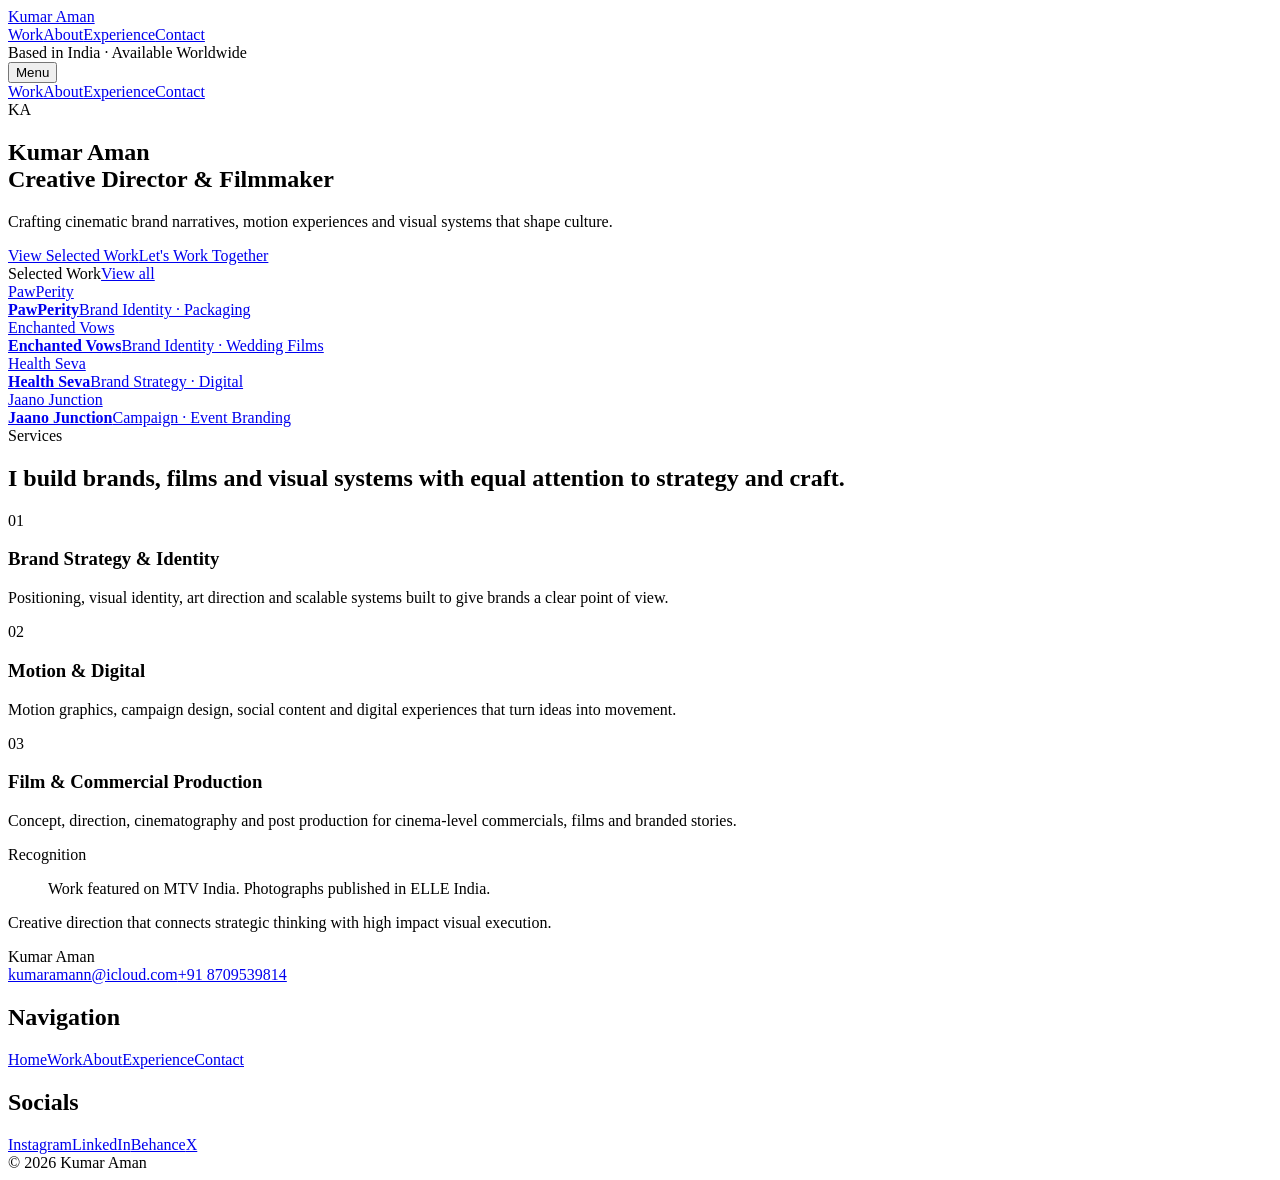
==== index.html @ 86371e8c "Add portfolio homepage" ====
<!doctype html><html lang="en"><head><meta charset="utf-8"><meta name="viewport" content="width=device-width, initial-scale=1"><meta name="description" content="Kumar Aman, Creative Director and Filmmaker. Brand strategy, visual identity, motion design and film production."><title>Kumar Aman | Creative Director & Filmmaker</title><link rel="stylesheet" href="assets/style.css"></head><body><header class="site-header"><div class="container header-inner"><a class="brand" href="index.html">Kumar Aman</a><nav class="desktop-nav" aria-label="Primary"><a class="nav-btn" href="work.html">Work</a><a class="nav-btn" href="about.html">About</a><a class="nav-btn" href="services.html">Experience</a><a class="nav-btn" href="contact.html">Contact</a></nav><div class="availability">Based in India · Available Worldwide</div><button class="menu-btn" aria-expanded="false" aria-controls="mobile-menu">Menu</button></div><div class="mobile-menu" id="mobile-menu"><a href="work.html">Work</a><a href="about.html">About</a><a href="services.html">Experience</a><a href="contact.html">Contact</a></div></header><main><section class="intro section-narrow"><div class="intro-inner"><div class="avatar reveal"><span>KA</span></div><h1 class="display reveal">Kumar Aman<br>Creative Director &amp; Filmmaker</h1><p class="intro-copy reveal">Crafting cinematic brand narratives, motion experiences and visual systems that shape culture.</p><div class="actions reveal"><a class="button" href="work.html">View Selected Work</a><a class="button button-accent" href="contact.html">Let's Work Together</a></div></div></section><section class="work-section container"><div class="section-head"><span class="overline"><i></i>Selected Work</span><a class="overline link" href="work.html">View all</a></div><div class="work-grid"><a class="project-card reveal" href="work/pawperity.html"><div class="art art-paw"><span>PawPerity</span></div><div class="project-info"><strong>PawPerity</strong><span>Brand Identity · Packaging</span></div></a><a class="project-card reveal" href="work/enchanted-vows.html"><div class="art art-vows"><span>Enchanted Vows</span></div><div class="project-info"><strong>Enchanted Vows</strong><span>Brand Identity · Wedding Films</span></div></a><a class="project-card reveal" href="work/health-seva.html"><div class="art art-health"><span>Health Seva</span></div><div class="project-info"><strong>Health Seva</strong><span>Brand Strategy · Digital</span></div></a><a class="project-card reveal" href="work/jaano-junction.html"><div class="art art-jaano"><span>Jaano Junction</span></div><div class="project-info"><strong>Jaano Junction</strong><span>Campaign · Event Branding</span></div></a></div></section><section class="content-section"><div class="container two-col"><div class="section-label"><span class="square"></span><span>Services</span></div><div><h2 class="section-title reveal">I build brands, films and visual systems with equal attention to strategy and craft.</h2><div class="practice-list"><div class="practice reveal"><span class="num">01</span><div><h3>Brand Strategy &amp; Identity</h3><p>Positioning, visual identity, art direction and scalable systems built to give brands a clear point of view.</p></div></div><div class="practice reveal"><span class="num">02</span><div><h3>Motion &amp; Digital</h3><p>Motion graphics, campaign design, social content and digital experiences that turn ideas into movement.</p></div></div><div class="practice reveal"><span class="num">03</span><div><h3>Film &amp; Commercial Production</h3><p>Concept, direction, cinematography and post production for cinema-level commercials, films and branded stories.</p></div></div></div></div></div></section><section class="testimonial"><div class="container testimonial-grid"><div class="section-label"><span class="square"></span><span>Recognition</span></div><div class="testimonial-copy reveal"><blockquote>Work featured on MTV India. Photographs published in ELLE India.</blockquote><p>Creative direction that connects strategic thinking with high impact visual execution.</p></div></div></section></main><footer class="footer"><div class="container footer-grid"><div><div class="footer-name">Kumar Aman</div><div class="footer-contact"><a href="mailto:kumaramann@icloud.com">kumaramann@icloud.com</a><a href="tel:+918709539814">+91 8709539814</a></div></div><div><h2>Navigation</h2><a href="index.html">Home</a><a href="work.html">Work</a><a href="about.html">About</a><a href="services.html">Experience</a><a href="contact.html">Contact</a></div><div><h2>Socials</h2><a href="https://www.instagram.com/" target="_blank" rel="noopener">Instagram</a><a href="https://www.linkedin.com/" target="_blank" rel="noopener">LinkedIn</a><a href="https://www.behance.net/" target="_blank" rel="noopener">Behance</a><a href="https://x.com/" target="_blank" rel="noopener">X</a></div></div><div class="container footer-bottom">© 2026 Kumar Aman</div></footer><script src="assets/app.js"></script></body></html>
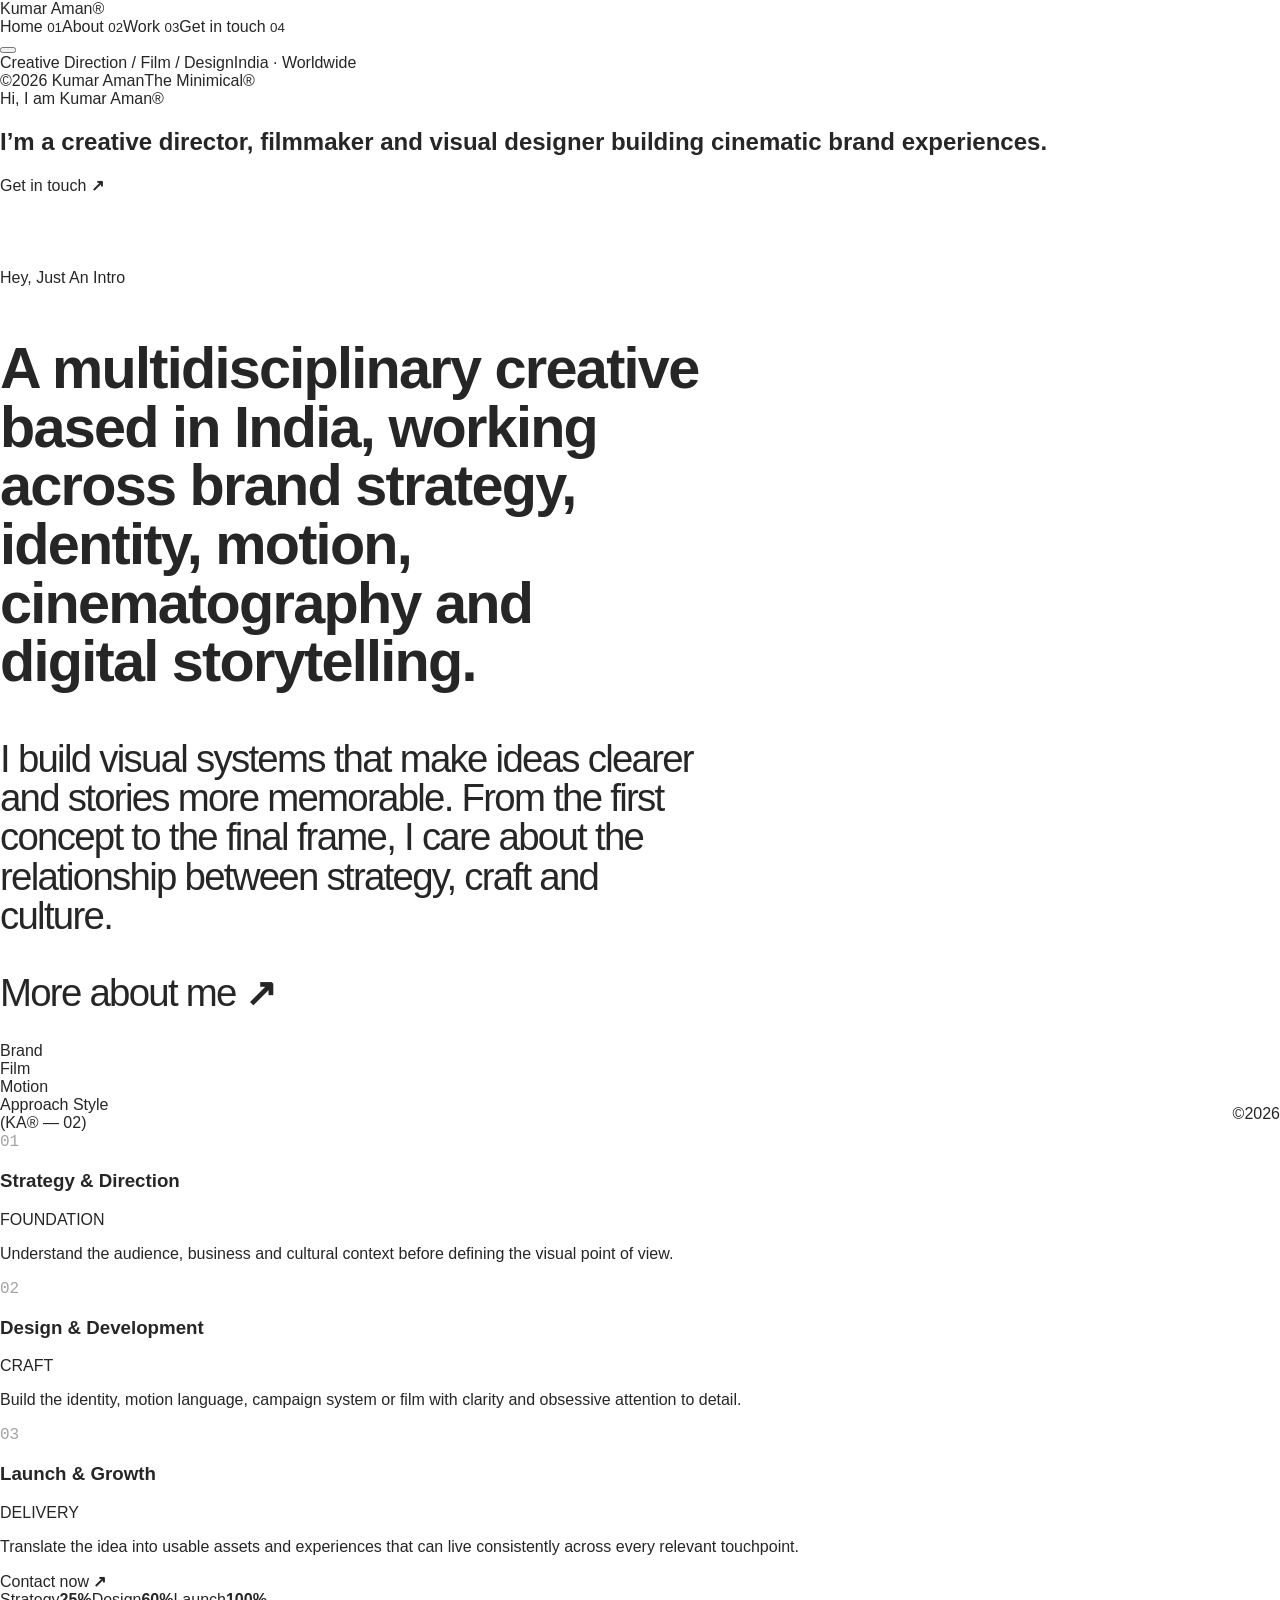
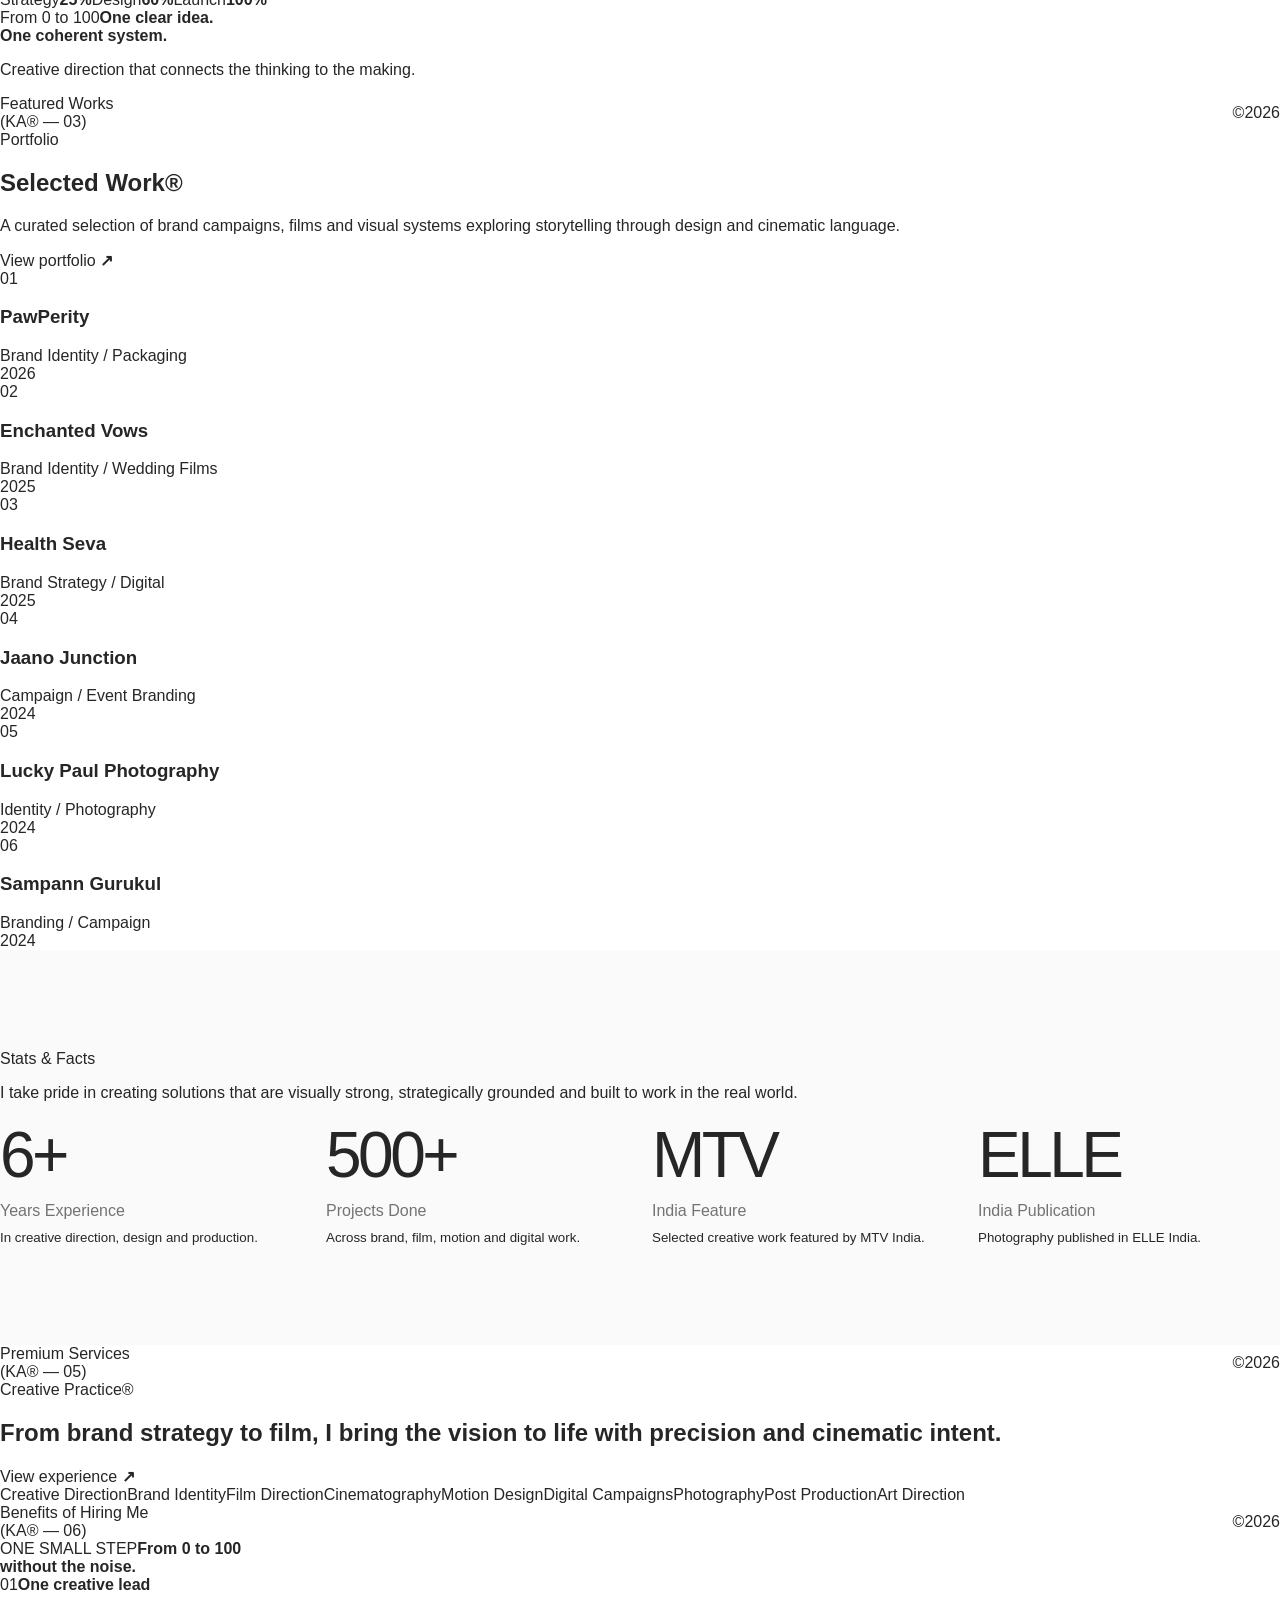
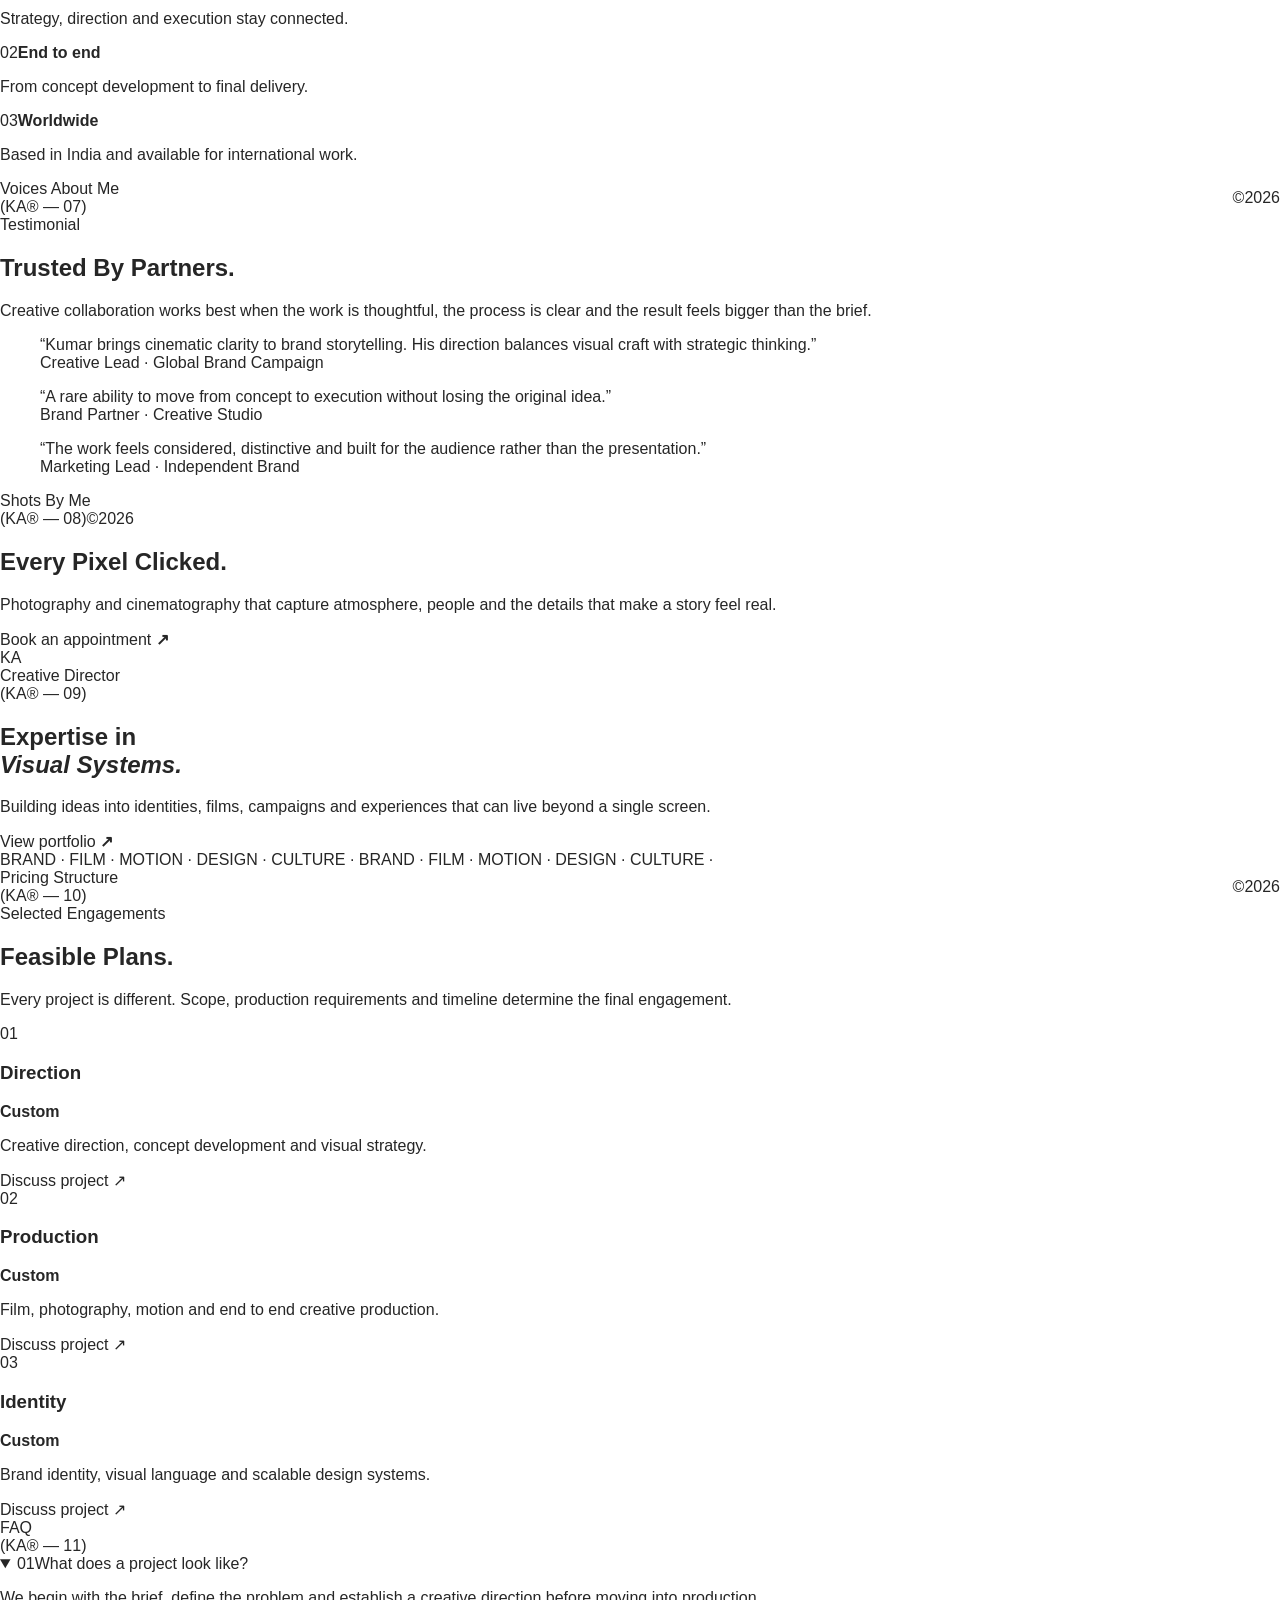
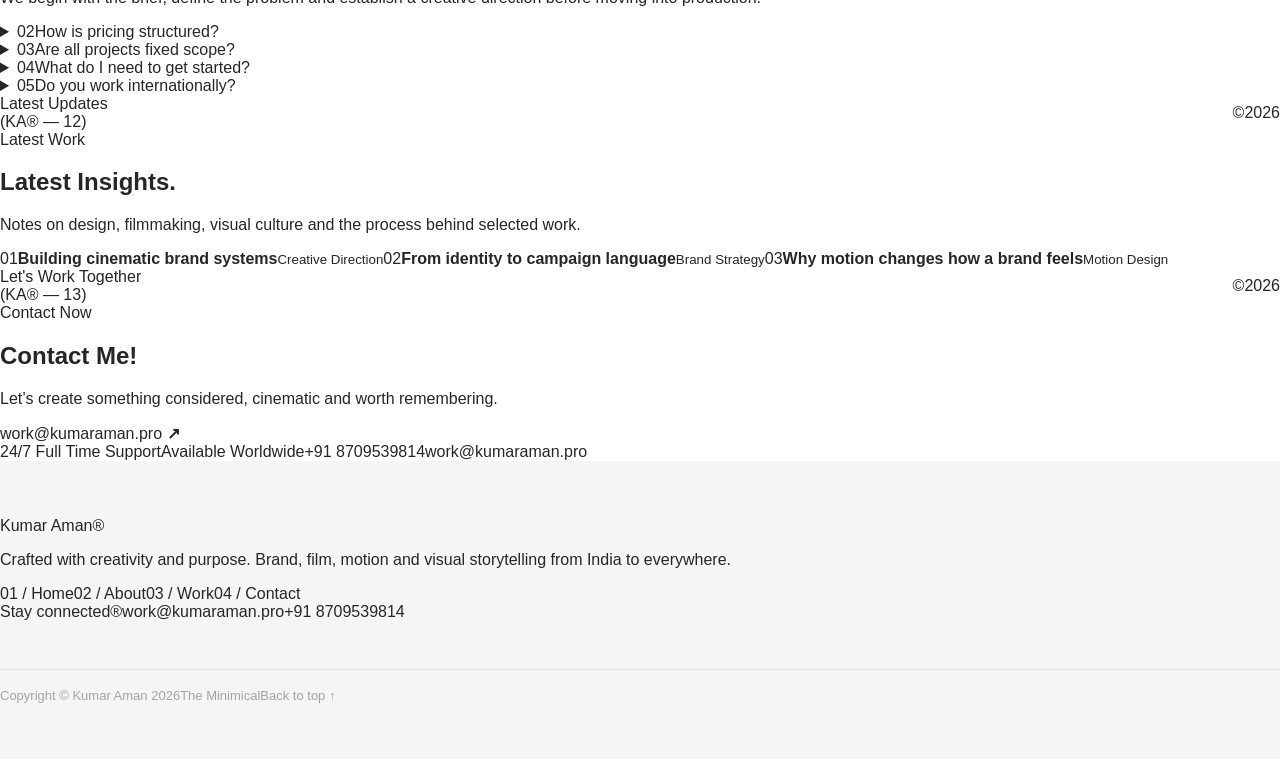
==== commit 9d93cee8: "Rebuild homepage from captured reference system" ====
--- a/index.html
+++ b/index.html
@@ -1 +1,68 @@
-<!doctype html><html lang="en"><head><meta charset="utf-8"><meta name="viewport" content="width=device-width, initial-scale=1"><meta name="description" content="Kumar Aman, Creative Director and Filmmaker. Brand strategy, visual identity, motion design and film production."><title>Kumar Aman | Creative Director & Filmmaker</title><link rel="stylesheet" href="assets/style.css"></head><body><header class="site-header"><div class="container header-inner"><a class="brand" href="index.html">Kumar Aman</a><nav class="desktop-nav" aria-label="Primary"><a class="nav-btn" href="work.html">Work</a><a class="nav-btn" href="about.html">About</a><a class="nav-btn" href="services.html">Experience</a><a class="nav-btn" href="contact.html">Contact</a></nav><div class="availability">Based in India · Available Worldwide</div><button class="menu-btn" aria-expanded="false" aria-controls="mobile-menu">Menu</button></div><div class="mobile-menu" id="mobile-menu"><a href="work.html">Work</a><a href="about.html">About</a><a href="services.html">Experience</a><a href="contact.html">Contact</a></div></header><main><section class="intro section-narrow"><div class="intro-inner"><div class="avatar reveal"><span>KA</span></div><h1 class="display reveal">Kumar Aman<br>Creative Director &amp; Filmmaker</h1><p class="intro-copy reveal">Crafting cinematic brand narratives, motion experiences and visual systems that shape culture.</p><div class="actions reveal"><a class="button" href="work.html">View Selected Work</a><a class="button button-accent" href="contact.html">Let's Work Together</a></div></div></section><section class="work-section container"><div class="section-head"><span class="overline"><i></i>Selected Work</span><a class="overline link" href="work.html">View all</a></div><div class="work-grid"><a class="project-card reveal" href="work/pawperity.html"><div class="art art-paw"><span>PawPerity</span></div><div class="project-info"><strong>PawPerity</strong><span>Brand Identity · Packaging</span></div></a><a class="project-card reveal" href="work/enchanted-vows.html"><div class="art art-vows"><span>Enchanted Vows</span></div><div class="project-info"><strong>Enchanted Vows</strong><span>Brand Identity · Wedding Films</span></div></a><a class="project-card reveal" href="work/health-seva.html"><div class="art art-health"><span>Health Seva</span></div><div class="project-info"><strong>Health Seva</strong><span>Brand Strategy · Digital</span></div></a><a class="project-card reveal" href="work/jaano-junction.html"><div class="art art-jaano"><span>Jaano Junction</span></div><div class="project-info"><strong>Jaano Junction</strong><span>Campaign · Event Branding</span></div></a></div></section><section class="content-section"><div class="container two-col"><div class="section-label"><span class="square"></span><span>Services</span></div><div><h2 class="section-title reveal">I build brands, films and visual systems with equal attention to strategy and craft.</h2><div class="practice-list"><div class="practice reveal"><span class="num">01</span><div><h3>Brand Strategy &amp; Identity</h3><p>Positioning, visual identity, art direction and scalable systems built to give brands a clear point of view.</p></div></div><div class="practice reveal"><span class="num">02</span><div><h3>Motion &amp; Digital</h3><p>Motion graphics, campaign design, social content and digital experiences that turn ideas into movement.</p></div></div><div class="practice reveal"><span class="num">03</span><div><h3>Film &amp; Commercial Production</h3><p>Concept, direction, cinematography and post production for cinema-level commercials, films and branded stories.</p></div></div></div></div></div></section><section class="testimonial"><div class="container testimonial-grid"><div class="section-label"><span class="square"></span><span>Recognition</span></div><div class="testimonial-copy reveal"><blockquote>Work featured on MTV India. Photographs published in ELLE India.</blockquote><p>Creative direction that connects strategic thinking with high impact visual execution.</p></div></div></section></main><footer class="footer"><div class="container footer-grid"><div><div class="footer-name">Kumar Aman</div><div class="footer-contact"><a href="mailto:kumaramann@icloud.com">kumaramann@icloud.com</a><a href="tel:+918709539814">+91 8709539814</a></div></div><div><h2>Navigation</h2><a href="index.html">Home</a><a href="work.html">Work</a><a href="about.html">About</a><a href="services.html">Experience</a><a href="contact.html">Contact</a></div><div><h2>Socials</h2><a href="https://www.instagram.com/" target="_blank" rel="noopener">Instagram</a><a href="https://www.linkedin.com/" target="_blank" rel="noopener">LinkedIn</a><a href="https://www.behance.net/" target="_blank" rel="noopener">Behance</a><a href="https://x.com/" target="_blank" rel="noopener">X</a></div></div><div class="container footer-bottom">© 2026 Kumar Aman</div></footer><script src="assets/app.js"></script></body></html>+<!doctype html>
+<html lang="en">
+<head>
+<meta charset="utf-8"><meta name="viewport" content="width=device-width,initial-scale=1">
+<meta name="description" content="Kumar Aman is a Creative Director and Filmmaker building cinematic brand narratives, visual identities, motion experiences and films.">
+<title>Kumar Aman | Creative Director & Filmmaker</title>
+<link rel="stylesheet" href="assets/style.css">
+</head>
+<body>
+<header class="nav-shell">
+  <div class="nav-inner">
+    <a class="wordmark" href="index.html">Kumar Aman<span>®</span></a>
+    <nav class="desktop-menu" aria-label="Primary navigation">
+      <a href="#home">Home <small>01</small></a><a href="#about">About <small>02</small></a><a href="#work">Work <small>03</small></a><a href="#contact">Get in touch <small>04</small></a>
+    </nav>
+    <button class="menu-toggle" aria-expanded="false" aria-controls="mobile-menu"><span></span><span></span></button>
+  </div>
+  <div id="mobile-menu" class="mobile-menu"><a href="#home">01 / Home</a><a href="#about">02 / About</a><a href="#work">03 / Work</a><a href="#contact">04 / Contact</a></div>
+</header>
+<main>
+<section id="home" class="hero">
+  <div class="hero-noise"></div><div class="hero-accent"></div>
+  <div class="hero-top"><span>Creative Direction / Film / Design</span><span>India · Worldwide</span></div>
+  <div class="hero-bottom">
+    <div class="hero-meta"><span>©2026 Kumar Aman</span><span>The Minimical®</span></div>
+    <div class="hero-title"><span>Hi, I am Kumar Aman®</span><h1>I’m a creative director, filmmaker and visual designer building cinematic brand experiences.</h1><a class="pill light" href="#contact">Get in touch <b>↗</b></a></div>
+  </div>
+</section>
+<section id="about" class="intro section-white">
+  <div class="section-frame"><div class="eyebrow">Hey, Just An Intro</div><div class="intro-copy"><h2>A multidisciplinary creative based in India, working across brand strategy, identity, motion, cinematography and digital storytelling.</h2><p>I build visual systems that make ideas clearer and stories more memorable. From the first concept to the final frame, I care about the relationship between strategy, craft and culture.</p><a class="pill dark" href="about.html">More about me <b>↗</b></a></div></div>
+</section>
+<section class="image-band image-band-a"><div class="image-card card-one"><span>Brand</span></div><div class="image-card card-two"><span>Film</span></div><div class="image-card card-three"><span>Motion</span></div></section>
+<section class="approach section-white">
+ <div class="section-head"><div><div class="eyebrow">Approach Style</div><span class="section-index">(KA® — 02)</span></div><span class="year">©2026</span></div>
+ <div class="approach-grid">
+  <article><span class="num">01</span><h3>Strategy &amp; Direction</h3><span class="tag">FOUNDATION</span><p>Understand the audience, business and cultural context before defining the visual point of view.</p></article>
+  <article><span class="num">02</span><h3>Design &amp; Development</h3><span class="tag">CRAFT</span><p>Build the identity, motion language, campaign system or film with clarity and obsessive attention to detail.</p></article>
+  <article><span class="num">03</span><h3>Launch &amp; Growth</h3><span class="tag">DELIVERY</span><p>Translate the idea into usable assets and experiences that can live consistently across every relevant touchpoint.</p></article>
+ </div>
+ <div class="approach-foot"><a class="pill dark" href="contact.html">Contact now <b>↗</b></a><div class="progress"><span>Strategy</span><b>25%</b><span>Design</span><b>60%</b><span>Launch</span><b>100%</b></div></div>
+</section>
+<section class="orange-panel"><div class="orange-shape"></div><div class="orange-copy"><span>From 0 to 100</span><strong>One clear idea.<br>One coherent system.</strong><p>Creative direction that connects the thinking to the making.</p></div></section>
+<section id="work" class="featured section-white">
+ <div class="section-head"><div><div class="eyebrow">Featured Works</div><span class="section-index">(KA® — 03)</span></div><span class="year">©2026</span></div>
+ <div class="featured-intro"><div><span class="kicker">Portfolio</span><h2>Selected Work®</h2></div><div><p>A curated selection of brand campaigns, films and visual systems exploring storytelling through design and cinematic language.</p><a class="pill dark" href="work.html">View portfolio <b>↗</b></a></div></div>
+ <div class="work-list">
+  <a href="work/pawperity.html" class="work-row"><div class="work-thumb thumb-paw"><span>01</span></div><div class="work-name"><h3>PawPerity</h3><span>Brand Identity / Packaging</span></div><span class="work-year">2026</span></a>
+  <a href="work/enchanted-vows.html" class="work-row"><div class="work-thumb thumb-vows"><span>02</span></div><div class="work-name"><h3>Enchanted Vows</h3><span>Brand Identity / Wedding Films</span></div><span class="work-year">2025</span></a>
+  <a href="work/health-seva.html" class="work-row"><div class="work-thumb thumb-health"><span>03</span></div><div class="work-name"><h3>Health Seva</h3><span>Brand Strategy / Digital</span></div><span class="work-year">2025</span></a>
+  <a href="work/jaano-junction.html" class="work-row"><div class="work-thumb thumb-jaano"><span>04</span></div><div class="work-name"><h3>Jaano Junction</h3><span>Campaign / Event Branding</span></div><span class="work-year">2024</span></a>
+  <a href="work/lucky-paul.html" class="work-row"><div class="work-thumb thumb-lucky"><span>05</span></div><div class="work-name"><h3>Lucky Paul Photography</h3><span>Identity / Photography</span></div><span class="work-year">2024</span></a>
+  <a href="work/sampann-gurukul.html" class="work-row"><div class="work-thumb thumb-sampann"><span>06</span></div><div class="work-name"><h3>Sampann Gurukul</h3><span>Branding / Campaign</span></div><span class="work-year">2024</span></a>
+ </div>
+</section>
+<section class="stats section-white"><div class="stats-copy"><div class="eyebrow">Stats &amp; Facts</div><p>I take pride in creating solutions that are visually strong, strategically grounded and built to work in the real world.</p></div><div class="stats-grid"><div><strong>6+</strong><span>Years Experience</span><small>In creative direction, design and production.</small></div><div><strong>500+</strong><span>Projects Done</span><small>Across brand, film, motion and digital work.</small></div><div><strong>MTV</strong><span>India Feature</span><small>Selected creative work featured by MTV India.</small></div><div><strong>ELLE</strong><span>India Publication</span><small>Photography published in ELLE India.</small></div></div></section>
+<section class="services section-white"><div class="section-head"><div><div class="eyebrow">Premium Services</div><span class="section-index">(KA® — 05)</span></div><span class="year">©2026</span></div><div class="services-main"><div><span class="kicker">Creative Practice®</span><h2>From brand strategy to film, I bring the vision to life with precision and cinematic intent.</h2><a class="pill dark" href="services.html">View experience <b>↗</b></a></div><div class="service-grid"><span>Creative Direction</span><span>Brand Identity</span><span>Film Direction</span><span>Cinematography</span><span>Motion Design</span><span>Digital Campaigns</span><span>Photography</span><span>Post Production</span><span>Art Direction</span></div></div></section>
+<section class="benefits section-dark"><div class="section-head"><div><div class="eyebrow">Benefits of Hiring Me</div><span class="section-index">(KA® — 06)</span></div><span class="year">©2026</span></div><div class="benefit-layout"><div class="benefit-big"><span>ONE SMALL STEP</span><strong>From 0 to 100<br>without the noise.</strong></div><div class="benefit-list"><div><span>01</span><strong>One creative lead</strong><p>Strategy, direction and execution stay connected.</p></div><div><span>02</span><strong>End to end</strong><p>From concept development to final delivery.</p></div><div><span>03</span><strong>Worldwide</strong><p>Based in India and available for international work.</p></div></div></div></section>
+<section class="testimonials section-white"><div class="section-head"><div><div class="eyebrow">Voices About Me</div><span class="section-index">(KA® — 07)</span></div><span class="year">©2026</span></div><div class="testimonial-intro"><div><span class="kicker">Testimonial</span><h2>Trusted By Partners.</h2></div><p>Creative collaboration works best when the work is thoughtful, the process is clear and the result feels bigger than the brief.</p></div><div class="quotes"><blockquote>“Kumar brings cinematic clarity to brand storytelling. His direction balances visual craft with strategic thinking.”<footer>Creative Lead · Global Brand Campaign</footer></blockquote><blockquote>“A rare ability to move from concept to execution without losing the original idea.”<footer>Brand Partner · Creative Studio</footer></blockquote><blockquote>“The work feels considered, distinctive and built for the audience rather than the presentation.”<footer>Marketing Lead · Independent Brand</footer></blockquote></div></section>
+<section class="photo-section section-white"><div class="photo-copy"><div class="eyebrow">Shots By Me</div><span class="section-index">(KA® — 08)</span><span class="year">©2026</span><h2>Every Pixel Clicked.</h2><p>Photography and cinematography that capture atmosphere, people and the details that make a story feel real.</p><a class="pill dark" href="contact.html">Book an appointment <b>↗</b></a></div><div class="photo-visual"><div class="lens"><span>KA</span></div></div></section>
+<section class="expertise section-white"><div class="expertise-copy"><div class="eyebrow">Creative Director</div><span class="section-index">(KA® — 09)</span><h2>Expertise in<br><em>Visual Systems.</em></h2><p>Building ideas into identities, films, campaigns and experiences that can live beyond a single screen.</p><a class="pill dark" href="work.html">View portfolio <b>↗</b></a></div><div class="expertise-marquee"><div>BRAND · FILM · MOTION · DESIGN · CULTURE · BRAND · FILM · MOTION · DESIGN · CULTURE ·</div></div></section>
+<section class="pricing section-white"><div class="section-head"><div><div class="eyebrow">Pricing Structure</div><span class="section-index">(KA® — 10)</span></div><span class="year">©2026</span></div><div class="pricing-intro"><div><span class="kicker">Selected Engagements</span><h2>Feasible Plans.</h2></div><p>Every project is different. Scope, production requirements and timeline determine the final engagement.</p></div><div class="price-grid"><article><span>01</span><h3>Direction</h3><strong>Custom</strong><p>Creative direction, concept development and visual strategy.</p><a href="contact.html">Discuss project ↗</a></article><article class="featured-price"><span>02</span><h3>Production</h3><strong>Custom</strong><p>Film, photography, motion and end to end creative production.</p><a href="contact.html">Discuss project ↗</a></article><article><span>03</span><h3>Identity</h3><strong>Custom</strong><p>Brand identity, visual language and scalable design systems.</p><a href="contact.html">Discuss project ↗</a></article></div></section>
+<section class="faq section-white"><div class="section-head"><div><div class="eyebrow">FAQ</div><span class="section-index">(KA® — 11)</span></div></div><div class="faq-list"><details open><summary><span>01</span>What does a project look like?</summary><p>We begin with the brief, define the problem and establish a creative direction before moving into production.</p></details><details><summary><span>02</span>How is pricing structured?</summary><p>Pricing is based on scope, deliverables, production requirements and timeline.</p></details><details><summary><span>03</span>Are all projects fixed scope?</summary><p>No. Engagements can be structured around a defined project, campaign or ongoing creative direction.</p></details><details><summary><span>04</span>What do I need to get started?</summary><p>A clear idea of what you are trying to achieve is enough. We can shape the rest together.</p></details><details><summary><span>05</span>Do you work internationally?</summary><p>Yes. Kumar Aman is based in India and available worldwide.</p></details></div></section>
+<section class="updates section-white"><div class="section-head"><div><div class="eyebrow">Latest Updates</div><span class="section-index">(KA® — 12)</span></div><span class="year">©2026</span></div><div class="updates-intro"><div><span class="kicker">Latest Work</span><h2>Latest Insights.</h2></div><p>Notes on design, filmmaking, visual culture and the process behind selected work.</p></div><div class="update-list"><a href="work.html"><span>01</span><strong>Building cinematic brand systems</strong><small>Creative Direction</small></a><a href="work.html"><span>02</span><strong>From identity to campaign language</strong><small>Brand Strategy</small></a><a href="work.html"><span>03</span><strong>Why motion changes how a brand feels</strong><small>Motion Design</small></a></div></section>
+<section id="contact" class="contact-cta section-orange"><div class="section-head"><div><div class="eyebrow">Let's Work Together</div><span class="section-index">(KA® — 13)</span></div><span class="year">©2026</span></div><div class="contact-main"><div><span class="kicker">Contact Now</span><h2>Contact Me!</h2><p>Let’s create something considered, cinematic and worth remembering.</p><a class="pill light" href="mailto:work@kumaraman.pro">work@kumaraman.pro <b>↗</b></a></div><div class="contact-details"><span>24/7 Full Time Support</span><span>Available Worldwide</span><a href="tel:+918709539814">+91 8709539814</a><a href="mailto:work@kumaraman.pro">work@kumaraman.pro</a></div></div></section>
+</main>
+<footer class="footer"><div class="footer-top"><div><a class="wordmark dark-wordmark" href="index.html">Kumar Aman<span>®</span></a><p>Crafted with creativity and purpose. Brand, film, motion and visual storytelling from India to everywhere.</p></div><div class="footer-links"><a href="#home">01 / Home</a><a href="#about">02 / About</a><a href="#work">03 / Work</a><a href="#contact">04 / Contact</a></div><div><span>Stay connected®</span><a href="mailto:work@kumaraman.pro">work@kumaraman.pro</a><a href="tel:+918709539814">+91 8709539814</a></div></div><div class="footer-bottom"><span>Copyright © Kumar Aman 2026</span><span>The Minimical</span><a href="#home">Back to top ↑</a></div></footer>
+<script src="assets/app.js"></script>
+</body></html>
--- a/assets/style.css
+++ b/assets/style.css
@@ -0,0 +1 @@
+*{box-sizing:border-box}html{scroll-behavior:smooth}body{margin:0;background:#fff;color:#262626;font-family:Inter,Arial,Helvetica,sans-serif;-webkit-font-smoothing:antialiased}a{color:inherit;text-decoration:none}button,input,select,textarea{font:inherit}.container{width:min(1200px,calc(100vw - 48px));margin:0 auto}.site-header{position:relative;z-index:20;background:rgba(255,255,255,.94);backdrop-filter:blur(20px)}.header-inner{height:92px;display:grid;grid-template-columns:1fr auto 1fr;align-items:center;gap:24px}.brand{font-size:18px;letter-spacing:-.03em;font-weight:500}.desktop-nav{display:flex;gap:8px;justify-content:center}.nav-btn{background:#f5f5f5;border-radius:4px;padding:10px 16px;font-size:16px;line-height:1;font-weight:500;transition:background .2s,transform .2s}.nav-btn:hover,.nav-btn.active{background:#e9e9e9;transform:translateY(-1px)}.availability{text-align:right;font-size:16px;letter-spacing:-.03em;color:#525252}.menu-btn,.mobile-menu{display:none}.intro{padding-top:74px}.intro-inner{max-width:900px;margin:auto;text-align:center;display:flex;flex-direction:column;align-items:center}.avatar{width:64px;height:64px;border-radius:50%;overflow:hidden;background:#eee;display:grid;place-items:center;color:#666;font-weight:600;margin-bottom:24px}.display{font-size:clamp(42px,5.7vw,72px);line-height:.98;letter-spacing:-.055em;font-weight:500;margin:0}.intro-copy{max-width:700px;font-size:clamp(24px,3vw,42px);line-height:1.02;letter-spacing:-.045em;margin:52px 0 30px}.actions{display:flex;gap:8px}.button{display:inline-flex;align-items:center;justify-content:center;background:#f5f5f5;border:0;border-radius:4px;padding:15px 20px;font-size:16px;line-height:1;cursor:pointer}.button-accent{background:#595fd7;color:#fff}.section-head{display:flex;justify-content:space-between;align-items:center}.work-section{padding-top:150px}.overline,.section-label{font-family:ui-monospace,SFMono-Regular,Menlo,monospace;text-transform:uppercase;letter-spacing:-.03em;font-size:13px;color:#737373;display:flex;align-items:center;gap:8px}.overline i,.square{display:inline-block;width:6px;height:6px;background:#595fd7;border-radius:2px}.work-grid{display:grid;grid-template-columns:repeat(2,minmax(0,1fr));gap:24px;margin-top:24px}.project-card{display:block}.art{aspect-ratio:1.498/1;border-radius:8px;overflow:hidden;display:flex;align-items:flex-end;padding:24px;position:relative;transition:transform .35s ease}.art:after{content:"";position:absolute;inset:0;background:linear-gradient(180deg,transparent 45%,rgba(0,0,0,.28));opacity:.8}.art span{position:relative;z-index:1;font-size:clamp(24px,3vw,44px);font-weight:500;letter-spacing:-.05em;color:#fff}.project-card:hover .art{transform:scale(.99)}.project-info{display:flex;justify-content:space-between;gap:16px;padding:12px 0 0;font-size:16px}.project-info span{color:#a3a3a3}.content-section{padding:150px 0}.content-section.muted{background:#f5f5f5}.two-col{display:grid;grid-template-columns:1fr 2fr;gap:24px}.section-title{font-size:clamp(36px,4vw,64px);line-height:1;letter-spacing:-.055em;font-weight:500;margin:0 0 72px}.practice-list,.process-list{display:flex;flex-direction:column}.practice,.process{display:grid;grid-template-columns:70px 1fr;gap:24px;padding:24px 0;border-top:1px solid #e5e5e5}.practice:last-child,.process:last-child{border-bottom:1px solid #e5e5e5}.num,.process>span{font-family:ui-monospace,monospace;color:#a3a3a3}.practice h3,.process h3{margin:0 0 10px;font-size:24px;letter-spacing:-.035em;font-weight:500}.practice p,.process p,.rich p{margin:0;color:#737373;font-size:18px;line-height:1.35;max-width:700px}.testimonial{padding:110px 0;background:#fafafa}.testimonial-grid{display:grid;grid-template-columns:1fr 2fr;gap:24px}.testimonial-copy blockquote{margin:0;font-size:clamp(34px,4vw,58px);line-height:1;letter-spacing:-.05em;font-weight:500}.testimonial-copy p{margin-top:28px;color:#737373;font-size:18px}.footer{background:#f5f5f5;padding:56px 0}.footer-grid{display:grid;grid-template-columns:repeat(3,1fr);gap:24px}.footer-grid h2{font-size:13px;text-transform:uppercase;color:#a3a3a3;font-family:ui-monospace,monospace;font-weight:500;margin:0 0 16px}.footer-grid>div>a{display:block;font-size:16px;margin:8px 0}.footer-name{font-size:18px;margin-bottom:20px}.footer-contact{display:flex;flex-direction:column;gap:8px;color:#737373}.footer-bottom{border-top:1px solid #e5e5e5;margin-top:48px;padding-top:18px;color:#a3a3a3;font-size:13px}.page-intro{padding-top:100px;padding-bottom:100px}.page-title{max-width:1000px;margin:28px 0 0;font-size:clamp(52px,7vw,92px);line-height:.96;letter-spacing:-.065em;font-weight:500}.rich{display:flex;flex-direction:column;gap:24px}.rich p{font-size:22px;line-height:1.3;color:#525252}.rich h2{font-size:clamp(36px,4.2vw,64px);line-height:1;letter-spacing:-.05em;font-weight:500;margin:0}.stats{padding:100px 0;background:#fafafa}.stats-grid{display:grid;grid-template-columns:repeat(4,1fr);gap:24px}.stats-grid div{display:flex;flex-direction:column;gap:10px}.stats-grid strong{font-size:clamp(44px,5vw,72px);letter-spacing:-.055em;font-weight:500}.stats-grid span{color:#737373;font-size:16px}.impact-grid,.recognition{display:grid;grid-template-columns:repeat(3,1fr);gap:24px}.impact,.recognition>div{padding:24px;background:rgba(255,255,255,.5);border-radius:8px;display:flex;flex-direction:column;gap:12px}.impact strong,.recognition strong{font-size:34px;letter-spacing:-.04em;font-weight:500}.impact span,.recognition span{color:#737373}.contact-section{padding:0 0 150px}.contact-grid{display:grid;grid-template-columns:1fr 1fr;gap:24px}.contact-copy{padding:24px 0;display:flex;flex-direction:column;gap:20px}.contact-copy p{font-size:28px;line-height:1.08;letter-spacing:-.04em;max-width:520px}.email-link,.phone-link{font-size:20px}.contact-form{background:#f5f5f5;border-radius:8px;padding:32px;display:flex;flex-direction:column;gap:20px}.contact-form label{display:flex;flex-direction:column;gap:8px;font-size:13px;color:#737373;text-transform:uppercase;font-family:ui-monospace,monospace}.contact-form input,.contact-form select,.contact-form textarea{border:0;border-bottom:1px solid #d4d4d4;background:transparent;padding:12px 0;outline:none;color:#262626;font-family:Inter,Arial,sans-serif;font-size:17px}.contact-form textarea{resize:vertical}.project-hero{padding-top:60px}.project-art-large{aspect-ratio:1.5;border-radius:8px;display:flex;align-items:flex-end;padding:48px;overflow:hidden}.project-art-large span{font-size:clamp(42px,7vw,96px);color:#fff;letter-spacing:-.06em;position:relative;z-index:1}.project-heading{display:grid;grid-template-columns:2fr 1fr;gap:24px;padding:64px 0 100px}.project-heading h1{font-size:clamp(52px,7vw,100px);line-height:.95;letter-spacing:-.065em;font-weight:500;margin:20px 0 0}.project-heading p{font-size:22px;line-height:1.25;color:#737373;align-self:end}.case-grid{display:grid;grid-template-columns:2fr 1fr;gap:24px;padding-bottom:150px}.case-panel{aspect-ratio:1.3;border-radius:8px;display:flex;align-items:flex-end;padding:24px;color:#fff;font-size:28px;letter-spacing:-.04em}.case-panel.dark{background:#262626}.case-panel.light{background:#f5f5f5;color:#262626}.case-grid .case-panel:last-child{grid-column:1/-1}.art-paw,.project-art-large.art-paw{background:linear-gradient(135deg,#e9ff52 0%,#76b900 100%)}.art-vows,.project-art-large.art-vows{background:linear-gradient(135deg,#f0dfd2,#6b4b43)}.art-health,.project-art-large.art-health{background:linear-gradient(135deg,#cceeff,#1267a8)}.art-jaano,.project-art-large.art-jaano{background:linear-gradient(135deg,#f5b51b,#e6512e)}.art-lucky,.project-art-large.art-lucky{background:linear-gradient(135deg,#222,#777)}.art-sampann,.project-art-large.art-sampann{background:linear-gradient(135deg,#d7f2dd,#23834a)}.work-page{padding-bottom:150px}.view-switch{display:flex;gap:8px;margin-bottom:24px}.view-btn{border:0;background:#f5f5f5;border-radius:4px;padding:10px 14px;cursor:pointer}.view-btn.active{background:#595fd7;color:#fff}.work-grid.list-view{grid-template-columns:1fr}.work-grid.list-view .project-card{display:grid;grid-template-columns:240px 1fr;gap:20px;align-items:center;border-top:1px solid #e5e5e5;padding:16px 0}.work-grid.list-view .art{aspect-ratio:1.5}.work-grid.list-view .project-info{padding:0;display:flex;flex-direction:column}.not-found{min-height:100vh;display:flex;flex-direction:column;align-items:center;justify-content:center;gap:24px}.not-found h1{font-size:clamp(64px,9vw,130px);letter-spacing:-.07em;font-weight:500;margin:0}.reveal{opacity:0;transform:translateY(40px);transition:opacity .8s cubic-bezier(.22,1,.36,1),transform .8s cubic-bezier(.22,1,.36,1)}.reveal.is-visible{opacity:1;transform:none}@media(max-width:1199px){.availability{font-size:14px}.display{font-size:clamp(44px,7vw,64px)}}@media(max-width:809px){.container{width:min(100% - 32px,1440px)}.header-inner{height:72px;grid-template-columns:1fr auto}.desktop-nav,.availability{display:none}.menu-btn{display:block;border:0;background:#f5f5f5;border-radius:4px;padding:10px 14px}.mobile-menu{display:none;flex-direction:column;padding:0 16px 16px;gap:2px}.mobile-menu.open{display:flex}.mobile-menu a{background:#f5f5f5;padding:14px;border-radius:4px}.intro{padding-top:50px}.avatar{width:56px;height:56px}.display{font-size:42px}.intro-copy{font-size:28px;margin-top:42px}.actions{flex-direction:column;width:100%}.button{width:100%}.work-section{padding-top:100px}.work-grid{grid-template-columns:1fr;gap:16px}.art{aspect-ratio:1}.project-info{font-size:15px}.content-section{padding:90px 0}.two-col,.testimonial-grid,.contact-grid,.project-heading{grid-template-columns:1fr;gap:40px}.section-title{font-size:42px;margin-bottom:48px}.practice,.process{grid-template-columns:40px 1fr;gap:16px}.practice h3,.process h3{font-size:22px}.practice p,.process p,.rich p{font-size:17px}.testimonial{padding:80px 0}.testimonial-copy blockquote{font-size:40px}.footer{padding:40px 0}.footer-grid{grid-template-columns:1fr;gap:36px}.footer-bottom{margin-top:36px}.page-intro{padding-top:70px;padding-bottom:70px}.page-title{font-size:56px}.stats-grid{grid-template-columns:1fr 1fr}.impact-grid,.recognition{grid-template-columns:1fr}.contact-section{padding-bottom:90px}.contact-form{padding:24px}.project-art-large{aspect-ratio:1;padding:24px}.project-heading{padding:40px 0 80px}.project-heading h1{font-size:58px}.case-grid{grid-template-columns:1fr;gap:16px;padding-bottom:90px}.case-grid .case-panel:last-child{grid-column:auto}.work-page{padding-bottom:90px}.work-grid.list-view .project-card{grid-template-columns:1fr}.work-grid.list-view .art{aspect-ratio:1}.work-grid.list-view .project-info{padding:0 0 8px}.overline{font-size:12px}}
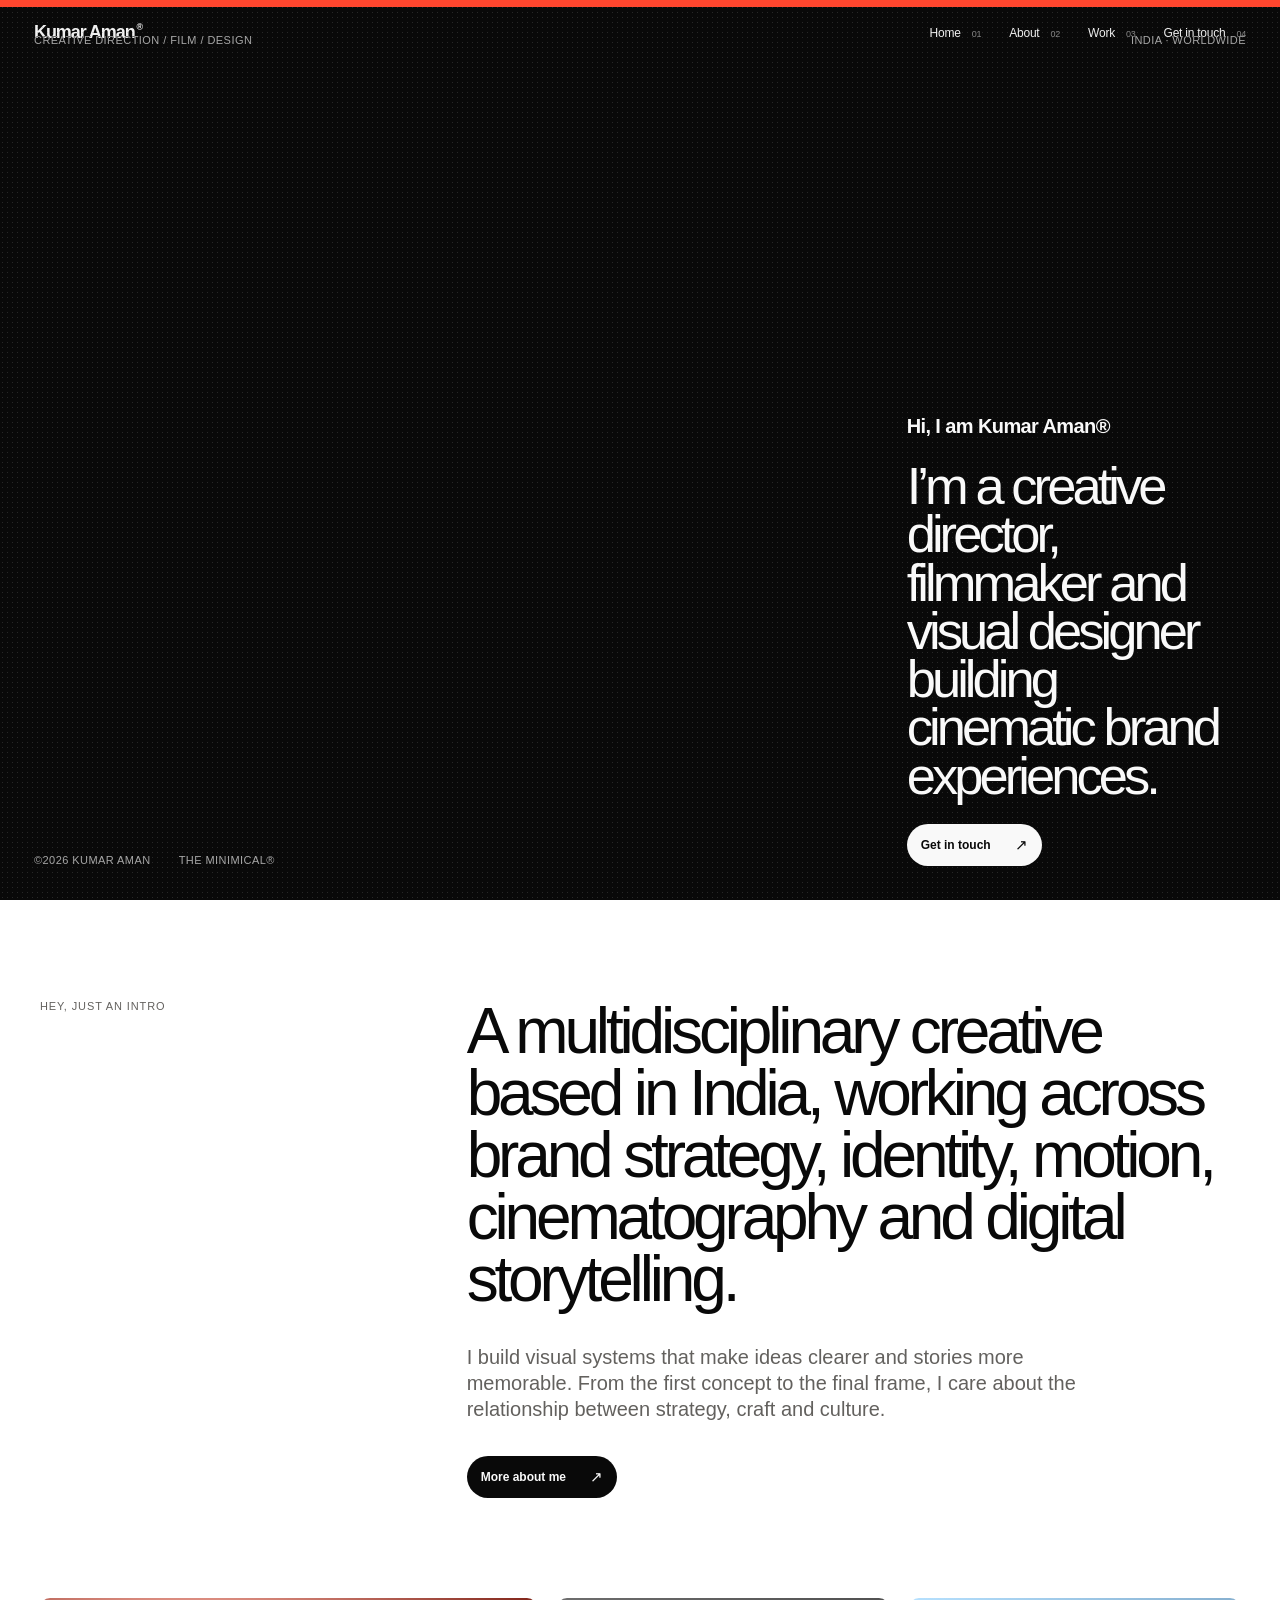
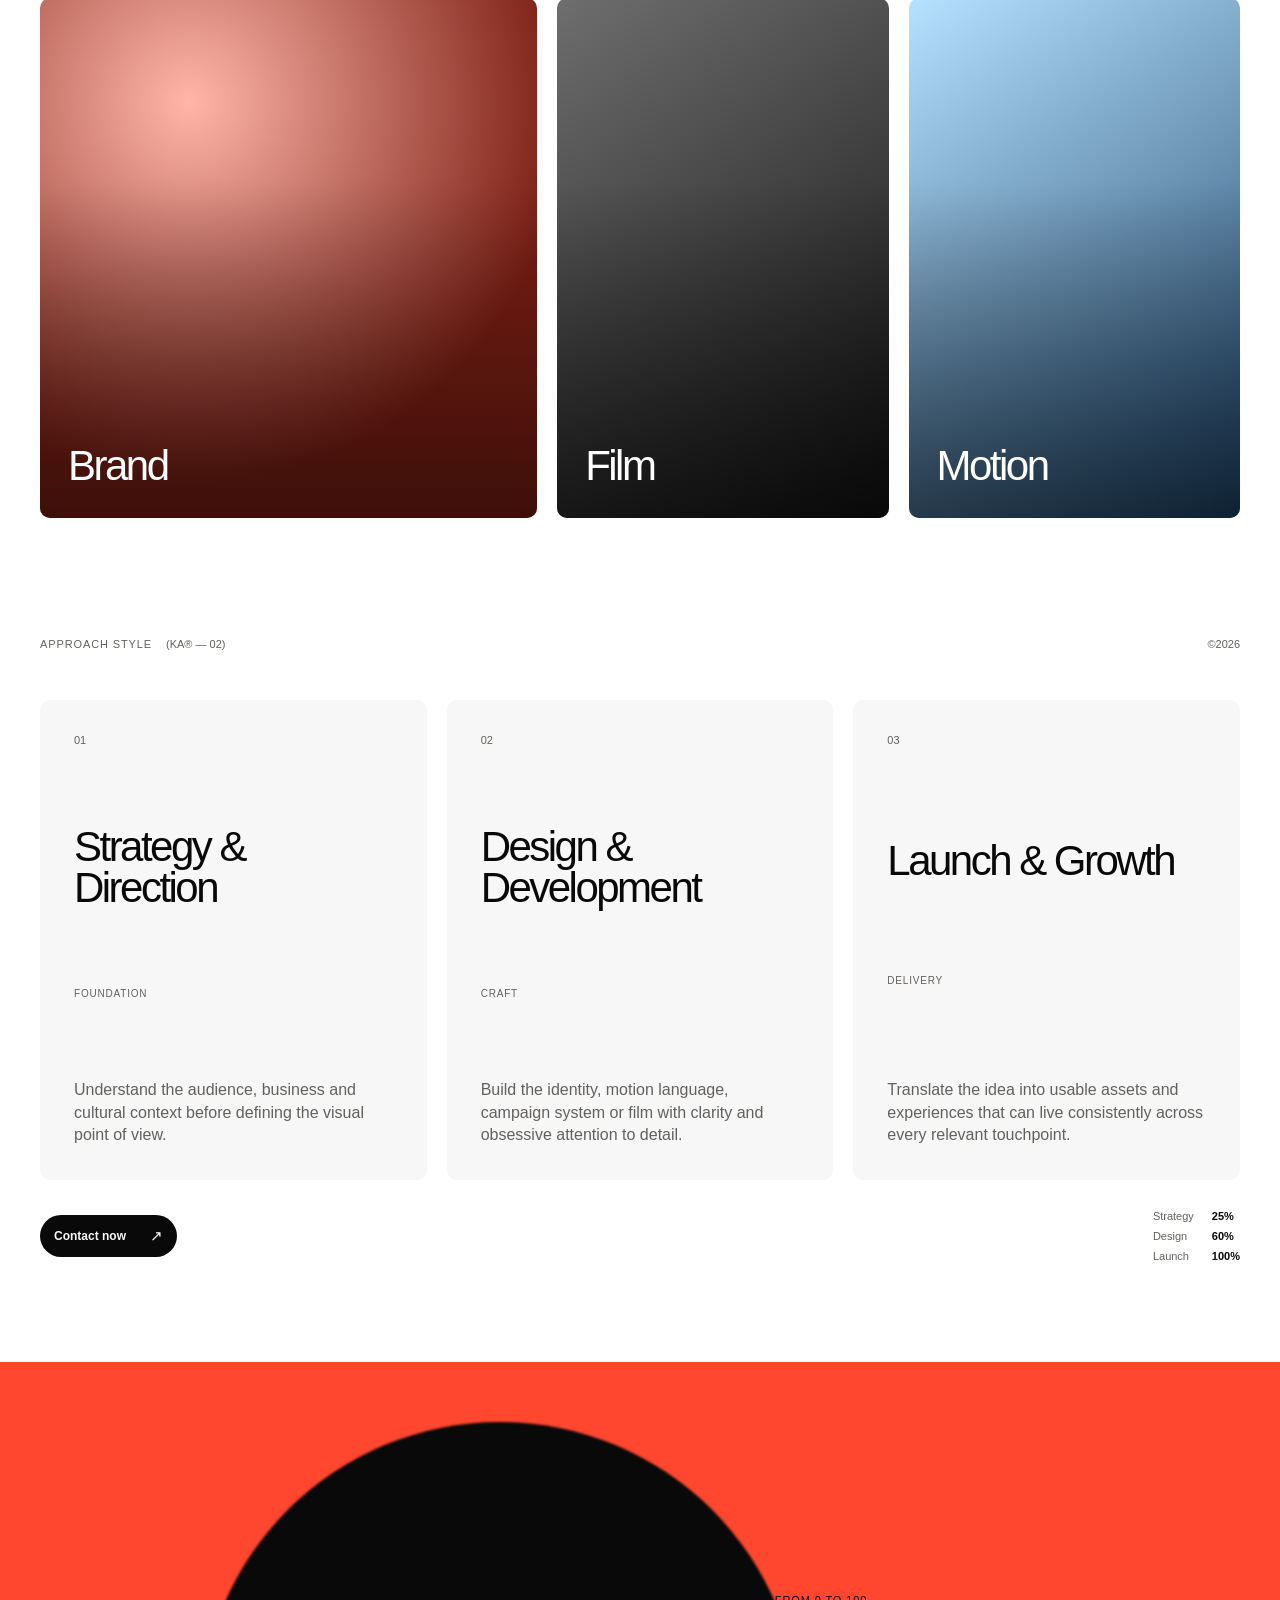
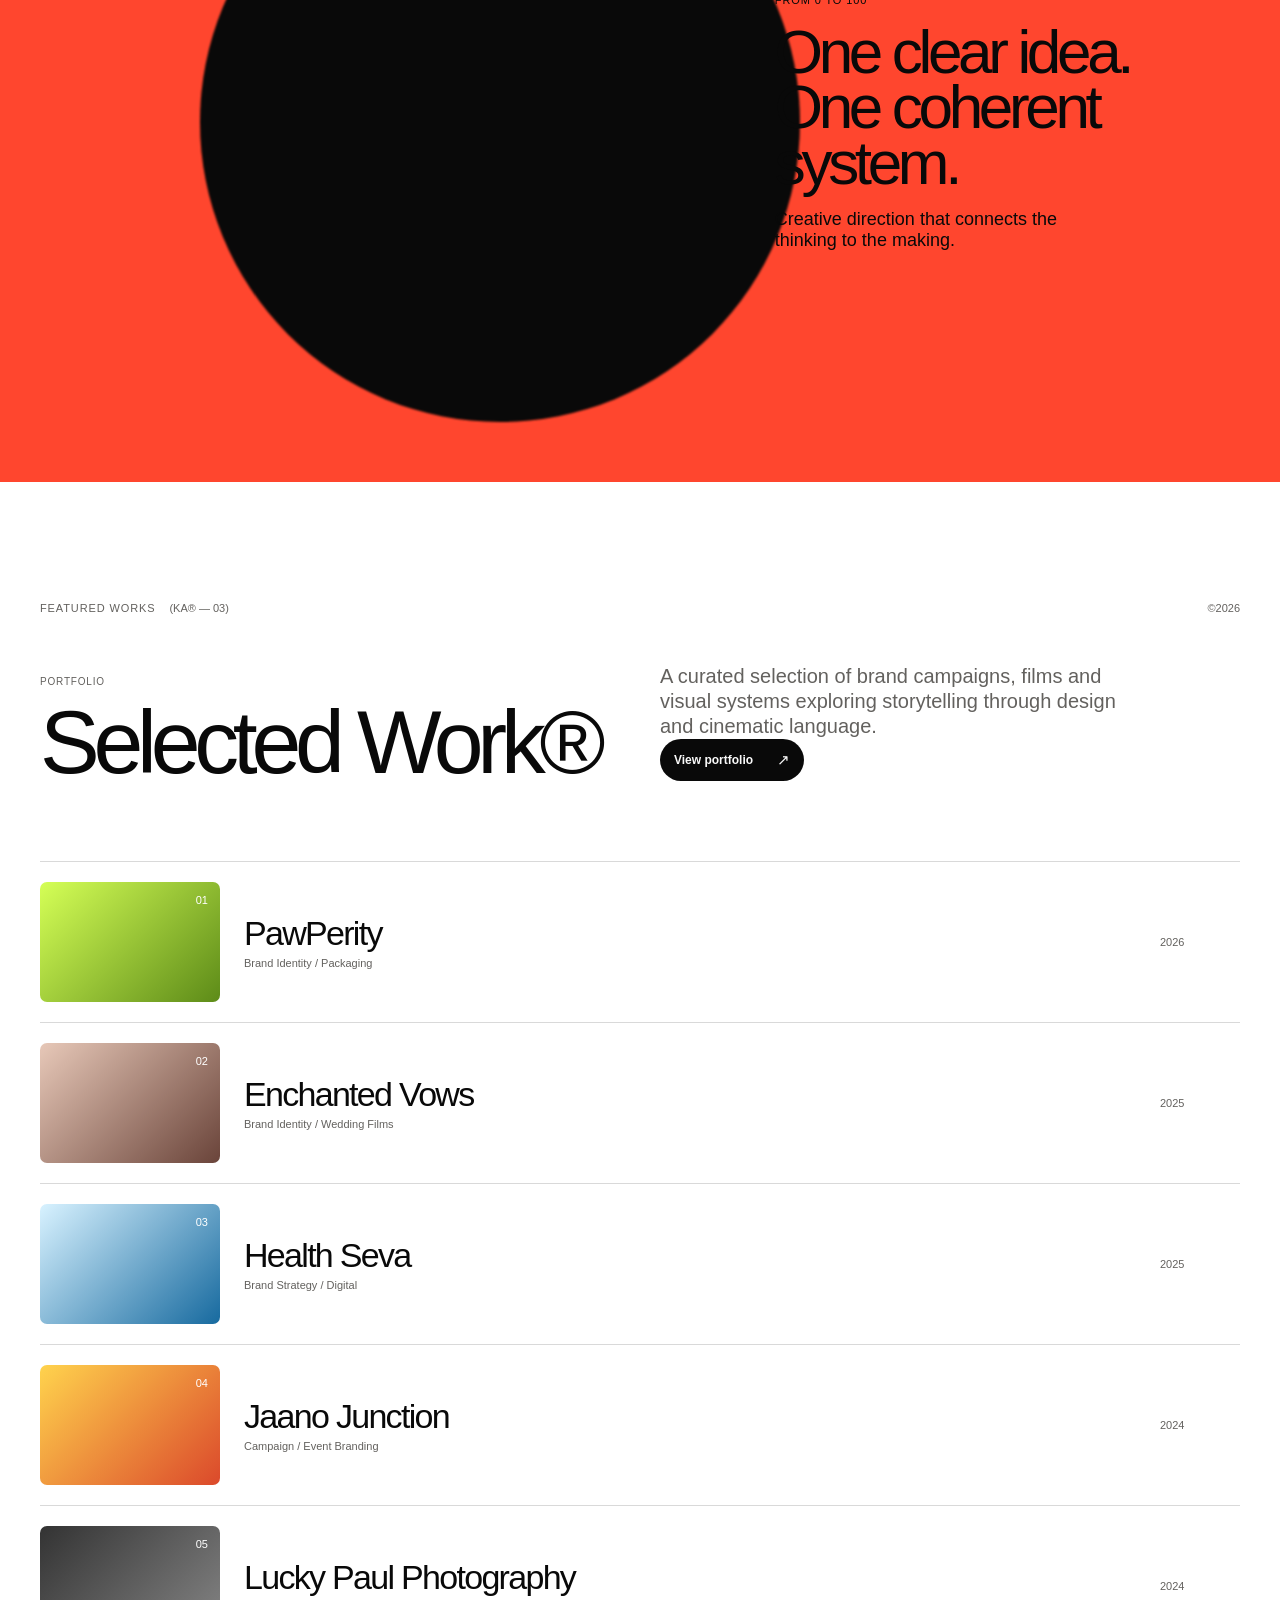
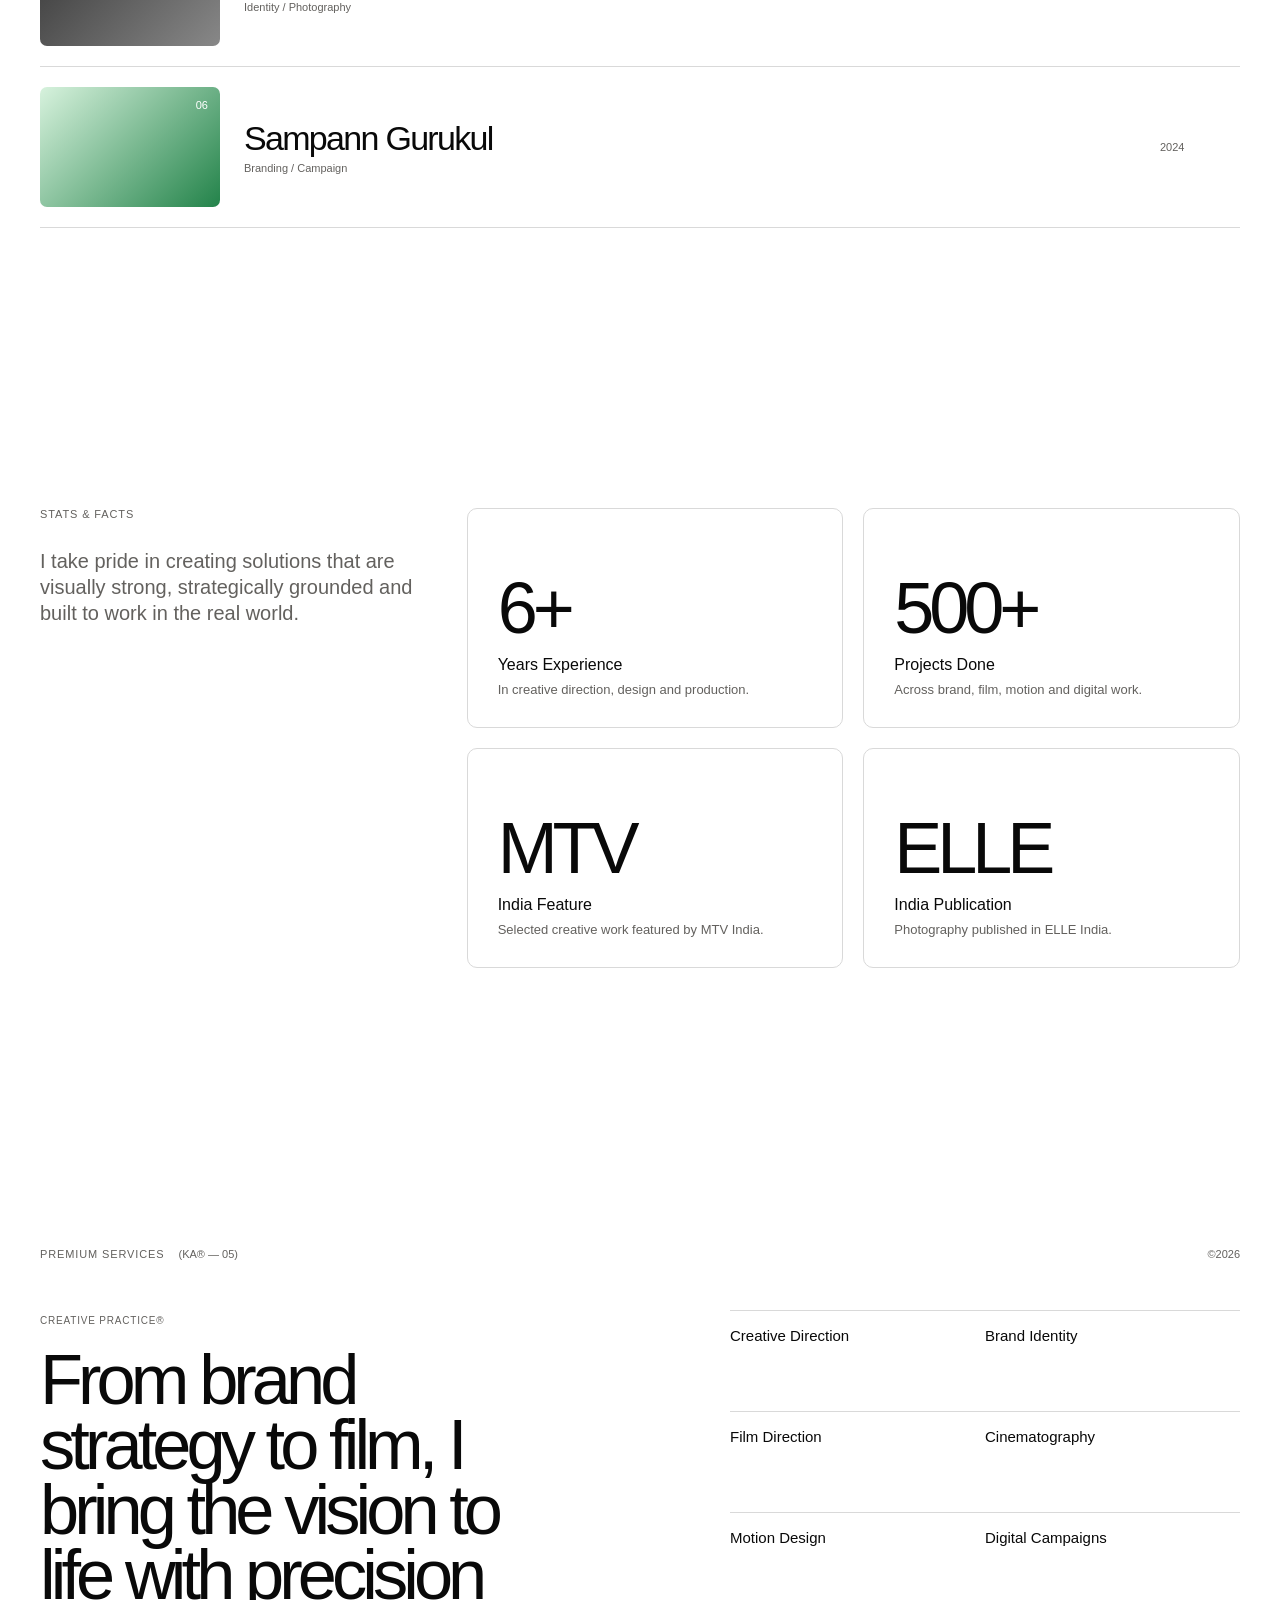
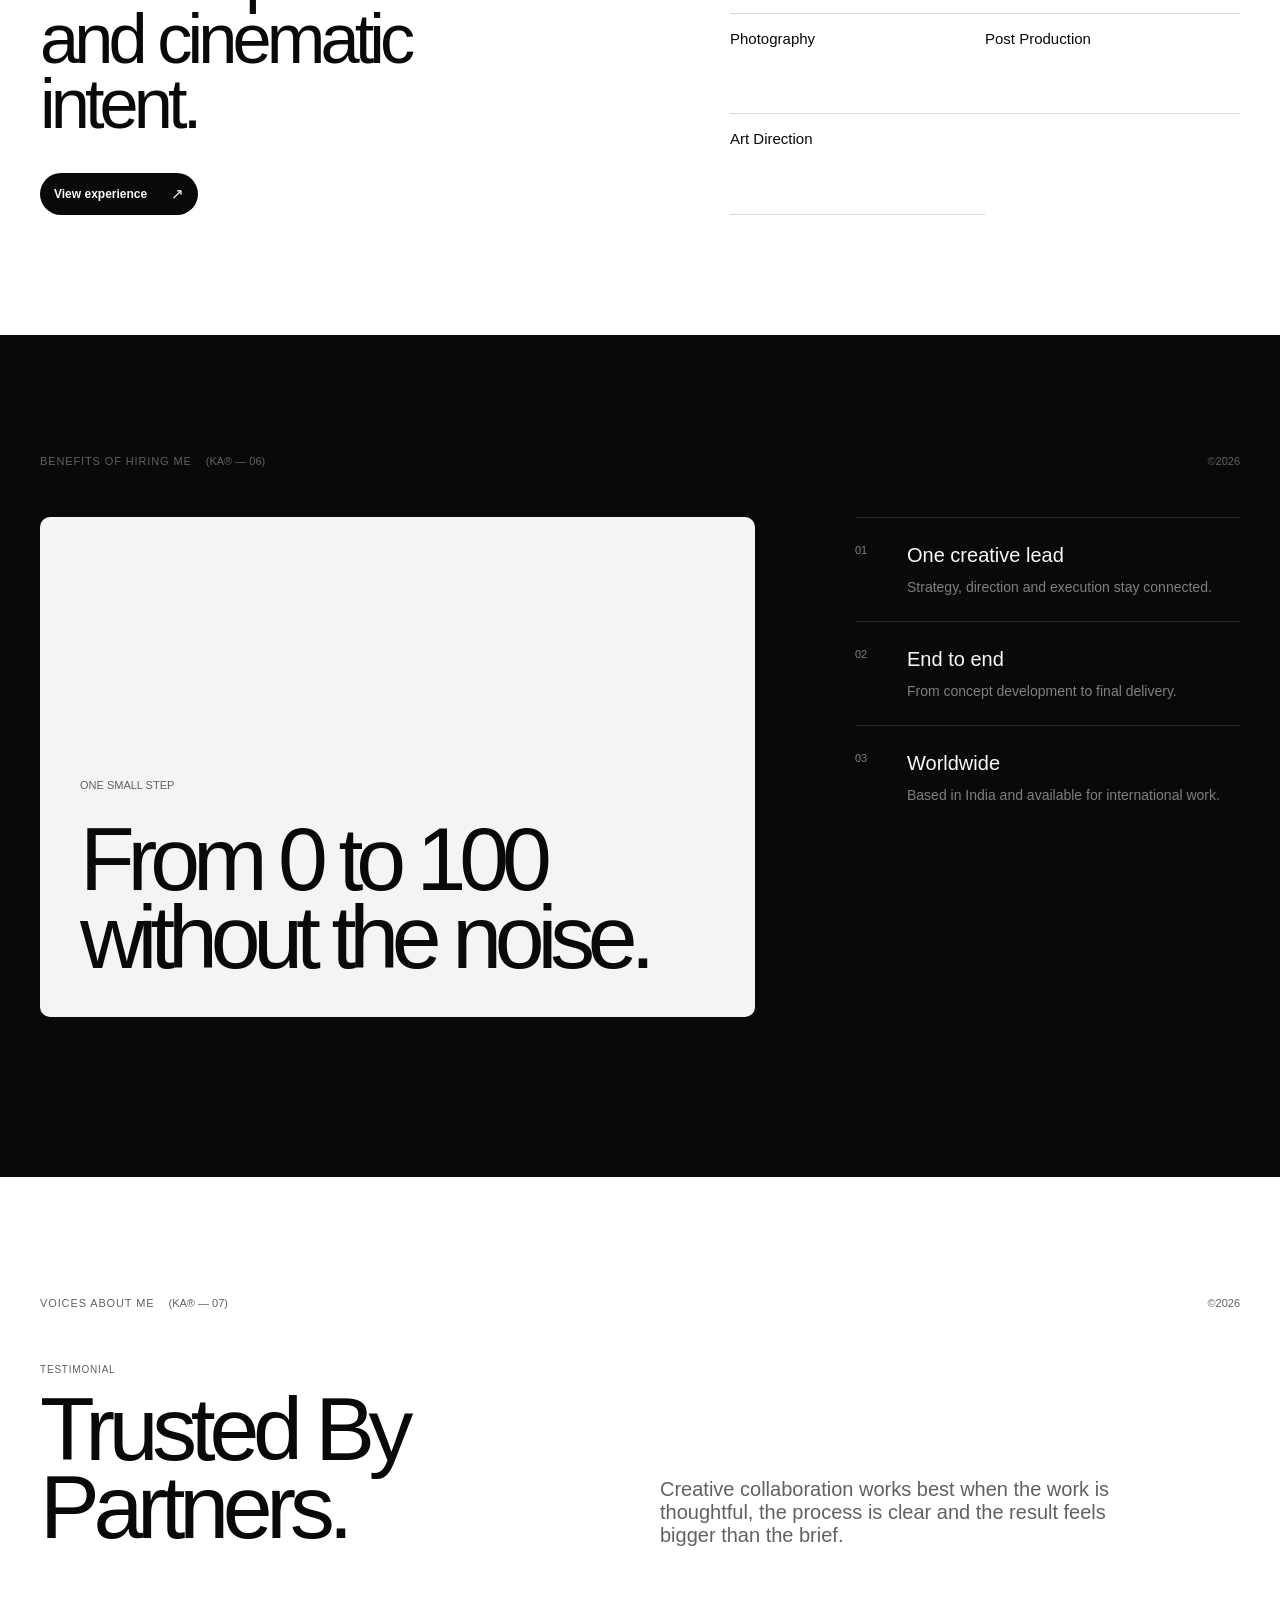
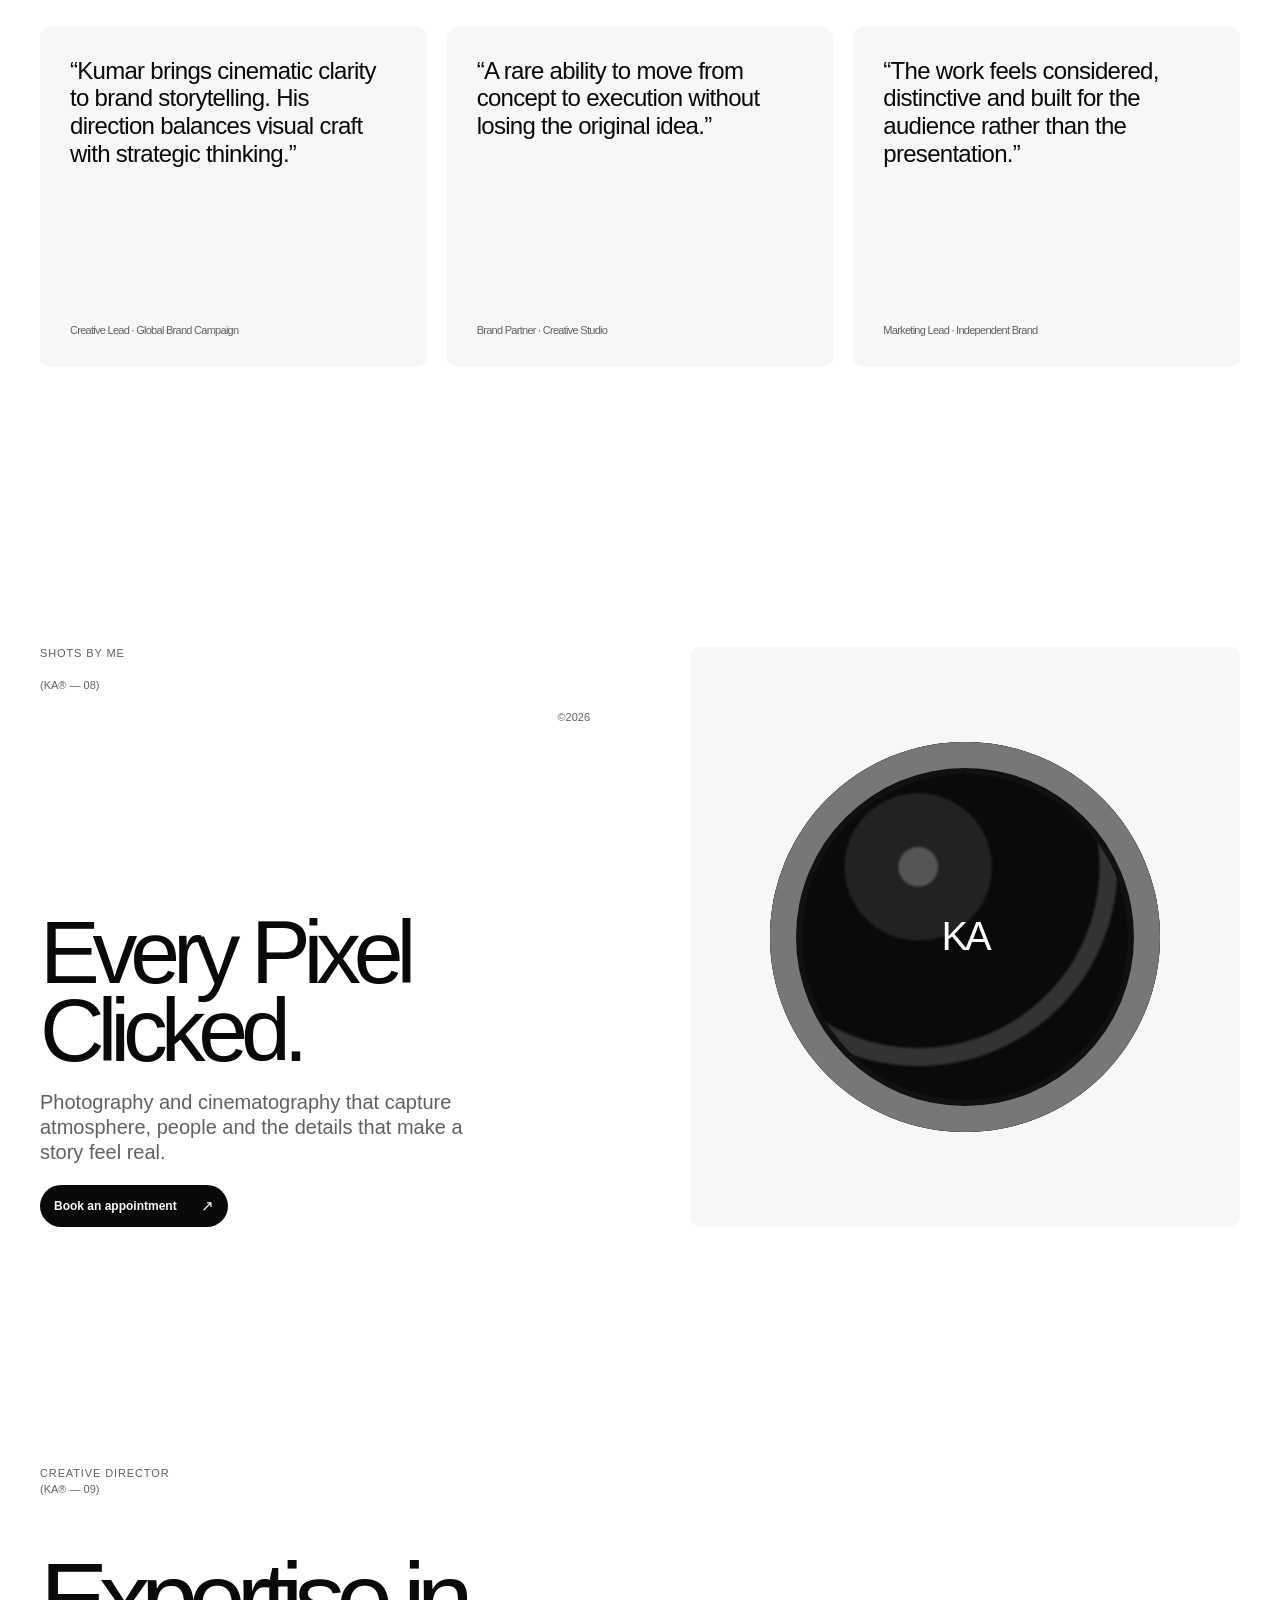
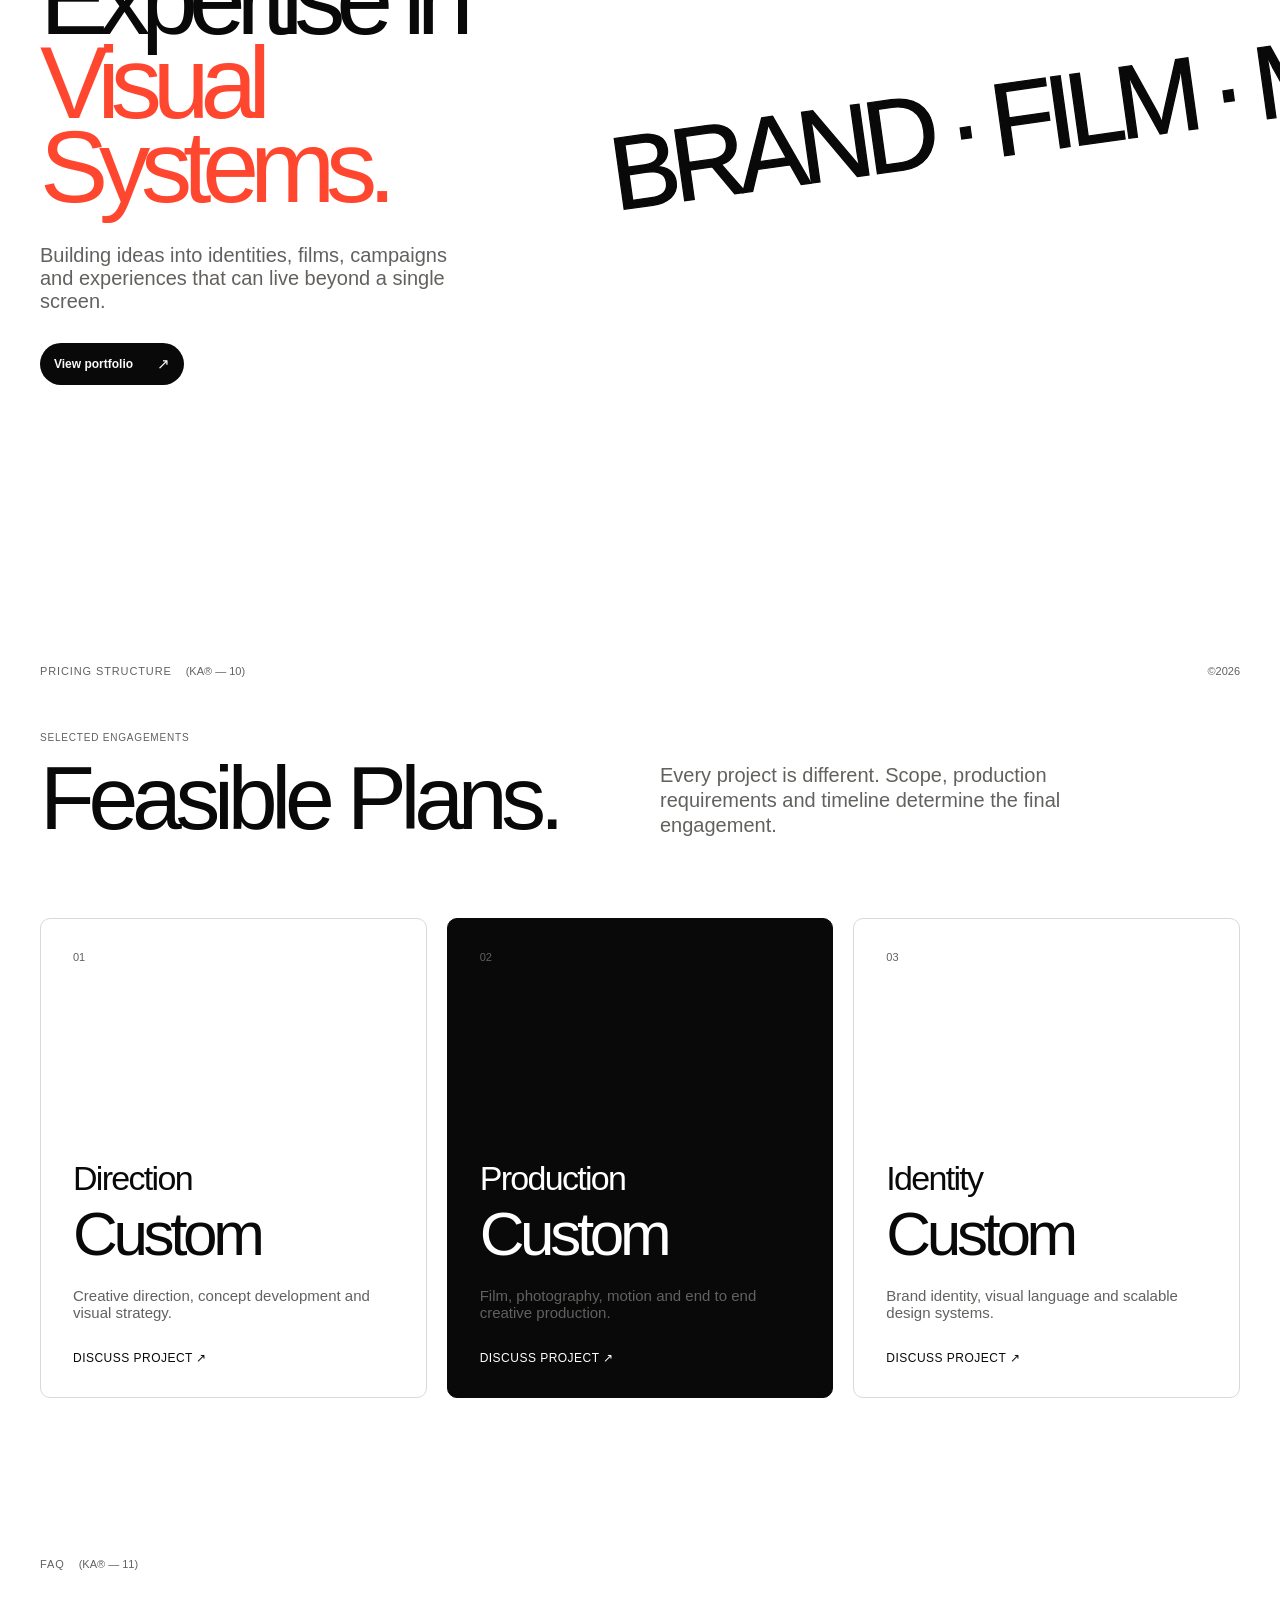
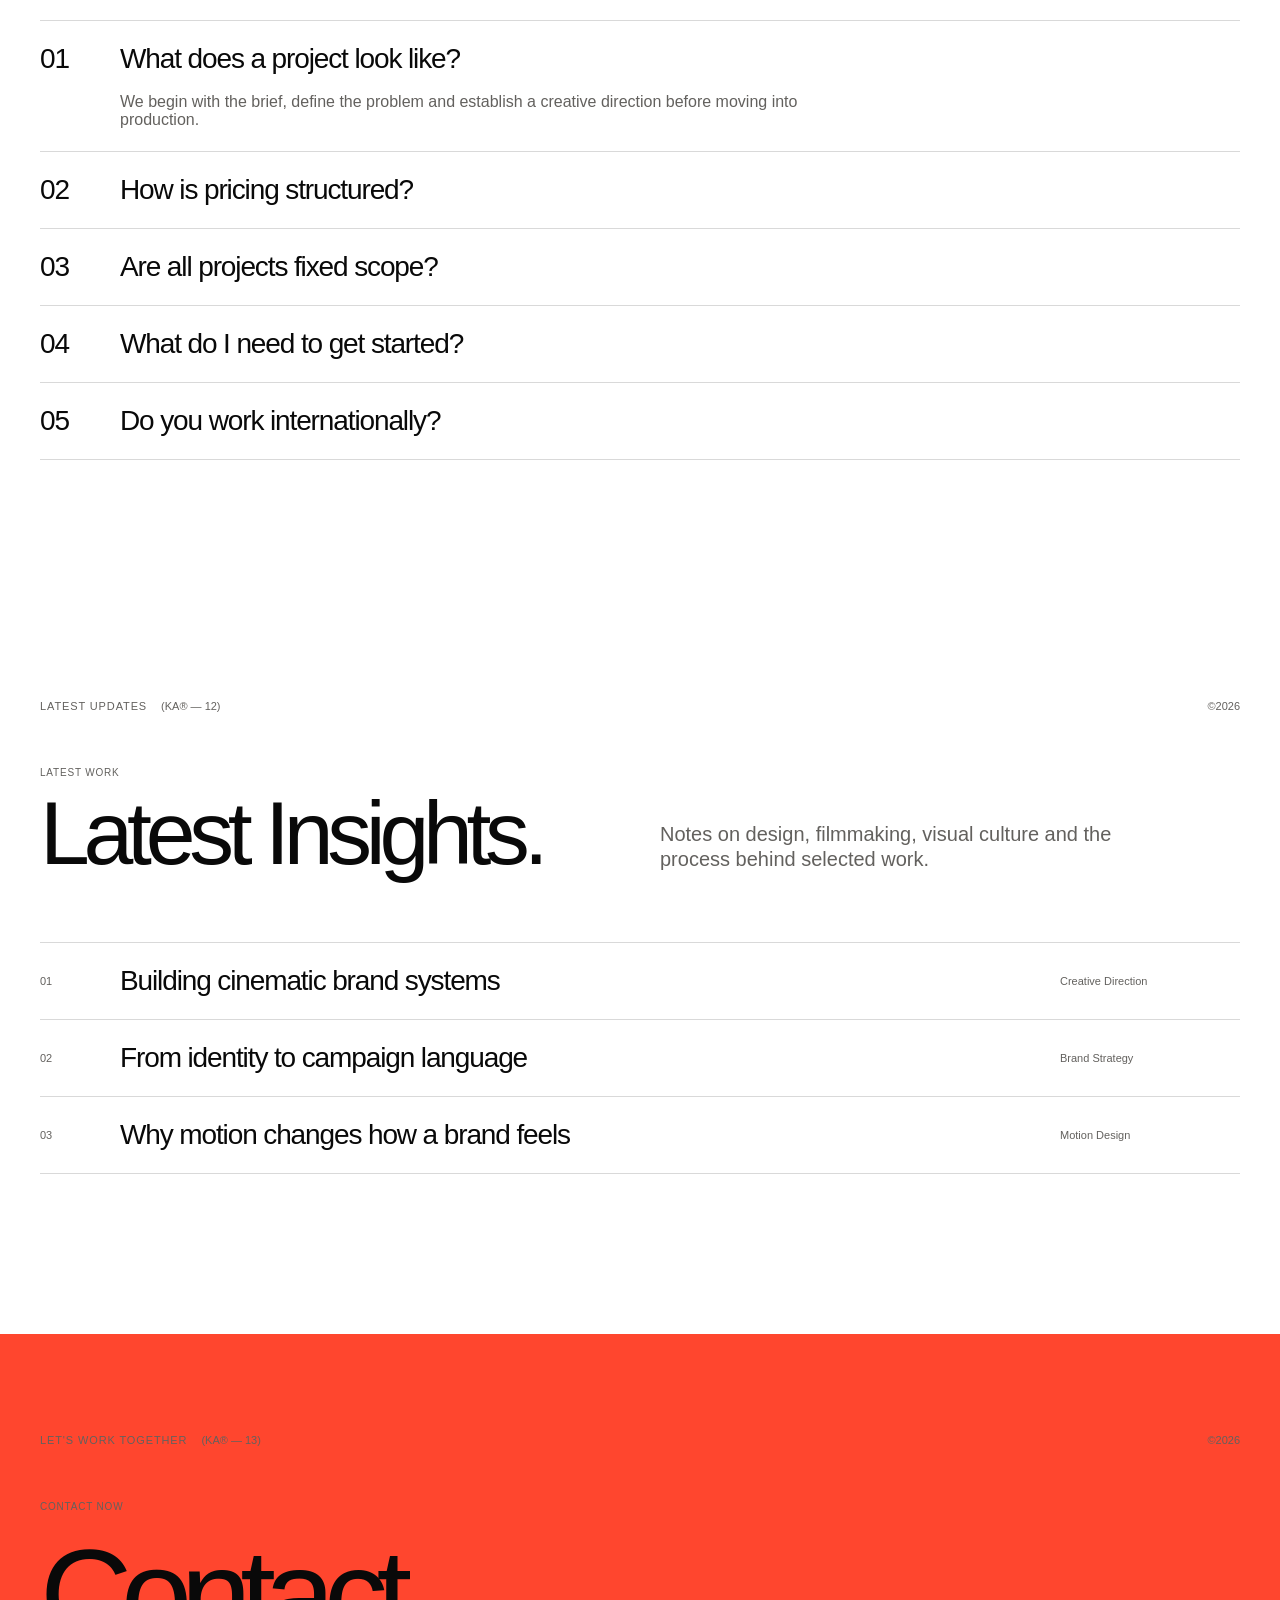
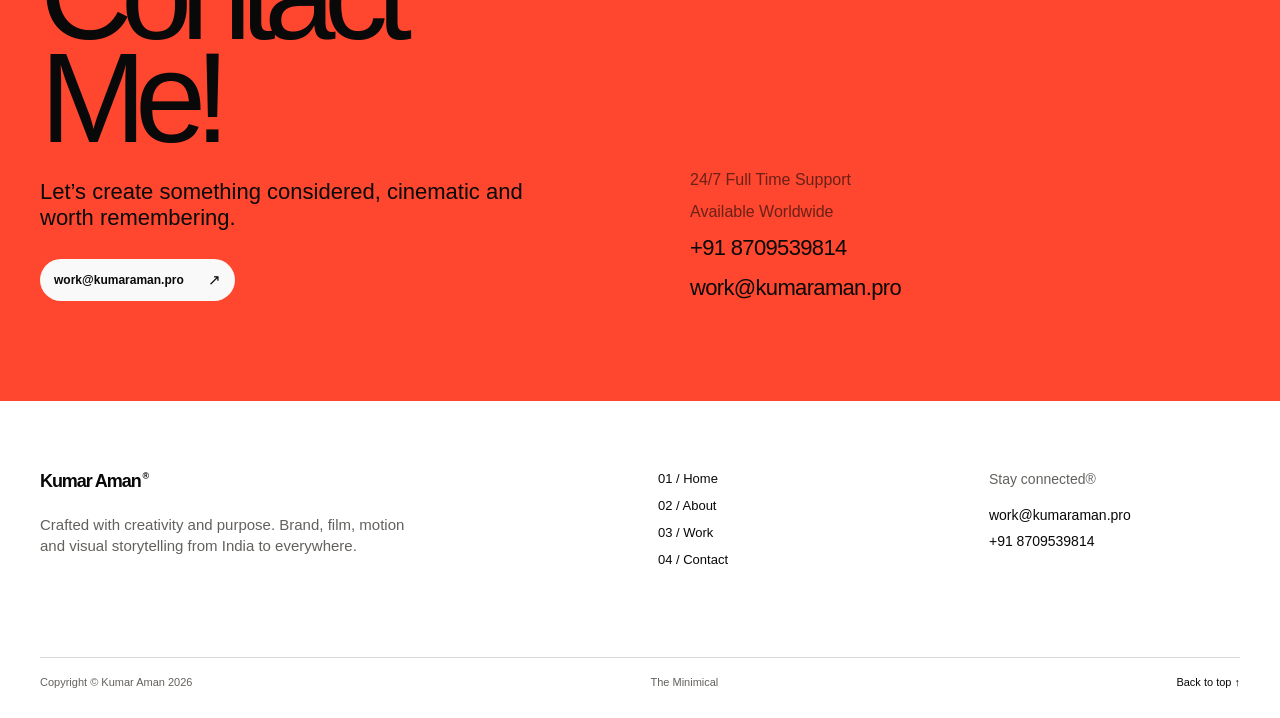
==== commit 0800beb9: "Trigger Vercel deployment with final homepage state" ====
--- a/index.html
+++ b/index.html
@@ -7,51 +7,14 @@
 <link rel="stylesheet" href="assets/style.css">
 </head>
 <body>
-<header class="nav-shell">
-  <div class="nav-inner">
-    <a class="wordmark" href="index.html">Kumar Aman<span>®</span></a>
-    <nav class="desktop-menu" aria-label="Primary navigation">
-      <a href="#home">Home <small>01</small></a><a href="#about">About <small>02</small></a><a href="#work">Work <small>03</small></a><a href="#contact">Get in touch <small>04</small></a>
-    </nav>
-    <button class="menu-toggle" aria-expanded="false" aria-controls="mobile-menu"><span></span><span></span></button>
-  </div>
-  <div id="mobile-menu" class="mobile-menu"><a href="#home">01 / Home</a><a href="#about">02 / About</a><a href="#work">03 / Work</a><a href="#contact">04 / Contact</a></div>
-</header>
+<header class="nav-shell"><div class="nav-inner"><a class="wordmark" href="index.html">Kumar Aman<span>®</span></a><nav class="desktop-menu" aria-label="Primary navigation"><a href="#home">Home <small>01</small></a><a href="#about">About <small>02</small></a><a href="#work">Work <small>03</small></a><a href="#contact">Get in touch <small>04</small></a></nav><button class="menu-toggle" aria-expanded="false" aria-controls="mobile-menu"><span></span><span></span></button></div><div id="mobile-menu" class="mobile-menu"><a href="#home">01 / Home</a><a href="#about">02 / About</a><a href="#work">03 / Work</a><a href="#contact">04 / Contact</a></div></header>
 <main>
-<section id="home" class="hero">
-  <div class="hero-noise"></div><div class="hero-accent"></div>
-  <div class="hero-top"><span>Creative Direction / Film / Design</span><span>India · Worldwide</span></div>
-  <div class="hero-bottom">
-    <div class="hero-meta"><span>©2026 Kumar Aman</span><span>The Minimical®</span></div>
-    <div class="hero-title"><span>Hi, I am Kumar Aman®</span><h1>I’m a creative director, filmmaker and visual designer building cinematic brand experiences.</h1><a class="pill light" href="#contact">Get in touch <b>↗</b></a></div>
-  </div>
-</section>
-<section id="about" class="intro section-white">
-  <div class="section-frame"><div class="eyebrow">Hey, Just An Intro</div><div class="intro-copy"><h2>A multidisciplinary creative based in India, working across brand strategy, identity, motion, cinematography and digital storytelling.</h2><p>I build visual systems that make ideas clearer and stories more memorable. From the first concept to the final frame, I care about the relationship between strategy, craft and culture.</p><a class="pill dark" href="about.html">More about me <b>↗</b></a></div></div>
-</section>
+<section id="home" class="hero"><div class="hero-noise"></div><div class="hero-accent"></div><div class="hero-top"><span>Creative Direction / Film / Design</span><span>India · Worldwide</span></div><div class="hero-bottom"><div class="hero-meta"><span>©2026 Kumar Aman</span><span>The Minimical®</span></div><div class="hero-title"><span>Hi, I am Kumar Aman®</span><h1>I’m a creative director, filmmaker and visual designer building cinematic brand experiences.</h1><a class="pill light" href="#contact">Get in touch <b>↗</b></a></div></div></section>
+<section id="about" class="intro section-white"><div class="section-frame"><div class="eyebrow">Hey, Just An Intro</div><div class="intro-copy"><h2>A multidisciplinary creative based in India, working across brand strategy, identity, motion, cinematography and digital storytelling.</h2><p>I build visual systems that make ideas clearer and stories more memorable. From the first concept to the final frame, I care about the relationship between strategy, craft and culture.</p><a class="pill dark" href="about.html">More about me <b>↗</b></a></div></div></section>
 <section class="image-band image-band-a"><div class="image-card card-one"><span>Brand</span></div><div class="image-card card-two"><span>Film</span></div><div class="image-card card-three"><span>Motion</span></div></section>
-<section class="approach section-white">
- <div class="section-head"><div><div class="eyebrow">Approach Style</div><span class="section-index">(KA® — 02)</span></div><span class="year">©2026</span></div>
- <div class="approach-grid">
-  <article><span class="num">01</span><h3>Strategy &amp; Direction</h3><span class="tag">FOUNDATION</span><p>Understand the audience, business and cultural context before defining the visual point of view.</p></article>
-  <article><span class="num">02</span><h3>Design &amp; Development</h3><span class="tag">CRAFT</span><p>Build the identity, motion language, campaign system or film with clarity and obsessive attention to detail.</p></article>
-  <article><span class="num">03</span><h3>Launch &amp; Growth</h3><span class="tag">DELIVERY</span><p>Translate the idea into usable assets and experiences that can live consistently across every relevant touchpoint.</p></article>
- </div>
- <div class="approach-foot"><a class="pill dark" href="contact.html">Contact now <b>↗</b></a><div class="progress"><span>Strategy</span><b>25%</b><span>Design</span><b>60%</b><span>Launch</span><b>100%</b></div></div>
-</section>
+<section class="approach section-white"><div class="section-head"><div><div class="eyebrow">Approach Style</div><span class="section-index">(KA® — 02)</span></div><span class="year">©2026</span></div><div class="approach-grid"><article><span class="num">01</span><h3>Strategy &amp; Direction</h3><span class="tag">FOUNDATION</span><p>Understand the audience, business and cultural context before defining the visual point of view.</p></article><article><span class="num">02</span><h3>Design &amp; Development</h3><span class="tag">CRAFT</span><p>Build the identity, motion language, campaign system or film with clarity and obsessive attention to detail.</p></article><article><span class="num">03</span><h3>Launch &amp; Growth</h3><span class="tag">DELIVERY</span><p>Translate the idea into usable assets and experiences that can live consistently across every relevant touchpoint.</p></article></div><div class="approach-foot"><a class="pill dark" href="contact.html">Contact now <b>↗</b></a><div class="progress"><span>Strategy</span><b>25%</b><span>Design</span><b>60%</b><span>Launch</span><b>100%</b></div></div></section>
 <section class="orange-panel"><div class="orange-shape"></div><div class="orange-copy"><span>From 0 to 100</span><strong>One clear idea.<br>One coherent system.</strong><p>Creative direction that connects the thinking to the making.</p></div></section>
-<section id="work" class="featured section-white">
- <div class="section-head"><div><div class="eyebrow">Featured Works</div><span class="section-index">(KA® — 03)</span></div><span class="year">©2026</span></div>
- <div class="featured-intro"><div><span class="kicker">Portfolio</span><h2>Selected Work®</h2></div><div><p>A curated selection of brand campaigns, films and visual systems exploring storytelling through design and cinematic language.</p><a class="pill dark" href="work.html">View portfolio <b>↗</b></a></div></div>
- <div class="work-list">
-  <a href="work/pawperity.html" class="work-row"><div class="work-thumb thumb-paw"><span>01</span></div><div class="work-name"><h3>PawPerity</h3><span>Brand Identity / Packaging</span></div><span class="work-year">2026</span></a>
-  <a href="work/enchanted-vows.html" class="work-row"><div class="work-thumb thumb-vows"><span>02</span></div><div class="work-name"><h3>Enchanted Vows</h3><span>Brand Identity / Wedding Films</span></div><span class="work-year">2025</span></a>
-  <a href="work/health-seva.html" class="work-row"><div class="work-thumb thumb-health"><span>03</span></div><div class="work-name"><h3>Health Seva</h3><span>Brand Strategy / Digital</span></div><span class="work-year">2025</span></a>
-  <a href="work/jaano-junction.html" class="work-row"><div class="work-thumb thumb-jaano"><span>04</span></div><div class="work-name"><h3>Jaano Junction</h3><span>Campaign / Event Branding</span></div><span class="work-year">2024</span></a>
-  <a href="work/lucky-paul.html" class="work-row"><div class="work-thumb thumb-lucky"><span>05</span></div><div class="work-name"><h3>Lucky Paul Photography</h3><span>Identity / Photography</span></div><span class="work-year">2024</span></a>
-  <a href="work/sampann-gurukul.html" class="work-row"><div class="work-thumb thumb-sampann"><span>06</span></div><div class="work-name"><h3>Sampann Gurukul</h3><span>Branding / Campaign</span></div><span class="work-year">2024</span></a>
- </div>
-</section>
+<section id="work" class="featured section-white"><div class="section-head"><div><div class="eyebrow">Featured Works</div><span class="section-index">(KA® — 03)</span></div><span class="year">©2026</span></div><div class="featured-intro"><div><span class="kicker">Portfolio</span><h2>Selected Work®</h2></div><div><p>A curated selection of brand campaigns, films and visual systems exploring storytelling through design and cinematic language.</p><a class="pill dark" href="work.html">View portfolio <b>↗</b></a></div></div><div class="work-list"><a href="work/pawperity.html" class="work-row"><div class="work-thumb thumb-paw"><span>01</span></div><div class="work-name"><h3>PawPerity</h3><span>Brand Identity / Packaging</span></div><span class="work-year">2026</span></a><a href="work/enchanted-vows.html" class="work-row"><div class="work-thumb thumb-vows"><span>02</span></div><div class="work-name"><h3>Enchanted Vows</h3><span>Brand Identity / Wedding Films</span></div><span class="work-year">2025</span></a><a href="work/health-seva.html" class="work-row"><div class="work-thumb thumb-health"><span>03</span></div><div class="work-name"><h3>Health Seva</h3><span>Brand Strategy / Digital</span></div><span class="work-year">2025</span></a><a href="work/jaano-junction.html" class="work-row"><div class="work-thumb thumb-jaano"><span>04</span></div><div class="work-name"><h3>Jaano Junction</h3><span>Campaign / Event Branding</span></div><span class="work-year">2024</span></a><a href="work/lucky-paul.html" class="work-row"><div class="work-thumb thumb-lucky"><span>05</span></div><div class="work-name"><h3>Lucky Paul Photography</h3><span>Identity / Photography</span></div><span class="work-year">2024</span></a><a href="work/sampann-gurukul.html" class="work-row"><div class="work-thumb thumb-sampann"><span>06</span></div><div class="work-name"><h3>Sampann Gurukul</h3><span>Branding / Campaign</span></div><span class="work-year">2024</span></a></div></section>
 <section class="stats section-white"><div class="stats-copy"><div class="eyebrow">Stats &amp; Facts</div><p>I take pride in creating solutions that are visually strong, strategically grounded and built to work in the real world.</p></div><div class="stats-grid"><div><strong>6+</strong><span>Years Experience</span><small>In creative direction, design and production.</small></div><div><strong>500+</strong><span>Projects Done</span><small>Across brand, film, motion and digital work.</small></div><div><strong>MTV</strong><span>India Feature</span><small>Selected creative work featured by MTV India.</small></div><div><strong>ELLE</strong><span>India Publication</span><small>Photography published in ELLE India.</small></div></div></section>
 <section class="services section-white"><div class="section-head"><div><div class="eyebrow">Premium Services</div><span class="section-index">(KA® — 05)</span></div><span class="year">©2026</span></div><div class="services-main"><div><span class="kicker">Creative Practice®</span><h2>From brand strategy to film, I bring the vision to life with precision and cinematic intent.</h2><a class="pill dark" href="services.html">View experience <b>↗</b></a></div><div class="service-grid"><span>Creative Direction</span><span>Brand Identity</span><span>Film Direction</span><span>Cinematography</span><span>Motion Design</span><span>Digital Campaigns</span><span>Photography</span><span>Post Production</span><span>Art Direction</span></div></div></section>
 <section class="benefits section-dark"><div class="section-head"><div><div class="eyebrow">Benefits of Hiring Me</div><span class="section-index">(KA® — 06)</span></div><span class="year">©2026</span></div><div class="benefit-layout"><div class="benefit-big"><span>ONE SMALL STEP</span><strong>From 0 to 100<br>without the noise.</strong></div><div class="benefit-list"><div><span>01</span><strong>One creative lead</strong><p>Strategy, direction and execution stay connected.</p></div><div><span>02</span><strong>End to end</strong><p>From concept development to final delivery.</p></div><div><span>03</span><strong>Worldwide</strong><p>Based in India and available for international work.</p></div></div></div></section>
@@ -62,7 +25,5 @@
 <section class="faq section-white"><div class="section-head"><div><div class="eyebrow">FAQ</div><span class="section-index">(KA® — 11)</span></div></div><div class="faq-list"><details open><summary><span>01</span>What does a project look like?</summary><p>We begin with the brief, define the problem and establish a creative direction before moving into production.</p></details><details><summary><span>02</span>How is pricing structured?</summary><p>Pricing is based on scope, deliverables, production requirements and timeline.</p></details><details><summary><span>03</span>Are all projects fixed scope?</summary><p>No. Engagements can be structured around a defined project, campaign or ongoing creative direction.</p></details><details><summary><span>04</span>What do I need to get started?</summary><p>A clear idea of what you are trying to achieve is enough. We can shape the rest together.</p></details><details><summary><span>05</span>Do you work internationally?</summary><p>Yes. Kumar Aman is based in India and available worldwide.</p></details></div></section>
 <section class="updates section-white"><div class="section-head"><div><div class="eyebrow">Latest Updates</div><span class="section-index">(KA® — 12)</span></div><span class="year">©2026</span></div><div class="updates-intro"><div><span class="kicker">Latest Work</span><h2>Latest Insights.</h2></div><p>Notes on design, filmmaking, visual culture and the process behind selected work.</p></div><div class="update-list"><a href="work.html"><span>01</span><strong>Building cinematic brand systems</strong><small>Creative Direction</small></a><a href="work.html"><span>02</span><strong>From identity to campaign language</strong><small>Brand Strategy</small></a><a href="work.html"><span>03</span><strong>Why motion changes how a brand feels</strong><small>Motion Design</small></a></div></section>
 <section id="contact" class="contact-cta section-orange"><div class="section-head"><div><div class="eyebrow">Let's Work Together</div><span class="section-index">(KA® — 13)</span></div><span class="year">©2026</span></div><div class="contact-main"><div><span class="kicker">Contact Now</span><h2>Contact Me!</h2><p>Let’s create something considered, cinematic and worth remembering.</p><a class="pill light" href="mailto:work@kumaraman.pro">work@kumaraman.pro <b>↗</b></a></div><div class="contact-details"><span>24/7 Full Time Support</span><span>Available Worldwide</span><a href="tel:+918709539814">+91 8709539814</a><a href="mailto:work@kumaraman.pro">work@kumaraman.pro</a></div></div></section>
-</main>
-<footer class="footer"><div class="footer-top"><div><a class="wordmark dark-wordmark" href="index.html">Kumar Aman<span>®</span></a><p>Crafted with creativity and purpose. Brand, film, motion and visual storytelling from India to everywhere.</p></div><div class="footer-links"><a href="#home">01 / Home</a><a href="#about">02 / About</a><a href="#work">03 / Work</a><a href="#contact">04 / Contact</a></div><div><span>Stay connected®</span><a href="mailto:work@kumaraman.pro">work@kumaraman.pro</a><a href="tel:+918709539814">+91 8709539814</a></div></div><div class="footer-bottom"><span>Copyright © Kumar Aman 2026</span><span>The Minimical</span><a href="#home">Back to top ↑</a></div></footer>
-<script src="assets/app.js"></script>
+</main><footer class="footer"><div class="footer-top"><div><a class="wordmark dark-wordmark" href="index.html">Kumar Aman<span>®</span></a><p>Crafted with creativity and purpose. Brand, film, motion and visual storytelling from India to everywhere.</p></div><div class="footer-links"><a href="#home">01 / Home</a><a href="#about">02 / About</a><a href="#work">03 / Work</a><a href="#contact">04 / Contact</a></div><div><span>Stay connected®</span><a href="mailto:work@kumaraman.pro">work@kumaraman.pro</a><a href="tel:+918709539814">+91 8709539814</a></div></div><div class="footer-bottom"><span>Copyright © Kumar Aman 2026</span><span>The Minimical</span><a href="#home">Back to top ↑</a></div></footer><script src="assets/app.js"></script>
 </body></html>
--- a/assets/style.css
+++ b/assets/style.css
@@ -1 +1 @@
-*{box-sizing:border-box}html{scroll-behavior:smooth}body{margin:0;background:#fff;color:#262626;font-family:Inter,Arial,Helvetica,sans-serif;-webkit-font-smoothing:antialiased}a{color:inherit;text-decoration:none}button,input,select,textarea{font:inherit}.container{width:min(1200px,calc(100vw - 48px));margin:0 auto}.site-header{position:relative;z-index:20;background:rgba(255,255,255,.94);backdrop-filter:blur(20px)}.header-inner{height:92px;display:grid;grid-template-columns:1fr auto 1fr;align-items:center;gap:24px}.brand{font-size:18px;letter-spacing:-.03em;font-weight:500}.desktop-nav{display:flex;gap:8px;justify-content:center}.nav-btn{background:#f5f5f5;border-radius:4px;padding:10px 16px;font-size:16px;line-height:1;font-weight:500;transition:background .2s,transform .2s}.nav-btn:hover,.nav-btn.active{background:#e9e9e9;transform:translateY(-1px)}.availability{text-align:right;font-size:16px;letter-spacing:-.03em;color:#525252}.menu-btn,.mobile-menu{display:none}.intro{padding-top:74px}.intro-inner{max-width:900px;margin:auto;text-align:center;display:flex;flex-direction:column;align-items:center}.avatar{width:64px;height:64px;border-radius:50%;overflow:hidden;background:#eee;display:grid;place-items:center;color:#666;font-weight:600;margin-bottom:24px}.display{font-size:clamp(42px,5.7vw,72px);line-height:.98;letter-spacing:-.055em;font-weight:500;margin:0}.intro-copy{max-width:700px;font-size:clamp(24px,3vw,42px);line-height:1.02;letter-spacing:-.045em;margin:52px 0 30px}.actions{display:flex;gap:8px}.button{display:inline-flex;align-items:center;justify-content:center;background:#f5f5f5;border:0;border-radius:4px;padding:15px 20px;font-size:16px;line-height:1;cursor:pointer}.button-accent{background:#595fd7;color:#fff}.section-head{display:flex;justify-content:space-between;align-items:center}.work-section{padding-top:150px}.overline,.section-label{font-family:ui-monospace,SFMono-Regular,Menlo,monospace;text-transform:uppercase;letter-spacing:-.03em;font-size:13px;color:#737373;display:flex;align-items:center;gap:8px}.overline i,.square{display:inline-block;width:6px;height:6px;background:#595fd7;border-radius:2px}.work-grid{display:grid;grid-template-columns:repeat(2,minmax(0,1fr));gap:24px;margin-top:24px}.project-card{display:block}.art{aspect-ratio:1.498/1;border-radius:8px;overflow:hidden;display:flex;align-items:flex-end;padding:24px;position:relative;transition:transform .35s ease}.art:after{content:"";position:absolute;inset:0;background:linear-gradient(180deg,transparent 45%,rgba(0,0,0,.28));opacity:.8}.art span{position:relative;z-index:1;font-size:clamp(24px,3vw,44px);font-weight:500;letter-spacing:-.05em;color:#fff}.project-card:hover .art{transform:scale(.99)}.project-info{display:flex;justify-content:space-between;gap:16px;padding:12px 0 0;font-size:16px}.project-info span{color:#a3a3a3}.content-section{padding:150px 0}.content-section.muted{background:#f5f5f5}.two-col{display:grid;grid-template-columns:1fr 2fr;gap:24px}.section-title{font-size:clamp(36px,4vw,64px);line-height:1;letter-spacing:-.055em;font-weight:500;margin:0 0 72px}.practice-list,.process-list{display:flex;flex-direction:column}.practice,.process{display:grid;grid-template-columns:70px 1fr;gap:24px;padding:24px 0;border-top:1px solid #e5e5e5}.practice:last-child,.process:last-child{border-bottom:1px solid #e5e5e5}.num,.process>span{font-family:ui-monospace,monospace;color:#a3a3a3}.practice h3,.process h3{margin:0 0 10px;font-size:24px;letter-spacing:-.035em;font-weight:500}.practice p,.process p,.rich p{margin:0;color:#737373;font-size:18px;line-height:1.35;max-width:700px}.testimonial{padding:110px 0;background:#fafafa}.testimonial-grid{display:grid;grid-template-columns:1fr 2fr;gap:24px}.testimonial-copy blockquote{margin:0;font-size:clamp(34px,4vw,58px);line-height:1;letter-spacing:-.05em;font-weight:500}.testimonial-copy p{margin-top:28px;color:#737373;font-size:18px}.footer{background:#f5f5f5;padding:56px 0}.footer-grid{display:grid;grid-template-columns:repeat(3,1fr);gap:24px}.footer-grid h2{font-size:13px;text-transform:uppercase;color:#a3a3a3;font-family:ui-monospace,monospace;font-weight:500;margin:0 0 16px}.footer-grid>div>a{display:block;font-size:16px;margin:8px 0}.footer-name{font-size:18px;margin-bottom:20px}.footer-contact{display:flex;flex-direction:column;gap:8px;color:#737373}.footer-bottom{border-top:1px solid #e5e5e5;margin-top:48px;padding-top:18px;color:#a3a3a3;font-size:13px}.page-intro{padding-top:100px;padding-bottom:100px}.page-title{max-width:1000px;margin:28px 0 0;font-size:clamp(52px,7vw,92px);line-height:.96;letter-spacing:-.065em;font-weight:500}.rich{display:flex;flex-direction:column;gap:24px}.rich p{font-size:22px;line-height:1.3;color:#525252}.rich h2{font-size:clamp(36px,4.2vw,64px);line-height:1;letter-spacing:-.05em;font-weight:500;margin:0}.stats{padding:100px 0;background:#fafafa}.stats-grid{display:grid;grid-template-columns:repeat(4,1fr);gap:24px}.stats-grid div{display:flex;flex-direction:column;gap:10px}.stats-grid strong{font-size:clamp(44px,5vw,72px);letter-spacing:-.055em;font-weight:500}.stats-grid span{color:#737373;font-size:16px}.impact-grid,.recognition{display:grid;grid-template-columns:repeat(3,1fr);gap:24px}.impact,.recognition>div{padding:24px;background:rgba(255,255,255,.5);border-radius:8px;display:flex;flex-direction:column;gap:12px}.impact strong,.recognition strong{font-size:34px;letter-spacing:-.04em;font-weight:500}.impact span,.recognition span{color:#737373}.contact-section{padding:0 0 150px}.contact-grid{display:grid;grid-template-columns:1fr 1fr;gap:24px}.contact-copy{padding:24px 0;display:flex;flex-direction:column;gap:20px}.contact-copy p{font-size:28px;line-height:1.08;letter-spacing:-.04em;max-width:520px}.email-link,.phone-link{font-size:20px}.contact-form{background:#f5f5f5;border-radius:8px;padding:32px;display:flex;flex-direction:column;gap:20px}.contact-form label{display:flex;flex-direction:column;gap:8px;font-size:13px;color:#737373;text-transform:uppercase;font-family:ui-monospace,monospace}.contact-form input,.contact-form select,.contact-form textarea{border:0;border-bottom:1px solid #d4d4d4;background:transparent;padding:12px 0;outline:none;color:#262626;font-family:Inter,Arial,sans-serif;font-size:17px}.contact-form textarea{resize:vertical}.project-hero{padding-top:60px}.project-art-large{aspect-ratio:1.5;border-radius:8px;display:flex;align-items:flex-end;padding:48px;overflow:hidden}.project-art-large span{font-size:clamp(42px,7vw,96px);color:#fff;letter-spacing:-.06em;position:relative;z-index:1}.project-heading{display:grid;grid-template-columns:2fr 1fr;gap:24px;padding:64px 0 100px}.project-heading h1{font-size:clamp(52px,7vw,100px);line-height:.95;letter-spacing:-.065em;font-weight:500;margin:20px 0 0}.project-heading p{font-size:22px;line-height:1.25;color:#737373;align-self:end}.case-grid{display:grid;grid-template-columns:2fr 1fr;gap:24px;padding-bottom:150px}.case-panel{aspect-ratio:1.3;border-radius:8px;display:flex;align-items:flex-end;padding:24px;color:#fff;font-size:28px;letter-spacing:-.04em}.case-panel.dark{background:#262626}.case-panel.light{background:#f5f5f5;color:#262626}.case-grid .case-panel:last-child{grid-column:1/-1}.art-paw,.project-art-large.art-paw{background:linear-gradient(135deg,#e9ff52 0%,#76b900 100%)}.art-vows,.project-art-large.art-vows{background:linear-gradient(135deg,#f0dfd2,#6b4b43)}.art-health,.project-art-large.art-health{background:linear-gradient(135deg,#cceeff,#1267a8)}.art-jaano,.project-art-large.art-jaano{background:linear-gradient(135deg,#f5b51b,#e6512e)}.art-lucky,.project-art-large.art-lucky{background:linear-gradient(135deg,#222,#777)}.art-sampann,.project-art-large.art-sampann{background:linear-gradient(135deg,#d7f2dd,#23834a)}.work-page{padding-bottom:150px}.view-switch{display:flex;gap:8px;margin-bottom:24px}.view-btn{border:0;background:#f5f5f5;border-radius:4px;padding:10px 14px;cursor:pointer}.view-btn.active{background:#595fd7;color:#fff}.work-grid.list-view{grid-template-columns:1fr}.work-grid.list-view .project-card{display:grid;grid-template-columns:240px 1fr;gap:20px;align-items:center;border-top:1px solid #e5e5e5;padding:16px 0}.work-grid.list-view .art{aspect-ratio:1.5}.work-grid.list-view .project-info{padding:0;display:flex;flex-direction:column}.not-found{min-height:100vh;display:flex;flex-direction:column;align-items:center;justify-content:center;gap:24px}.not-found h1{font-size:clamp(64px,9vw,130px);letter-spacing:-.07em;font-weight:500;margin:0}.reveal{opacity:0;transform:translateY(40px);transition:opacity .8s cubic-bezier(.22,1,.36,1),transform .8s cubic-bezier(.22,1,.36,1)}.reveal.is-visible{opacity:1;transform:none}@media(max-width:1199px){.availability{font-size:14px}.display{font-size:clamp(44px,7vw,64px)}}@media(max-width:809px){.container{width:min(100% - 32px,1440px)}.header-inner{height:72px;grid-template-columns:1fr auto}.desktop-nav,.availability{display:none}.menu-btn{display:block;border:0;background:#f5f5f5;border-radius:4px;padding:10px 14px}.mobile-menu{display:none;flex-direction:column;padding:0 16px 16px;gap:2px}.mobile-menu.open{display:flex}.mobile-menu a{background:#f5f5f5;padding:14px;border-radius:4px}.intro{padding-top:50px}.avatar{width:56px;height:56px}.display{font-size:42px}.intro-copy{font-size:28px;margin-top:42px}.actions{flex-direction:column;width:100%}.button{width:100%}.work-section{padding-top:100px}.work-grid{grid-template-columns:1fr;gap:16px}.art{aspect-ratio:1}.project-info{font-size:15px}.content-section{padding:90px 0}.two-col,.testimonial-grid,.contact-grid,.project-heading{grid-template-columns:1fr;gap:40px}.section-title{font-size:42px;margin-bottom:48px}.practice,.process{grid-template-columns:40px 1fr;gap:16px}.practice h3,.process h3{font-size:22px}.practice p,.process p,.rich p{font-size:17px}.testimonial{padding:80px 0}.testimonial-copy blockquote{font-size:40px}.footer{padding:40px 0}.footer-grid{grid-template-columns:1fr;gap:36px}.footer-bottom{margin-top:36px}.page-intro{padding-top:70px;padding-bottom:70px}.page-title{font-size:56px}.stats-grid{grid-template-columns:1fr 1fr}.impact-grid,.recognition{grid-template-columns:1fr}.contact-section{padding-bottom:90px}.contact-form{padding:24px}.project-art-large{aspect-ratio:1;padding:24px}.project-heading{padding:40px 0 80px}.project-heading h1{font-size:58px}.case-grid{grid-template-columns:1fr;gap:16px;padding-bottom:90px}.case-grid .case-panel:last-child{grid-column:auto}.work-page{padding-bottom:90px}.work-grid.list-view .project-card{grid-template-columns:1fr}.work-grid.list-view .art{aspect-ratio:1}.work-grid.list-view .project-info{padding:0 0 8px}.overline{font-size:12px}}+@font-face{font-family:InterLocal;src:local("Inter")}*{box-sizing:border-box}html{scroll-behavior:smooth}body{margin:0;background:#ff462e;color:#090909;font-family:InterLocal,Inter,Arial,sans-serif;-webkit-font-smoothing:antialiased}a{text-decoration:none;color:inherit}button,input,textarea,select{font:inherit}p,h1,h2,h3{margin:0}.section-white{background:#fff}.section-dark{background:#090909;color:#f9f9f9}.section-orange{background:#ff462e;color:#090909}.nav-shell{position:fixed;z-index:100;top:0;left:0;width:100%;padding:22px 34px;color:#f9f9f9;mix-blend-mode:difference}.nav-inner{max-width:1340px;margin:auto;display:flex;align-items:center;justify-content:space-between}.wordmark{font-size:18px;font-weight:600;letter-spacing:-.06em}.wordmark span{font-size:9px;vertical-align:top;margin-left:2px}.desktop-menu{display:flex;gap:28px}.desktop-menu a{font-size:12px;letter-spacing:-.02em}.desktop-menu small{font-size:9px;opacity:.55;margin-left:8px}.menu-toggle{display:none;background:none;border:0;padding:8px}.menu-toggle span{display:block;width:22px;height:1px;background:#fff;margin:5px}.mobile-menu{display:none}.hero{height:100vh;min-height:720px;background:#090909;color:#f9f9f9;position:sticky;top:0;z-index:1;overflow:hidden;padding:34px}.hero-noise{position:absolute;inset:0;opacity:.12;background-image:radial-gradient(#fff .6px,transparent .7px);background-size:5px 5px}.hero-accent{position:absolute;left:0;top:0;width:100%;height:7px;background:#ff462e}.hero-top{position:absolute;top:34px;left:34px;right:34px;display:flex;justify-content:space-between;font-size:11px;opacity:.65;text-transform:uppercase;letter-spacing:.04em}.hero-bottom{position:absolute;left:34px;right:34px;bottom:34px;display:grid;grid-template-columns:1fr 28%;gap:30px;align-items:end}.hero-meta{display:flex;gap:28px;font-size:11px;opacity:.65;text-transform:uppercase;letter-spacing:.04em}.hero-title{max-width:430px;display:flex;flex-direction:column;gap:24px}.hero-title>span{font-size:20px;font-weight:600;letter-spacing:-.03em}.hero-title h1{font-size:clamp(42px,4.1vw,70px);line-height:.92;letter-spacing:-.075em;font-weight:500}.pill{display:inline-flex;align-items:center;justify-content:space-between;gap:24px;width:max-content;padding:12px 14px;border-radius:999px;font-size:12px;font-weight:600}.pill b{font-size:15px;font-weight:400}.pill.light{background:#f9f9f9;color:#090909}.pill.dark{background:#090909;color:#f9f9f9}.section-frame,.approach,.featured,.stats,.services,.testimonials,.photo-section,.expertise,.pricing,.faq,.updates,.contact-cta{padding-left:40px;padding-right:40px}.intro{padding-top:100px;padding-bottom:100px}.section-frame{max-width:1800px;margin:auto;display:grid;grid-template-columns:1fr 2fr;gap:40px}.eyebrow{font-size:11px;text-transform:uppercase;letter-spacing:.08em;color:#63615e}.intro-copy{max-width:900px;display:flex;flex-direction:column;gap:34px}.intro-copy h2{font-size:clamp(38px,5vw,72px);line-height:.97;letter-spacing:-.065em;font-weight:500}.intro-copy p{font-size:20px;line-height:1.3;color:#63615e;max-width:620px}.image-band{background:#fff;padding:0 40px 120px;display:grid;grid-template-columns:1.2fr .8fr .8fr;gap:20px}.image-card{height:520px;border-radius:10px;overflow:hidden;display:flex;align-items:flex-end;padding:28px;position:relative}.image-card:after{content:"";position:absolute;inset:0;background:linear-gradient(180deg,transparent 35%,rgba(0,0,0,.5))}.image-card span{position:relative;z-index:2;color:#fff;font-size:42px;letter-spacing:-.06em}.card-one{background:radial-gradient(circle at 30% 20%,#ffb5a8,#7b1e13 70%)}.card-two{background:linear-gradient(145deg,#6e6e6e,#101010)}.card-three{background:linear-gradient(145deg,#b6e1ff,#1c4266)}.approach{padding-top:0;padding-bottom:100px}.section-head{display:flex;justify-content:space-between;align-items:flex-start;max-width:1800px;margin:0 auto 50px}.section-head>div{display:flex;gap:14px;align-items:flex-start}.section-index{font-size:11px;color:#63615e}.year{font-size:11px;color:#63615e}.approach-grid{max-width:1800px;margin:auto;display:grid;grid-template-columns:repeat(3,1fr);gap:20px}.approach-grid article{background:#f7f7f7;border-radius:10px;padding:34px;min-height:480px;display:flex;flex-direction:column;justify-content:space-between}.num{font-size:11px;color:#63615e}.approach-grid h3{font-size:42px;line-height:.98;letter-spacing:-.06em;font-weight:500}.tag,.kicker{font-size:10px;text-transform:uppercase;letter-spacing:.08em;color:#63615e}.approach-grid p{font-size:16px;line-height:1.4;color:#63615e;max-width:420px}.approach-foot{max-width:1800px;margin:30px auto 0;display:flex;justify-content:space-between;align-items:center}.progress{display:grid;grid-template-columns:auto auto;gap:8px 18px;font-size:11px;color:#63615e}.progress b{color:#090909}.orange-panel{height:720px;background:#ff462e;position:relative;overflow:hidden;display:flex;align-items:center;justify-content:center}.orange-shape{width:600px;height:600px;border-radius:50%;background:#090909;filter:blur(1px);transform:translateX(-140px)}.orange-copy{position:absolute;right:9%;width:390px;display:flex;flex-direction:column;gap:18px}.orange-copy span{font-size:11px;text-transform:uppercase;letter-spacing:.08em}.orange-copy strong{font-size:62px;line-height:.9;letter-spacing:-.07em;font-weight:500}.orange-copy p{font-size:18px;max-width:320px}.featured{padding-top:120px;padding-bottom:160px}.featured-intro,.pricing-intro,.updates-intro{max-width:1800px;margin:auto;display:grid;grid-template-columns:1fr 1fr;gap:40px;align-items:end}.featured-intro h2,.pricing-intro h2,.updates-intro h2{font-size:clamp(54px,7vw,100px);line-height:.88;letter-spacing:-.07em;font-weight:500;margin-top:14px}.featured-intro p,.pricing-intro p,.updates-intro p{font-size:20px;line-height:1.25;color:#63615e;max-width:480px}.work-list{max-width:1800px;margin:80px auto 0}.work-row{display:grid;grid-template-columns:180px 1fr 80px;align-items:center;gap:24px;padding:20px 0;border-top:1px solid #d9d9d9;transition:padding .3s ease}.work-row:last-child{border-bottom:1px solid #d9d9d9}.work-row:hover{padding-left:8px;padding-right:8px}.work-thumb{height:120px;border-radius:7px;display:flex;align-items:flex-start;justify-content:flex-end;padding:12px;color:#fff;font-size:11px;overflow:hidden}.thumb-paw{background:linear-gradient(135deg,#d5ff56,#5d8b18)}.thumb-vows{background:linear-gradient(135deg,#e7c8b8,#6a443a)}.thumb-health{background:linear-gradient(135deg,#d8f2ff,#176a9f)}.thumb-jaano{background:linear-gradient(135deg,#ffd34d,#db492b)}.thumb-lucky{background:linear-gradient(135deg,#333,#888)}.thumb-sampann{background:linear-gradient(135deg,#d7f2dd,#23834a)}.work-name h3{font-size:34px;letter-spacing:-.05em;font-weight:500}.work-name span,.work-year{font-size:11px;color:#63615e}.stats{padding-top:120px;padding-bottom:160px;display:grid;grid-template-columns:1fr 2fr;gap:40px}.stats-copy p{font-size:20px;line-height:1.3;color:#63615e;max-width:430px;margin-top:28px}.stats-grid{display:grid;grid-template-columns:repeat(2,1fr);gap:20px}.stats-grid div{min-height:220px;padding:30px;border:1px solid #d9d9d9;border-radius:10px;display:flex;flex-direction:column;justify-content:flex-end}.stats-grid strong{font-size:72px;line-height:.9;letter-spacing:-.07em;font-weight:500}.stats-grid span{font-size:16px;margin-top:16px}.stats-grid small{font-size:13px;color:#63615e;margin-top:8px}.services{padding-top:120px;padding-bottom:120px}.services-main{max-width:1800px;margin:auto;display:grid;grid-template-columns:1fr 1fr;gap:180px}.services-main h2{font-size:clamp(46px,5.5vw,78px);line-height:.92;letter-spacing:-.07em;font-weight:500;margin:20px 0 36px}.service-grid{display:grid;grid-template-columns:1fr 1fr;border-top:1px solid #d9d9d9}.service-grid span{padding:16px 0;border-bottom:1px solid #d9d9d9;font-size:15px}.benefits{padding:120px 40px 160px}.benefit-layout{max-width:1800px;margin:auto;display:grid;grid-template-columns:1.3fr .7fr;gap:100px}.benefit-big{min-height:500px;border-radius:10px;background:#f5f4f3;color:#090909;padding:40px;display:flex;flex-direction:column;justify-content:flex-end}.benefit-big span{font-size:11px;color:#63615e}.benefit-big strong{font-size:clamp(58px,7vw,110px);line-height:.87;letter-spacing:-.08em;font-weight:500;margin-top:30px}.benefit-list{display:flex;flex-direction:column}.benefit-list div{padding:26px 0;border-top:1px solid #29292b;display:grid;grid-template-columns:40px 1fr;gap:12px}.benefit-list div>span{font-size:11px;color:#7f7f80}.benefit-list strong{font-size:20px;font-weight:500}.benefit-list p{grid-column:2;color:#7f7f80;font-size:14px}.testimonials{padding-top:120px;padding-bottom:160px}.testimonial-intro{max-width:1800px;margin:auto;display:grid;grid-template-columns:1fr 1fr;gap:40px}.testimonial-intro h2{font-size:clamp(58px,7vw,100px);line-height:.87;letter-spacing:-.07em;font-weight:500;margin-top:14px}.testimonial-intro p{font-size:20px;color:#63615e;max-width:450px;align-self:end}.quotes{max-width:1800px;margin:80px auto 0;display:grid;grid-template-columns:repeat(3,1fr);gap:20px}.quotes blockquote{margin:0;background:#f7f7f7;border-radius:10px;padding:30px;min-height:340px;display:flex;flex-direction:column;justify-content:space-between;font-size:24px;line-height:1.15;letter-spacing:-.03em}.quotes footer{font-size:11px;color:#63615e}.photo-section{padding-top:120px;padding-bottom:120px;display:grid;grid-template-columns:1fr 1fr;gap:100px;min-height:820px}.photo-copy{display:flex;flex-direction:column;align-items:flex-start;gap:20px}.photo-copy .year{margin-left:auto}.photo-copy h2{font-size:clamp(58px,7vw,110px);line-height:.87;letter-spacing:-.08em;font-weight:500;margin-top:auto}.photo-copy p{font-size:20px;line-height:1.25;color:#63615e;max-width:450px}.photo-visual{display:flex;align-items:center;justify-content:center;background:#f7f7f7;border-radius:10px;min-height:580px;overflow:hidden}.lens{width:390px;height:390px;border-radius:50%;background:radial-gradient(circle at 38% 32%,#555 0 5%,#222 6% 20%,#0a0a0a 21% 50%,#333 51% 55%,#0a0a0a 56% 100%);box-shadow:inset 0 0 0 26px #777,inset 0 0 0 32px #111;display:grid;place-items:center;color:#fff;font-size:40px;letter-spacing:-.08em}.expertise{padding-top:120px;padding-bottom:160px;display:grid;grid-template-columns:1fr 1fr;gap:100px;overflow:hidden}.expertise-copy h2{font-size:clamp(64px,8vw,130px);line-height:.82;letter-spacing:-.09em;font-weight:500;margin:60px 0 35px}.expertise-copy em{font-style:normal;color:#ff462e}.expertise-copy p{font-size:20px;color:#63615e;max-width:430px;margin-bottom:30px}.expertise-marquee{align-self:center;overflow:hidden;transform:rotate(-8deg) scale(1.3)}.expertise-marquee div{font-size:80px;line-height:.9;letter-spacing:-.08em;white-space:nowrap;color:#090909;-webkit-text-stroke:1px #090909}.pricing{padding-top:120px;padding-bottom:160px}.price-grid{max-width:1800px;margin:80px auto 0;display:grid;grid-template-columns:repeat(3,1fr);gap:20px}.price-grid article{border:1px solid #d9d9d9;border-radius:10px;padding:32px;min-height:480px;display:flex;flex-direction:column}.price-grid .featured-price{background:#090909;color:#fff;border-color:#090909}.price-grid article>span{font-size:11px;color:#63615e}.price-grid h3{font-size:34px;letter-spacing:-.05em;font-weight:500;margin-top:auto}.price-grid strong{font-size:62px;letter-spacing:-.07em;font-weight:500}.price-grid p{font-size:15px;color:#63615e;max-width:300px;margin:18px 0 30px}.price-grid a{font-size:12px;text-transform:uppercase;letter-spacing:.04em}.faq{padding-bottom:120px}.faq-list{max-width:1800px;margin:auto;border-top:1px solid #d9d9d9}.faq-list details{border-bottom:1px solid #d9d9d9;padding:22px 0}.faq-list summary{list-style:none;display:grid;grid-template-columns:60px 1fr;gap:20px;cursor:pointer;font-size:28px;letter-spacing:-.04em}.faq-list summary::-webkit-details-marker{display:none}.faq-list p{padding:18px 0 0 80px;color:#63615e;font-size:16px;max-width:800px}.updates{padding-top:120px;padding-bottom:160px}.update-list{max-width:1800px;margin:70px auto 0}.update-list a{display:grid;grid-template-columns:60px 1fr 180px;align-items:center;gap:20px;padding:22px 0;border-top:1px solid #d9d9d9}.update-list a:last-child{border-bottom:1px solid #d9d9d9}.update-list span,.update-list small{font-size:11px;color:#63615e}.update-list strong{font-size:28px;letter-spacing:-.04em;font-weight:500}.contact-cta{padding-top:100px;padding-bottom:100px}.contact-main{max-width:1800px;margin:auto;display:grid;grid-template-columns:1fr 1fr;gap:100px;align-items:end}.contact-main h2{font-size:clamp(72px,10vw,160px);line-height:.8;letter-spacing:-.09em;font-weight:500;margin:30px 0}.contact-main p{font-size:22px;max-width:500px;margin-bottom:28px}.contact-details{display:flex;flex-direction:column;gap:14px;font-size:16px}.contact-details span{color:#09090999}.contact-details a{font-size:22px;letter-spacing:-.03em}.footer{background:#fff;padding:70px 40px 30px}.footer-top{max-width:1800px;margin:auto;display:grid;grid-template-columns:1.5fr .7fr .7fr;gap:80px;padding-bottom:90px}.dark-wordmark{color:#090909;display:inline-block}.footer-top p{max-width:380px;color:#63615e;font-size:15px;line-height:1.4;margin-top:22px}.footer-top>div:last-child{display:flex;flex-direction:column;gap:10px;font-size:14px}.footer-top>div:last-child span{color:#63615e;margin-bottom:10px}.footer-links{display:flex;flex-direction:column;gap:12px;font-size:13px}.footer-bottom{max-width:1800px;margin:auto;padding-top:18px;border-top:1px solid #d9d9d9;display:flex;justify-content:space-between;font-size:11px;color:#63615e}.footer-bottom a{color:#090909}.reveal{opacity:0;transform:translateY(30px);transition:opacity .8s cubic-bezier(.22,1,.36,1),transform .8s cubic-bezier(.22,1,.36,1)}.reveal.in{opacity:1;transform:none}.container{width:min(1200px,calc(100% - 48px));margin:0 auto}.site-header{position:relative;background:#fff;color:#090909;z-index:20}.header-inner{min-height:92px;display:grid;grid-template-columns:1fr auto 1fr;align-items:center;gap:24px}.brand{font-size:18px;font-weight:600}.nav-btn{padding:10px 14px;background:#f5f5f5;border-radius:4px;margin:0 3px}.availability{text-align:right;font-size:14px;color:#63615e}.page-intro{padding:100px 0}.page-title{font-size:clamp(52px,7vw,100px);line-height:.9;letter-spacing:-.07em;font-weight:500;margin-top:28px}.work-page{padding-bottom:150px}.work-grid{display:grid;grid-template-columns:repeat(2,1fr);gap:20px}.project-card{display:block}.art{aspect-ratio:1.5;border-radius:10px;display:flex;align-items:flex-end;padding:24px;color:#fff;overflow:hidden}.art span{font-size:42px;letter-spacing:-.06em}.project-info{display:flex;justify-content:space-between;padding:12px 0;font-size:14px}.project-info span{color:#63615e}.view-switch{margin-bottom:20px}.view-btn{border:0;padding:10px 14px;border-radius:4px;background:#f5f5f5}.view-btn.active{background:#090909;color:#fff}.content-section{padding:110px 0;background:#fff}.content-section.muted{background:#f7f7f7}.two-col{display:grid;grid-template-columns:1fr 2fr;gap:40px}.rich{display:flex;flex-direction:column;gap:22px}.rich p{font-size:20px;line-height:1.35;color:#63615e}.rich h2{font-size:clamp(40px,5vw,72px);line-height:.92;letter-spacing:-.07em;font-weight:500}.process,.practice{display:grid;grid-template-columns:60px 1fr;gap:20px;padding:24px 0;border-top:1px solid #d9d9d9}.process:last-child,.practice:last-child{border-bottom:1px solid #d9d9d9}.process h3,.practice h3{font-size:25px;font-weight:500;margin-bottom:8px}.process p,.practice p{font-size:16px;color:#63615e;line-height:1.4}.impact-grid,.recognition{display:grid;grid-template-columns:repeat(3,1fr);gap:20px}.impact,.recognition>div{padding:25px;background:#fff;border-radius:10px}.impact strong,.recognition strong{display:block;font-size:42px;font-weight:500}.impact span,.recognition span{color:#63615e}.contact-section{padding:0 0 120px;background:#fff}.contact-grid{display:grid;grid-template-columns:1fr 1fr;gap:40px}.contact-copy{display:flex;flex-direction:column;gap:18px}.contact-copy p{font-size:25px;line-height:1.1}.contact-form{padding:30px;background:#f7f7f7;border-radius:10px;display:flex;flex-direction:column;gap:18px}.contact-form label{display:flex;flex-direction:column;gap:7px;font-size:11px;text-transform:uppercase;color:#63615e}.contact-form input,.contact-form select,.contact-form textarea{border:0;border-bottom:1px solid #d9d9d9;background:none;padding:10px 0;outline:0}.project-hero{padding-top:60px;background:#fff}.project-art-large{aspect-ratio:1.5;border-radius:10px;display:flex;align-items:flex-end;padding:40px;color:#fff}.project-heading{display:grid;grid-template-columns:2fr 1fr;gap:40px;padding:60px 0 100px;background:#fff}.project-heading h1{font-size:clamp(52px,7vw,100px);line-height:.88;letter-spacing:-.07em;font-weight:500;margin-top:20px}.project-heading p{font-size:20px;color:#63615e;align-self:end}.case-grid{display:grid;grid-template-columns:2fr 1fr;gap:20px;padding-bottom:120px;background:#fff}.case-panel{aspect-ratio:1.3;border-radius:10px;display:flex;align-items:flex-end;padding:25px;color:#fff;font-size:28px}.case-panel.dark{background:#090909}.case-panel.light{background:#f7f7f7;color:#090909}.case-grid .case-panel:last-child{grid-column:1/-1}.art-paw,.project-art-large.art-paw{background:linear-gradient(135deg,#d5ff56,#5d8b18)}.art-vows,.project-art-large.art-vows{background:linear-gradient(135deg,#e7c8b8,#6a443a)}.art-health,.project-art-large.art-health{background:linear-gradient(135deg,#d8f2ff,#176a9f)}.art-jaano,.project-art-large.art-jaano{background:linear-gradient(135deg,#ffd34d,#db492b)}.art-lucky,.project-art-large.art-lucky{background:linear-gradient(135deg,#333,#888)}.art-sampann,.project-art-large.art-sampann{background:linear-gradient(135deg,#d7f2dd,#23834a)}@media(max-width:1199px){.hero-bottom{grid-template-columns:1fr 40%}.services-main,.benefit-layout{gap:70px}.expertise-marquee div{font-size:60px}}@media(max-width:809px){.nav-shell{padding:20px}.desktop-menu{display:none}.menu-toggle{display:block}.mobile-menu.open{display:flex;flex-direction:column;gap:16px;padding:22px 0 10px}.mobile-menu a{font-size:16px}.hero{padding:20px;min-height:680px}.hero-top{top:20px;left:20px;right:20px;font-size:9px}.hero-top span:last-child{display:none}.hero-bottom{left:20px;right:20px;bottom:20px;display:flex;flex-direction:column;align-items:flex-start;gap:30px}.hero-meta{font-size:9px}.hero-title{max-width:none}.hero-title h1{font-size:52px}.hero-title>span{font-size:17px}.section-frame,.stats,.services-main,.benefit-layout,.testimonial-intro,.photo-section,.expertise,.contact-main{grid-template-columns:1fr}.section-frame,.approach,.featured,.stats,.services,.testimonials,.photo-section,.expertise,.pricing,.faq,.updates,.contact-cta{padding-left:20px;padding-right:20px}.intro{padding-top:60px;padding-bottom:70px}.intro-copy h2{font-size:46px}.intro-copy p{font-size:17px}.image-band{padding:0 20px 70px;grid-template-columns:1fr;gap:14px}.image-card{height:360px}.approach{padding-bottom:70px}.section-head{margin-bottom:35px}.approach-grid,.quotes,.price-grid{grid-template-columns:1fr}.approach-grid article{min-height:400px}.approach-foot{align-items:flex-start;flex-direction:column;gap:30px}.orange-panel{height:580px}.orange-shape{width:420px;height:420px;transform:translateX(-40px)}.orange-copy{right:20px;left:20px;width:auto}.orange-copy strong{font-size:54px}.featured{padding-top:70px;padding-bottom:90px}.featured-intro,.pricing-intro,.updates-intro{grid-template-columns:1fr;gap:30px}.featured-intro h2,.pricing-intro h2,.updates-intro h2{font-size:66px}.work-list{margin-top:50px}.work-row{grid-template-columns:100px 1fr;gap:14px}.work-thumb{height:76px}.work-name h3{font-size:22px}.work-year{display:none}.stats{padding-top:70px;padding-bottom:90px;gap:50px}.stats-grid{grid-template-columns:1fr}.stats-grid div{min-height:180px}.services{padding-top:70px;padding-bottom:90px}.services-main{gap:50px}.services-main h2{font-size:50px}.benefits{padding:70px 20px 90px}.benefit-layout{gap:50px}.benefit-big{min-height:400px;padding:25px}.benefit-big strong{font-size:64px}.testimonials{padding-top:70px;padding-bottom:90px}.testimonial-intro h2{font-size:70px}.quotes{margin-top:50px}.photo-section{padding-top:70px;padding-bottom:90px;gap:50px}.photo-copy h2{margin-top:50px;font-size:72px}.photo-visual{min-height:420px}.lens{width:280px;height:280px}.expertise{padding-top:70px;padding-bottom:90px;gap:50px}.expertise-copy h2{font-size:76px;margin-top:50px}.expertise-marquee{transform:rotate(-8deg) scale(1.1)}.pricing{padding-top:70px;padding-bottom:90px}.price-grid{margin-top:50px}.faq{padding-bottom:80px}.faq-list summary{font-size:21px;grid-template-columns:35px 1fr}.faq-list p{padding-left:55px}.updates{padding-top:70px;padding-bottom:90px}.update-list a{grid-template-columns:35px 1fr}.update-list small{display:none}.update-list strong{font-size:20px}.contact-cta{padding-top:70px;padding-bottom:80px}.contact-main{gap:50px}.contact-main h2{font-size:88px}.footer{padding:50px 20px 20px}.footer-top{grid-template-columns:1fr;gap:40px;padding-bottom:50px}.footer-bottom{flex-direction:column;gap:12px}.container{width:calc(100% - 40px)}.header-inner{grid-template-columns:1fr auto}.site-header{position:relative;background:#fff;color:#090909}.two-col,.contact-grid,.project-heading{grid-template-columns:1fr}.work-grid,.stats-grid,.impact-grid,.recognition,.case-grid{grid-template-columns:1fr}.case-grid .case-panel:last-child{grid-column:auto}.page-intro{padding:70px 0}.page-title{font-size:58px}.content-section{padding:80px 0}.project-heading{padding:40px 0 70px}.project-heading h1{font-size:60px}.project-art-large{aspect-ratio:1;padding:25px}.case-grid{padding-bottom:80px}}
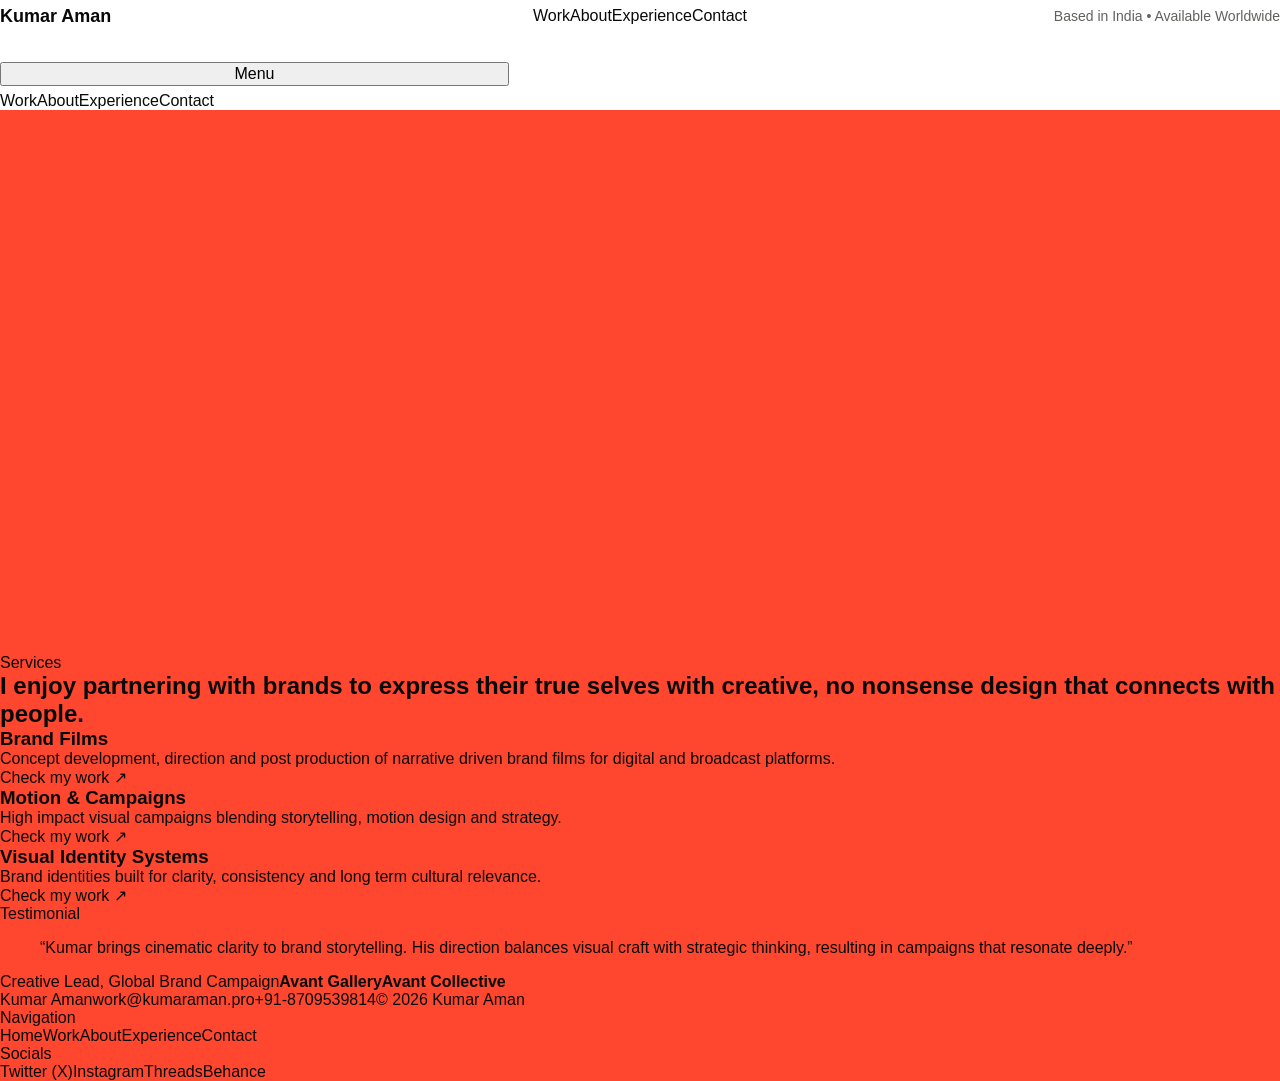
==== commit 952c07ce: "Rebuild homepage from Semibold reference" ====
--- a/index.html
+++ b/index.html
@@ -2,28 +2,18 @@
 <html lang="en">
 <head>
 <meta charset="utf-8"><meta name="viewport" content="width=device-width,initial-scale=1">
-<meta name="description" content="Kumar Aman is a Creative Director and Filmmaker building cinematic brand narratives, visual identities, motion experiences and films.">
+<meta name="description" content="Kumar Aman is a Creative Director and Filmmaker crafting cinematic brand narratives, motion experiences and visual systems.">
 <title>Kumar Aman | Creative Director & Filmmaker</title>
 <link rel="stylesheet" href="assets/style.css">
 </head>
 <body>
-<header class="nav-shell"><div class="nav-inner"><a class="wordmark" href="index.html">Kumar Aman<span>®</span></a><nav class="desktop-menu" aria-label="Primary navigation"><a href="#home">Home <small>01</small></a><a href="#about">About <small>02</small></a><a href="#work">Work <small>03</small></a><a href="#contact">Get in touch <small>04</small></a></nav><button class="menu-toggle" aria-expanded="false" aria-controls="mobile-menu"><span></span><span></span></button></div><div id="mobile-menu" class="mobile-menu"><a href="#home">01 / Home</a><a href="#about">02 / About</a><a href="#work">03 / Work</a><a href="#contact">04 / Contact</a></div></header>
+<header class="site-header"><div class="header-wrapper"><div class="header-inner"><a class="brand" href="index.html">Kumar Aman</a><nav class="desktop-nav" aria-label="Primary navigation"><a href="work.html">Work</a><a href="about.html">About</a><a href="services.html">Experience</a><a href="contact.html">Contact</a></nav><div class="availability">Based in India • Available Worldwide</div><button class="mobile-menu-toggle" type="button" aria-expanded="false" aria-controls="mobile-nav">Menu</button></div><nav id="mobile-nav" class="mobile-nav" aria-label="Mobile navigation"><a href="work.html">Work</a><a href="about.html">About</a><a href="services.html">Experience</a><a href="contact.html">Contact</a></nav></div></header>
 <main>
-<section id="home" class="hero"><div class="hero-noise"></div><div class="hero-accent"></div><div class="hero-top"><span>Creative Direction / Film / Design</span><span>India · Worldwide</span></div><div class="hero-bottom"><div class="hero-meta"><span>©2026 Kumar Aman</span><span>The Minimical®</span></div><div class="hero-title"><span>Hi, I am Kumar Aman®</span><h1>I’m a creative director, filmmaker and visual designer building cinematic brand experiences.</h1><a class="pill light" href="#contact">Get in touch <b>↗</b></a></div></div></section>
-<section id="about" class="intro section-white"><div class="section-frame"><div class="eyebrow">Hey, Just An Intro</div><div class="intro-copy"><h2>A multidisciplinary creative based in India, working across brand strategy, identity, motion, cinematography and digital storytelling.</h2><p>I build visual systems that make ideas clearer and stories more memorable. From the first concept to the final frame, I care about the relationship between strategy, craft and culture.</p><a class="pill dark" href="about.html">More about me <b>↗</b></a></div></div></section>
-<section class="image-band image-band-a"><div class="image-card card-one"><span>Brand</span></div><div class="image-card card-two"><span>Film</span></div><div class="image-card card-three"><span>Motion</span></div></section>
-<section class="approach section-white"><div class="section-head"><div><div class="eyebrow">Approach Style</div><span class="section-index">(KA® — 02)</span></div><span class="year">©2026</span></div><div class="approach-grid"><article><span class="num">01</span><h3>Strategy &amp; Direction</h3><span class="tag">FOUNDATION</span><p>Understand the audience, business and cultural context before defining the visual point of view.</p></article><article><span class="num">02</span><h3>Design &amp; Development</h3><span class="tag">CRAFT</span><p>Build the identity, motion language, campaign system or film with clarity and obsessive attention to detail.</p></article><article><span class="num">03</span><h3>Launch &amp; Growth</h3><span class="tag">DELIVERY</span><p>Translate the idea into usable assets and experiences that can live consistently across every relevant touchpoint.</p></article></div><div class="approach-foot"><a class="pill dark" href="contact.html">Contact now <b>↗</b></a><div class="progress"><span>Strategy</span><b>25%</b><span>Design</span><b>60%</b><span>Launch</span><b>100%</b></div></div></section>
-<section class="orange-panel"><div class="orange-shape"></div><div class="orange-copy"><span>From 0 to 100</span><strong>One clear idea.<br>One coherent system.</strong><p>Creative direction that connects the thinking to the making.</p></div></section>
-<section id="work" class="featured section-white"><div class="section-head"><div><div class="eyebrow">Featured Works</div><span class="section-index">(KA® — 03)</span></div><span class="year">©2026</span></div><div class="featured-intro"><div><span class="kicker">Portfolio</span><h2>Selected Work®</h2></div><div><p>A curated selection of brand campaigns, films and visual systems exploring storytelling through design and cinematic language.</p><a class="pill dark" href="work.html">View portfolio <b>↗</b></a></div></div><div class="work-list"><a href="work/pawperity.html" class="work-row"><div class="work-thumb thumb-paw"><span>01</span></div><div class="work-name"><h3>PawPerity</h3><span>Brand Identity / Packaging</span></div><span class="work-year">2026</span></a><a href="work/enchanted-vows.html" class="work-row"><div class="work-thumb thumb-vows"><span>02</span></div><div class="work-name"><h3>Enchanted Vows</h3><span>Brand Identity / Wedding Films</span></div><span class="work-year">2025</span></a><a href="work/health-seva.html" class="work-row"><div class="work-thumb thumb-health"><span>03</span></div><div class="work-name"><h3>Health Seva</h3><span>Brand Strategy / Digital</span></div><span class="work-year">2025</span></a><a href="work/jaano-junction.html" class="work-row"><div class="work-thumb thumb-jaano"><span>04</span></div><div class="work-name"><h3>Jaano Junction</h3><span>Campaign / Event Branding</span></div><span class="work-year">2024</span></a><a href="work/lucky-paul.html" class="work-row"><div class="work-thumb thumb-lucky"><span>05</span></div><div class="work-name"><h3>Lucky Paul Photography</h3><span>Identity / Photography</span></div><span class="work-year">2024</span></a><a href="work/sampann-gurukul.html" class="work-row"><div class="work-thumb thumb-sampann"><span>06</span></div><div class="work-name"><h3>Sampann Gurukul</h3><span>Branding / Campaign</span></div><span class="work-year">2024</span></a></div></section>
-<section class="stats section-white"><div class="stats-copy"><div class="eyebrow">Stats &amp; Facts</div><p>I take pride in creating solutions that are visually strong, strategically grounded and built to work in the real world.</p></div><div class="stats-grid"><div><strong>6+</strong><span>Years Experience</span><small>In creative direction, design and production.</small></div><div><strong>500+</strong><span>Projects Done</span><small>Across brand, film, motion and digital work.</small></div><div><strong>MTV</strong><span>India Feature</span><small>Selected creative work featured by MTV India.</small></div><div><strong>ELLE</strong><span>India Publication</span><small>Photography published in ELLE India.</small></div></div></section>
-<section class="services section-white"><div class="section-head"><div><div class="eyebrow">Premium Services</div><span class="section-index">(KA® — 05)</span></div><span class="year">©2026</span></div><div class="services-main"><div><span class="kicker">Creative Practice®</span><h2>From brand strategy to film, I bring the vision to life with precision and cinematic intent.</h2><a class="pill dark" href="services.html">View experience <b>↗</b></a></div><div class="service-grid"><span>Creative Direction</span><span>Brand Identity</span><span>Film Direction</span><span>Cinematography</span><span>Motion Design</span><span>Digital Campaigns</span><span>Photography</span><span>Post Production</span><span>Art Direction</span></div></div></section>
-<section class="benefits section-dark"><div class="section-head"><div><div class="eyebrow">Benefits of Hiring Me</div><span class="section-index">(KA® — 06)</span></div><span class="year">©2026</span></div><div class="benefit-layout"><div class="benefit-big"><span>ONE SMALL STEP</span><strong>From 0 to 100<br>without the noise.</strong></div><div class="benefit-list"><div><span>01</span><strong>One creative lead</strong><p>Strategy, direction and execution stay connected.</p></div><div><span>02</span><strong>End to end</strong><p>From concept development to final delivery.</p></div><div><span>03</span><strong>Worldwide</strong><p>Based in India and available for international work.</p></div></div></div></section>
-<section class="testimonials section-white"><div class="section-head"><div><div class="eyebrow">Voices About Me</div><span class="section-index">(KA® — 07)</span></div><span class="year">©2026</span></div><div class="testimonial-intro"><div><span class="kicker">Testimonial</span><h2>Trusted By Partners.</h2></div><p>Creative collaboration works best when the work is thoughtful, the process is clear and the result feels bigger than the brief.</p></div><div class="quotes"><blockquote>“Kumar brings cinematic clarity to brand storytelling. His direction balances visual craft with strategic thinking.”<footer>Creative Lead · Global Brand Campaign</footer></blockquote><blockquote>“A rare ability to move from concept to execution without losing the original idea.”<footer>Brand Partner · Creative Studio</footer></blockquote><blockquote>“The work feels considered, distinctive and built for the audience rather than the presentation.”<footer>Marketing Lead · Independent Brand</footer></blockquote></div></section>
-<section class="photo-section section-white"><div class="photo-copy"><div class="eyebrow">Shots By Me</div><span class="section-index">(KA® — 08)</span><span class="year">©2026</span><h2>Every Pixel Clicked.</h2><p>Photography and cinematography that capture atmosphere, people and the details that make a story feel real.</p><a class="pill dark" href="contact.html">Book an appointment <b>↗</b></a></div><div class="photo-visual"><div class="lens"><span>KA</span></div></div></section>
-<section class="expertise section-white"><div class="expertise-copy"><div class="eyebrow">Creative Director</div><span class="section-index">(KA® — 09)</span><h2>Expertise in<br><em>Visual Systems.</em></h2><p>Building ideas into identities, films, campaigns and experiences that can live beyond a single screen.</p><a class="pill dark" href="work.html">View portfolio <b>↗</b></a></div><div class="expertise-marquee"><div>BRAND · FILM · MOTION · DESIGN · CULTURE · BRAND · FILM · MOTION · DESIGN · CULTURE ·</div></div></section>
-<section class="pricing section-white"><div class="section-head"><div><div class="eyebrow">Pricing Structure</div><span class="section-index">(KA® — 10)</span></div><span class="year">©2026</span></div><div class="pricing-intro"><div><span class="kicker">Selected Engagements</span><h2>Feasible Plans.</h2></div><p>Every project is different. Scope, production requirements and timeline determine the final engagement.</p></div><div class="price-grid"><article><span>01</span><h3>Direction</h3><strong>Custom</strong><p>Creative direction, concept development and visual strategy.</p><a href="contact.html">Discuss project ↗</a></article><article class="featured-price"><span>02</span><h3>Production</h3><strong>Custom</strong><p>Film, photography, motion and end to end creative production.</p><a href="contact.html">Discuss project ↗</a></article><article><span>03</span><h3>Identity</h3><strong>Custom</strong><p>Brand identity, visual language and scalable design systems.</p><a href="contact.html">Discuss project ↗</a></article></div></section>
-<section class="faq section-white"><div class="section-head"><div><div class="eyebrow">FAQ</div><span class="section-index">(KA® — 11)</span></div></div><div class="faq-list"><details open><summary><span>01</span>What does a project look like?</summary><p>We begin with the brief, define the problem and establish a creative direction before moving into production.</p></details><details><summary><span>02</span>How is pricing structured?</summary><p>Pricing is based on scope, deliverables, production requirements and timeline.</p></details><details><summary><span>03</span>Are all projects fixed scope?</summary><p>No. Engagements can be structured around a defined project, campaign or ongoing creative direction.</p></details><details><summary><span>04</span>What do I need to get started?</summary><p>A clear idea of what you are trying to achieve is enough. We can shape the rest together.</p></details><details><summary><span>05</span>Do you work internationally?</summary><p>Yes. Kumar Aman is based in India and available worldwide.</p></details></div></section>
-<section class="updates section-white"><div class="section-head"><div><div class="eyebrow">Latest Updates</div><span class="section-index">(KA® — 12)</span></div><span class="year">©2026</span></div><div class="updates-intro"><div><span class="kicker">Latest Work</span><h2>Latest Insights.</h2></div><p>Notes on design, filmmaking, visual culture and the process behind selected work.</p></div><div class="update-list"><a href="work.html"><span>01</span><strong>Building cinematic brand systems</strong><small>Creative Direction</small></a><a href="work.html"><span>02</span><strong>From identity to campaign language</strong><small>Brand Strategy</small></a><a href="work.html"><span>03</span><strong>Why motion changes how a brand feels</strong><small>Motion Design</small></a></div></section>
-<section id="contact" class="contact-cta section-orange"><div class="section-head"><div><div class="eyebrow">Let's Work Together</div><span class="section-index">(KA® — 13)</span></div><span class="year">©2026</span></div><div class="contact-main"><div><span class="kicker">Contact Now</span><h2>Contact Me!</h2><p>Let’s create something considered, cinematic and worth remembering.</p><a class="pill light" href="mailto:work@kumaraman.pro">work@kumaraman.pro <b>↗</b></a></div><div class="contact-details"><span>24/7 Full Time Support</span><span>Available Worldwide</span><a href="tel:+918709539814">+91 8709539814</a><a href="mailto:work@kumaraman.pro">work@kumaraman.pro</a></div></div></section>
-</main><footer class="footer"><div class="footer-top"><div><a class="wordmark dark-wordmark" href="index.html">Kumar Aman<span>®</span></a><p>Crafted with creativity and purpose. Brand, film, motion and visual storytelling from India to everywhere.</p></div><div class="footer-links"><a href="#home">01 / Home</a><a href="#about">02 / About</a><a href="#work">03 / Work</a><a href="#contact">04 / Contact</a></div><div><span>Stay connected®</span><a href="mailto:work@kumaraman.pro">work@kumaraman.pro</a><a href="tel:+918709539814">+91 8709539814</a></div></div><div class="footer-bottom"><span>Copyright © Kumar Aman 2026</span><span>The Minimical</span><a href="#home">Back to top ↑</a></div></footer><script src="assets/app.js"></script>
+<section class="intro-section"><div class="narrow-container"><div class="intro-content reveal"><div class="avatar" aria-label="Kumar Aman">KA</div><h1>Kumar Aman<br>Creative Director &amp; Filmmaker<br><br>Crafting cinematic brand narratives, motion experiences and visual systems that shape culture.</h1><div class="intro-buttons"><a class="button button-grey" href="work.html">View Selected Work</a><a class="button button-purple" href="assets/Kumar-Aman-Resume.pdf" download>Download Resume</a></div></div></div></section>
+<section class="featured-section"><div class="standard-container section-stack"><div class="project-grid"><a class="project-card reveal" href="work/pawperity.html"><div class="project-image pawperity"><span>PawPerity</span></div><div class="project-info"><h2>PawPerity</h2><p>Brand Identity / Packaging</p></div></a><a class="project-card reveal" href="work/enchanted-vows.html"><div class="project-image vows"><span>Enchanted Vows</span></div><div class="project-info"><h2>Enchanted Vows</h2><p>Identity / Wedding Films</p></div></a><a class="project-card reveal" href="work/health-seva.html"><div class="project-image health"><span>Health Seva</span></div><div class="project-info"><h2>Health Seva</h2><p>Brand Strategy / Digital</p></div></a><a class="project-card reveal" href="work/jaano-junction.html"><div class="project-image jaano"><span>Jaano Junction</span></div><div class="project-info"><h2>Jaano Junction</h2><p>Campaign / Event Branding</p></div></a><a class="project-card reveal" href="work/lucky-paul.html"><div class="project-image lucky"><span>Lucky Paul</span></div><div class="project-info"><h2>Lucky Paul Photography</h2><p>Identity / Photography</p></div></a><a class="project-card reveal" href="work/sampann-gurukul.html"><div class="project-image sampann"><span>Sampann Gurukul</span></div><div class="project-info"><h2>Sampann Gurukul</h2><p>Branding / Campaign</p></div></a></div></div></section>
+<section class="services-section"><div class="standard-container services-grid"><div class="services-label"><div class="overline"><i></i>Services</div></div><div class="services-content"><h2>I enjoy partnering with brands to express their true selves with creative, no nonsense design that connects with people.</h2><div class="service-list"><article><h3>Brand Films</h3><p>Concept development, direction and post production of narrative driven brand films for digital and broadcast platforms.</p><a href="work.html">Check my work ↗</a></article><article><h3>Motion &amp; Campaigns</h3><p>High impact visual campaigns blending storytelling, motion design and strategy.</p><a href="work.html">Check my work ↗</a></article><article><h3>Visual Identity Systems</h3><p>Brand identities built for clarity, consistency and long term cultural relevance.</p><a href="work.html">Check my work ↗</a></article></div></div></div></section>
+<section class="testimonial-section"><div class="standard-container testimonial-grid"><div class="services-label"><div class="overline"><i></i>Testimonial</div></div><div class="testimonial-content"><blockquote>“Kumar brings cinematic clarity to brand storytelling. His direction balances visual craft with strategic thinking, resulting in campaigns that resonate deeply.”</blockquote><div class="testimonial-meta"><span>Creative Lead, Global Brand Campaign</span><strong>Avant Gallery</strong><strong>Avant Collective</strong></div></div></div></section>
+</main>
+<footer class="site-footer"><div class="standard-container footer-grid"><div class="footer-column footer-brand"><a href="index.html">Kumar Aman</a><a href="mailto:work@kumaraman.pro">work@kumaraman.pro</a><a href="tel:+918709539814">+91-8709539814</a><span>© 2026 Kumar Aman</span></div><div class="footer-column"><div class="overline"><i></i>Navigation</div><a href="index.html">Home</a><a href="work.html">Work</a><a href="about.html">About</a><a href="services.html">Experience</a><a href="contact.html">Contact</a></div><div class="footer-column"><div class="overline"><i></i>Socials</div><a href="https://x.com/" target="_blank" rel="noopener">Twitter (X)</a><a href="https://www.instagram.com/framedbyaman/" target="_blank" rel="noopener">Instagram</a><a href="https://www.threads.net/" target="_blank" rel="noopener">Threads</a><a href="https://www.behance.net/" target="_blank" rel="noopener">Behance</a></div></div></footer>
+<script src="assets/app.js"></script>
 </body></html>
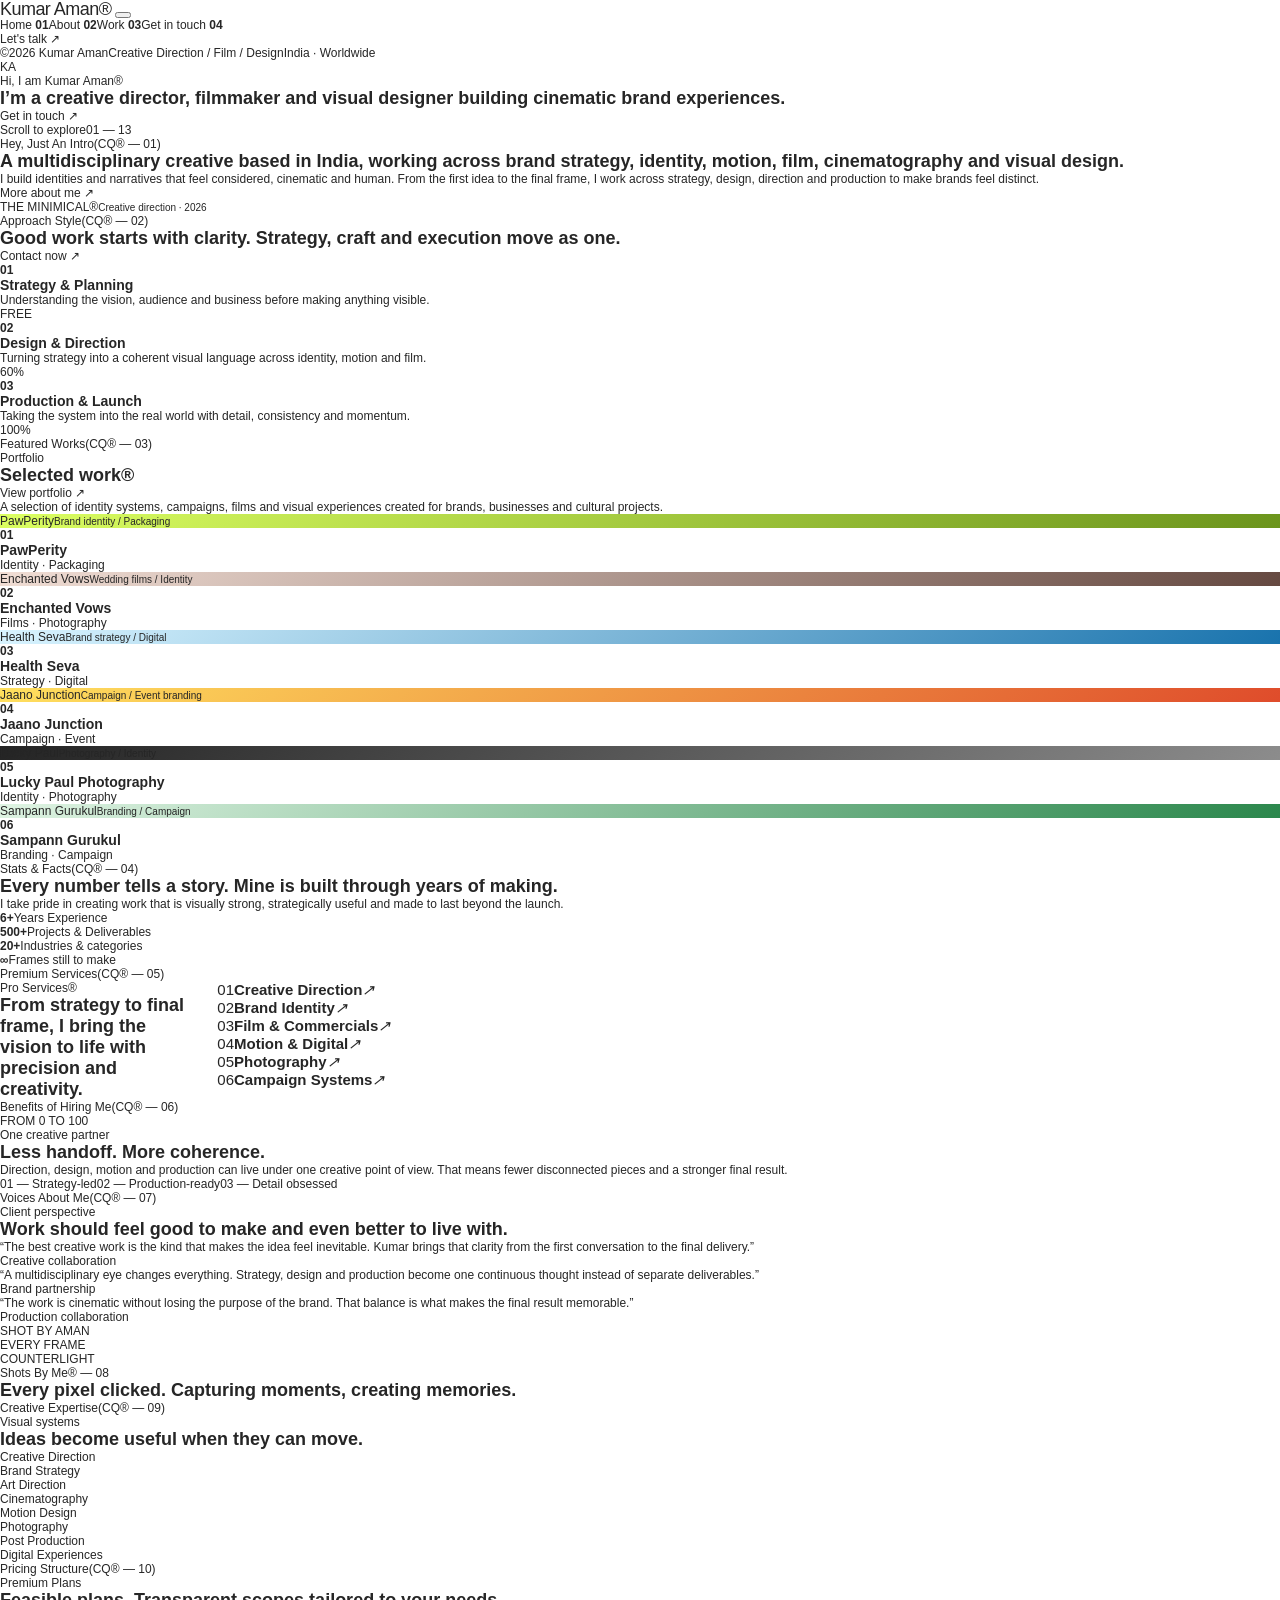
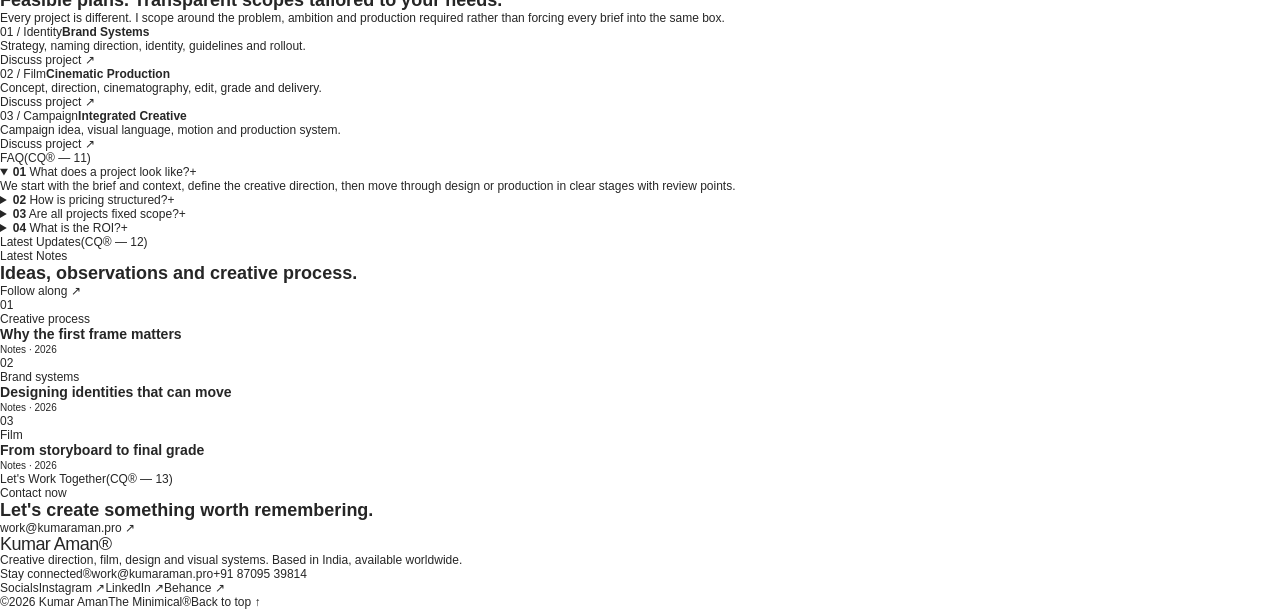
==== commit 567dce15: "Rebuild homepage from captured Viper reference" ====
--- a/index.html
+++ b/index.html
@@ -1,19 +1,89 @@
 <!doctype html>
 <html lang="en">
 <head>
-<meta charset="utf-8"><meta name="viewport" content="width=device-width,initial-scale=1">
-<meta name="description" content="Kumar Aman is a Creative Director and Filmmaker crafting cinematic brand narratives, motion experiences and visual systems.">
+<meta charset="utf-8">
+<meta name="viewport" content="width=device-width,initial-scale=1,viewport-fit=cover">
+<meta name="theme-color" content="#ff462e">
+<meta name="description" content="Kumar Aman is a Creative Director, Filmmaker and Visual Designer based in India, working worldwide across brand strategy, identity, motion, film and visual systems.">
 <title>Kumar Aman | Creative Director & Filmmaker</title>
 <link rel="stylesheet" href="assets/style.css">
 </head>
 <body>
-<header class="site-header"><div class="header-wrapper"><div class="header-inner"><a class="brand" href="index.html">Kumar Aman</a><nav class="desktop-nav" aria-label="Primary navigation"><a href="work.html">Work</a><a href="about.html">About</a><a href="services.html">Experience</a><a href="contact.html">Contact</a></nav><div class="availability">Based in India • Available Worldwide</div><button class="mobile-menu-toggle" type="button" aria-expanded="false" aria-controls="mobile-nav">Menu</button></div><nav id="mobile-nav" class="mobile-nav" aria-label="Mobile navigation"><a href="work.html">Work</a><a href="about.html">About</a><a href="services.html">Experience</a><a href="contact.html">Contact</a></nav></div></header>
+<header class="site-header" id="top">
+  <nav class="nav-shell">
+    <a class="brand" href="index.html" aria-label="Kumar Aman home">Kumar Aman<span>®</span></a>
+    <button class="menu-toggle" aria-expanded="false" aria-controls="site-nav"><i></i><i></i></button>
+    <div class="nav-links" id="site-nav">
+      <a href="#home">Home <b>01</b></a><a href="#about">About <b>02</b></a><a href="#work">Work <b>03</b></a><a href="#contact">Get in touch <b>04</b></a>
+    </div>
+    <a class="nav-cta" href="#contact">Let's talk <span>↗</span></a>
+  </nav>
+</header>
 <main>
-<section class="intro-section"><div class="narrow-container"><div class="intro-content reveal"><div class="avatar" aria-label="Kumar Aman">KA</div><h1>Kumar Aman<br>Creative Director &amp; Filmmaker<br><br>Crafting cinematic brand narratives, motion experiences and visual systems that shape culture.</h1><div class="intro-buttons"><a class="button button-grey" href="work.html">View Selected Work</a><a class="button button-purple" href="assets/Kumar-Aman-Resume.pdf" download>Download Resume</a></div></div></div></section>
-<section class="featured-section"><div class="standard-container section-stack"><div class="project-grid"><a class="project-card reveal" href="work/pawperity.html"><div class="project-image pawperity"><span>PawPerity</span></div><div class="project-info"><h2>PawPerity</h2><p>Brand Identity / Packaging</p></div></a><a class="project-card reveal" href="work/enchanted-vows.html"><div class="project-image vows"><span>Enchanted Vows</span></div><div class="project-info"><h2>Enchanted Vows</h2><p>Identity / Wedding Films</p></div></a><a class="project-card reveal" href="work/health-seva.html"><div class="project-image health"><span>Health Seva</span></div><div class="project-info"><h2>Health Seva</h2><p>Brand Strategy / Digital</p></div></a><a class="project-card reveal" href="work/jaano-junction.html"><div class="project-image jaano"><span>Jaano Junction</span></div><div class="project-info"><h2>Jaano Junction</h2><p>Campaign / Event Branding</p></div></a><a class="project-card reveal" href="work/lucky-paul.html"><div class="project-image lucky"><span>Lucky Paul</span></div><div class="project-info"><h2>Lucky Paul Photography</h2><p>Identity / Photography</p></div></a><a class="project-card reveal" href="work/sampann-gurukul.html"><div class="project-image sampann"><span>Sampann Gurukul</span></div><div class="project-info"><h2>Sampann Gurukul</h2><p>Branding / Campaign</p></div></a></div></div></section>
-<section class="services-section"><div class="standard-container services-grid"><div class="services-label"><div class="overline"><i></i>Services</div></div><div class="services-content"><h2>I enjoy partnering with brands to express their true selves with creative, no nonsense design that connects with people.</h2><div class="service-list"><article><h3>Brand Films</h3><p>Concept development, direction and post production of narrative driven brand films for digital and broadcast platforms.</p><a href="work.html">Check my work ↗</a></article><article><h3>Motion &amp; Campaigns</h3><p>High impact visual campaigns blending storytelling, motion design and strategy.</p><a href="work.html">Check my work ↗</a></article><article><h3>Visual Identity Systems</h3><p>Brand identities built for clarity, consistency and long term cultural relevance.</p><a href="work.html">Check my work ↗</a></article></div></div></div></section>
-<section class="testimonial-section"><div class="standard-container testimonial-grid"><div class="services-label"><div class="overline"><i></i>Testimonial</div></div><div class="testimonial-content"><blockquote>“Kumar brings cinematic clarity to brand storytelling. His direction balances visual craft with strategic thinking, resulting in campaigns that resonate deeply.”</blockquote><div class="testimonial-meta"><span>Creative Lead, Global Brand Campaign</span><strong>Avant Gallery</strong><strong>Avant Collective</strong></div></div></div></section>
+<section class="hero" id="home">
+  <div class="hero-top"><span>©2026 Kumar Aman</span><span>Creative Direction / Film / Design</span><span>India · Worldwide</span></div>
+  <div class="hero-center"><div class="hero-mark">KA</div><p>Hi, I am Kumar Aman<span>®</span></p><h1>I’m a creative director, filmmaker and visual designer building cinematic brand experiences.</h1><a class="round-link" href="#contact">Get in touch <span>↗</span></a></div>
+  <div class="hero-bottom"><span>Scroll to explore</span><span>01 — 13</span></div>
+</section>
+<section class="intro section" id="about">
+  <div class="section-meta"><span>Hey, Just An Intro</span><span>(CQ® — 01)</span></div>
+  <div class="intro-grid"><h2>A multidisciplinary creative based in India, working across brand strategy, identity, motion, film, cinematography and visual design.</h2><div class="intro-copy"><p>I build identities and narratives that feel considered, cinematic and human. From the first idea to the final frame, I work across strategy, design, direction and production to make brands feel distinct.</p><a href="about.html">More about me ↗</a></div></div>
+</section>
+<section class="media-break"><div class="media-card visual-one"><span>THE MINIMICAL®</span><small>Creative direction · 2026</small></div></section>
+<section class="approach section">
+  <div class="section-meta"><span>Approach Style</span><span>(CQ® — 02)</span></div>
+  <div class="approach-head"><h2>Good work starts with clarity. Strategy, craft and execution move as one.</h2><a class="pill-link" href="#contact">Contact now ↗</a></div>
+  <div class="approach-grid">
+    <article><b>01</b><h3>Strategy & Planning</h3><p>Understanding the vision, audience and business before making anything visible.</p><span>FREE</span></article>
+    <article><b>02</b><h3>Design & Direction</h3><p>Turning strategy into a coherent visual language across identity, motion and film.</p><span>60%</span></article>
+    <article><b>03</b><h3>Production & Launch</h3><p>Taking the system into the real world with detail, consistency and momentum.</p><span>100%</span></article>
+  </div>
+</section>
+<section class="work section" id="work">
+  <div class="section-meta"><span>Featured Works</span><span>(CQ® — 03)</span></div>
+  <div class="section-title-row"><div><span class="eyebrow">Portfolio</span><h2>Selected work<span>®</span></h2></div><a class="pill-link" href="work.html">View portfolio ↗</a></div>
+  <p class="section-lead">A selection of identity systems, campaigns, films and visual experiences created for brands, businesses and cultural projects.</p>
+  <div class="work-grid">
+    <a class="work-card wide" href="work/pawperity.html"><div class="work-art pawperity"><span>PawPerity</span><small>Brand identity / Packaging</small></div><div class="work-caption"><b>01</b><h3>PawPerity</h3><span>Identity · Packaging</span></div></a>
+    <a class="work-card" href="work/enchanted-vows.html"><div class="work-art vows"><span>Enchanted Vows</span><small>Wedding films / Identity</small></div><div class="work-caption"><b>02</b><h3>Enchanted Vows</h3><span>Films · Photography</span></div></a>
+    <a class="work-card" href="work/health-seva.html"><div class="work-art health"><span>Health Seva</span><small>Brand strategy / Digital</small></div><div class="work-caption"><b>03</b><h3>Health Seva</h3><span>Strategy · Digital</span></div></a>
+    <a class="work-card wide" href="work/jaano-junction.html"><div class="work-art jaano"><span>Jaano Junction</span><small>Campaign / Event branding</small></div><div class="work-caption"><b>04</b><h3>Jaano Junction</h3><span>Campaign · Event</span></div></a>
+    <a class="work-card" href="work/lucky-paul.html"><div class="work-art lucky"><span>Lucky Paul</span><small>Photography / Identity</small></div><div class="work-caption"><b>05</b><h3>Lucky Paul Photography</h3><span>Identity · Photography</span></div></a>
+    <a class="work-card" href="work/sampann-gurukul.html"><div class="work-art sampann"><span>Sampann Gurukul</span><small>Branding / Campaign</small></div><div class="work-caption"><b>06</b><h3>Sampann Gurukul</h3><span>Branding · Campaign</span></div></a>
+  </div>
+</section>
+<section class="stats section">
+  <div class="section-meta"><span>Stats & Facts</span><span>(CQ® — 04)</span></div>
+  <div class="stats-intro"><h2>Every number tells a story. Mine is built through years of making.</h2><p>I take pride in creating work that is visually strong, strategically useful and made to last beyond the launch.</p></div>
+  <div class="stats-grid"><div><strong>6+</strong><span>Years Experience</span></div><div><strong>500+</strong><span>Projects & Deliverables</span></div><div><strong>20+</strong><span>Industries & categories</span></div><div><strong>∞</strong><span>Frames still to make</span></div></div>
+</section>
+<section class="services section">
+  <div class="section-meta"><span>Premium Services</span><span>(CQ® — 05)</span></div>
+  <div class="services-grid"><div><span class="eyebrow">Pro Services®</span><h2>From strategy to final frame, I bring the vision to life with precision and creativity.</h2></div><div class="service-list"><a href="services.html"><span>01</span><b>Creative Direction</b><em>↗</em></a><a href="services.html"><span>02</span><b>Brand Identity</b><em>↗</em></a><a href="services.html"><span>03</span><b>Film & Commercials</b><em>↗</em></a><a href="services.html"><span>04</span><b>Motion & Digital</b><em>↗</em></a><a href="services.html"><span>05</span><b>Photography</b><em>↗</em></a><a href="services.html"><span>06</span><b>Campaign Systems</b><em>↗</em></a></div></div>
+</section>
+<section class="benefits section">
+  <div class="section-meta"><span>Benefits of Hiring Me</span><span>(CQ® — 06)</span></div>
+  <div class="benefit-grid"><div class="benefit-art visual-two"><span>FROM 0 TO 100</span></div><div class="benefit-copy"><span class="eyebrow">One creative partner</span><h2>Less handoff. More coherence.</h2><p>Direction, design, motion and production can live under one creative point of view. That means fewer disconnected pieces and a stronger final result.</p><div class="benefit-list"><span>01 — Strategy-led</span><span>02 — Production-ready</span><span>03 — Detail obsessed</span></div></div></div>
+</section>
+<section class="testimonials section">
+  <div class="section-meta"><span>Voices About Me</span><span>(CQ® — 07)</span></div>
+  <div class="testimonial-head"><span class="eyebrow">Client perspective</span><h2>Work should feel good to make and even better to live with.</h2></div>
+  <div class="quotes"><article><p>“The best creative work is the kind that makes the idea feel inevitable. Kumar brings that clarity from the first conversation to the final delivery.”</p><span>Creative collaboration</span></article><article><p>“A multidisciplinary eye changes everything. Strategy, design and production become one continuous thought instead of separate deliverables.”</p><span>Brand partnership</span></article><article><p>“The work is cinematic without losing the purpose of the brand. That balance is what makes the final result memorable.”</p><span>Production collaboration</span></article></div>
+</section>
+<section class="photo-section"><div class="photo-grid"><div class="photo visual-three"><span>SHOT BY AMAN</span></div><div class="photo visual-four"><span>EVERY FRAME</span></div><div class="photo visual-five"><span>COUNTERLIGHT</span></div></div><div class="photo-title"><span>Shots By Me® — 08</span><h2>Every pixel clicked. Capturing moments, creating memories.</h2></div></section>
+<section class="expertise section">
+  <div class="section-meta"><span>Creative Expertise</span><span>(CQ® — 09)</span></div>
+  <div class="expertise-grid"><div><span class="eyebrow">Visual systems</span><h2>Ideas become useful when they can move.</h2></div><div class="expertise-list"><p>Creative Direction</p><p>Brand Strategy</p><p>Art Direction</p><p>Cinematography</p><p>Motion Design</p><p>Photography</p><p>Post Production</p><p>Digital Experiences</p></div></div>
+</section>
+<section class="pricing section">
+  <div class="section-meta"><span>Pricing Structure</span><span>(CQ® — 10)</span></div>
+  <div class="pricing-head"><span class="eyebrow">Premium Plans</span><h2>Feasible plans. Transparent scopes tailored to your needs.</h2><p>Every project is different. I scope around the problem, ambition and production required rather than forcing every brief into the same box.</p></div>
+  <div class="pricing-grid"><article><span>01 / Identity</span><strong>Brand Systems</strong><p>Strategy, naming direction, identity, guidelines and rollout.</p><a href="#contact">Discuss project ↗</a></article><article><span>02 / Film</span><strong>Cinematic Production</strong><p>Concept, direction, cinematography, edit, grade and delivery.</p><a href="#contact">Discuss project ↗</a></article><article><span>03 / Campaign</span><strong>Integrated Creative</strong><p>Campaign idea, visual language, motion and production system.</p><a href="#contact">Discuss project ↗</a></article></div>
+</section>
+<section class="faq section"><div class="section-meta"><span>FAQ</span><span>(CQ® — 11)</span></div><div class="faq-list"><details open><summary><b>01</b> What does a project look like?<span>+</span></summary><p>We start with the brief and context, define the creative direction, then move through design or production in clear stages with review points.</p></details><details><summary><b>02</b> How is pricing structured?<span>+</span></summary><p>Projects are scoped around deliverables, complexity, timeline and production requirements.</p></details><details><summary><b>03</b> Are all projects fixed scope?<span>+</span></summary><p>No. Smaller engagements can be fixed scope while larger productions can be structured in phases.</p></details><details><summary><b>04</b> What is the ROI?<span>+</span></summary><p>The aim is work that improves perception, clarity and conversion while creating a system your team can actually use.</p></details></div></section>
+<section class="updates section"><div class="section-meta"><span>Latest Updates</span><span>(CQ® — 12)</span></div><div class="updates-head"><div><span class="eyebrow">Latest Notes</span><h2>Ideas, observations and creative process.</h2></div><a class="pill-link" href="https://www.instagram.com/framedbyaman/" target="_blank" rel="noopener">Follow along ↗</a></div><div class="update-grid"><article><div class="update-art u1">01</div><span>Creative process</span><h3>Why the first frame matters</h3><small>Notes · 2026</small></article><article><div class="update-art u2">02</div><span>Brand systems</span><h3>Designing identities that can move</h3><small>Notes · 2026</small></article><article><div class="update-art u3">03</div><span>Film</span><h3>From storyboard to final grade</h3><small>Notes · 2026</small></article></div></section>
+<section class="contact-cta" id="contact"><div class="section-meta"><span>Let's Work Together</span><span>(CQ® — 13)</span></div><div><span class="eyebrow">Contact now</span><h2>Let's create something worth remembering.</h2><a class="cta-link" href="mailto:work@kumaraman.pro">work@kumaraman.pro <span>↗</span></a></div></section>
 </main>
-<footer class="site-footer"><div class="standard-container footer-grid"><div class="footer-column footer-brand"><a href="index.html">Kumar Aman</a><a href="mailto:work@kumaraman.pro">work@kumaraman.pro</a><a href="tel:+918709539814">+91-8709539814</a><span>© 2026 Kumar Aman</span></div><div class="footer-column"><div class="overline"><i></i>Navigation</div><a href="index.html">Home</a><a href="work.html">Work</a><a href="about.html">About</a><a href="services.html">Experience</a><a href="contact.html">Contact</a></div><div class="footer-column"><div class="overline"><i></i>Socials</div><a href="https://x.com/" target="_blank" rel="noopener">Twitter (X)</a><a href="https://www.instagram.com/framedbyaman/" target="_blank" rel="noopener">Instagram</a><a href="https://www.threads.net/" target="_blank" rel="noopener">Threads</a><a href="https://www.behance.net/" target="_blank" rel="noopener">Behance</a></div></div></footer>
+<footer class="footer"><div class="footer-top"><div><a class="brand" href="#top">Kumar Aman<span>®</span></a><p>Creative direction, film, design and visual systems. Based in India, available worldwide.</p></div><div><span>Stay connected®</span><a href="mailto:work@kumaraman.pro">work@kumaraman.pro</a><a href="tel:+918709539814">+91 87095 39814</a></div><div><span>Socials</span><a href="https://www.instagram.com/framedbyaman/" target="_blank" rel="noopener">Instagram ↗</a><a href="https://www.linkedin.com/in/kumaramann/" target="_blank" rel="noopener">LinkedIn ↗</a><a href="https://www.behance.net/" target="_blank" rel="noopener">Behance ↗</a></div></div><div class="footer-bottom"><span>©2026 Kumar Aman</span><span>The Minimical®</span><a href="#top">Back to top ↑</a></div></footer>
 <script src="assets/app.js"></script>
-</body></html>
+</body></html>
--- a/assets/style.css
+++ b/assets/style.css
@@ -1 +1 @@
-@font-face{font-family:InterLocal;src:local("Inter")}*{box-sizing:border-box}html{scroll-behavior:smooth}body{margin:0;background:#ff462e;color:#090909;font-family:InterLocal,Inter,Arial,sans-serif;-webkit-font-smoothing:antialiased}a{text-decoration:none;color:inherit}button,input,textarea,select{font:inherit}p,h1,h2,h3{margin:0}.section-white{background:#fff}.section-dark{background:#090909;color:#f9f9f9}.section-orange{background:#ff462e;color:#090909}.nav-shell{position:fixed;z-index:100;top:0;left:0;width:100%;padding:22px 34px;color:#f9f9f9;mix-blend-mode:difference}.nav-inner{max-width:1340px;margin:auto;display:flex;align-items:center;justify-content:space-between}.wordmark{font-size:18px;font-weight:600;letter-spacing:-.06em}.wordmark span{font-size:9px;vertical-align:top;margin-left:2px}.desktop-menu{display:flex;gap:28px}.desktop-menu a{font-size:12px;letter-spacing:-.02em}.desktop-menu small{font-size:9px;opacity:.55;margin-left:8px}.menu-toggle{display:none;background:none;border:0;padding:8px}.menu-toggle span{display:block;width:22px;height:1px;background:#fff;margin:5px}.mobile-menu{display:none}.hero{height:100vh;min-height:720px;background:#090909;color:#f9f9f9;position:sticky;top:0;z-index:1;overflow:hidden;padding:34px}.hero-noise{position:absolute;inset:0;opacity:.12;background-image:radial-gradient(#fff .6px,transparent .7px);background-size:5px 5px}.hero-accent{position:absolute;left:0;top:0;width:100%;height:7px;background:#ff462e}.hero-top{position:absolute;top:34px;left:34px;right:34px;display:flex;justify-content:space-between;font-size:11px;opacity:.65;text-transform:uppercase;letter-spacing:.04em}.hero-bottom{position:absolute;left:34px;right:34px;bottom:34px;display:grid;grid-template-columns:1fr 28%;gap:30px;align-items:end}.hero-meta{display:flex;gap:28px;font-size:11px;opacity:.65;text-transform:uppercase;letter-spacing:.04em}.hero-title{max-width:430px;display:flex;flex-direction:column;gap:24px}.hero-title>span{font-size:20px;font-weight:600;letter-spacing:-.03em}.hero-title h1{font-size:clamp(42px,4.1vw,70px);line-height:.92;letter-spacing:-.075em;font-weight:500}.pill{display:inline-flex;align-items:center;justify-content:space-between;gap:24px;width:max-content;padding:12px 14px;border-radius:999px;font-size:12px;font-weight:600}.pill b{font-size:15px;font-weight:400}.pill.light{background:#f9f9f9;color:#090909}.pill.dark{background:#090909;color:#f9f9f9}.section-frame,.approach,.featured,.stats,.services,.testimonials,.photo-section,.expertise,.pricing,.faq,.updates,.contact-cta{padding-left:40px;padding-right:40px}.intro{padding-top:100px;padding-bottom:100px}.section-frame{max-width:1800px;margin:auto;display:grid;grid-template-columns:1fr 2fr;gap:40px}.eyebrow{font-size:11px;text-transform:uppercase;letter-spacing:.08em;color:#63615e}.intro-copy{max-width:900px;display:flex;flex-direction:column;gap:34px}.intro-copy h2{font-size:clamp(38px,5vw,72px);line-height:.97;letter-spacing:-.065em;font-weight:500}.intro-copy p{font-size:20px;line-height:1.3;color:#63615e;max-width:620px}.image-band{background:#fff;padding:0 40px 120px;display:grid;grid-template-columns:1.2fr .8fr .8fr;gap:20px}.image-card{height:520px;border-radius:10px;overflow:hidden;display:flex;align-items:flex-end;padding:28px;position:relative}.image-card:after{content:"";position:absolute;inset:0;background:linear-gradient(180deg,transparent 35%,rgba(0,0,0,.5))}.image-card span{position:relative;z-index:2;color:#fff;font-size:42px;letter-spacing:-.06em}.card-one{background:radial-gradient(circle at 30% 20%,#ffb5a8,#7b1e13 70%)}.card-two{background:linear-gradient(145deg,#6e6e6e,#101010)}.card-three{background:linear-gradient(145deg,#b6e1ff,#1c4266)}.approach{padding-top:0;padding-bottom:100px}.section-head{display:flex;justify-content:space-between;align-items:flex-start;max-width:1800px;margin:0 auto 50px}.section-head>div{display:flex;gap:14px;align-items:flex-start}.section-index{font-size:11px;color:#63615e}.year{font-size:11px;color:#63615e}.approach-grid{max-width:1800px;margin:auto;display:grid;grid-template-columns:repeat(3,1fr);gap:20px}.approach-grid article{background:#f7f7f7;border-radius:10px;padding:34px;min-height:480px;display:flex;flex-direction:column;justify-content:space-between}.num{font-size:11px;color:#63615e}.approach-grid h3{font-size:42px;line-height:.98;letter-spacing:-.06em;font-weight:500}.tag,.kicker{font-size:10px;text-transform:uppercase;letter-spacing:.08em;color:#63615e}.approach-grid p{font-size:16px;line-height:1.4;color:#63615e;max-width:420px}.approach-foot{max-width:1800px;margin:30px auto 0;display:flex;justify-content:space-between;align-items:center}.progress{display:grid;grid-template-columns:auto auto;gap:8px 18px;font-size:11px;color:#63615e}.progress b{color:#090909}.orange-panel{height:720px;background:#ff462e;position:relative;overflow:hidden;display:flex;align-items:center;justify-content:center}.orange-shape{width:600px;height:600px;border-radius:50%;background:#090909;filter:blur(1px);transform:translateX(-140px)}.orange-copy{position:absolute;right:9%;width:390px;display:flex;flex-direction:column;gap:18px}.orange-copy span{font-size:11px;text-transform:uppercase;letter-spacing:.08em}.orange-copy strong{font-size:62px;line-height:.9;letter-spacing:-.07em;font-weight:500}.orange-copy p{font-size:18px;max-width:320px}.featured{padding-top:120px;padding-bottom:160px}.featured-intro,.pricing-intro,.updates-intro{max-width:1800px;margin:auto;display:grid;grid-template-columns:1fr 1fr;gap:40px;align-items:end}.featured-intro h2,.pricing-intro h2,.updates-intro h2{font-size:clamp(54px,7vw,100px);line-height:.88;letter-spacing:-.07em;font-weight:500;margin-top:14px}.featured-intro p,.pricing-intro p,.updates-intro p{font-size:20px;line-height:1.25;color:#63615e;max-width:480px}.work-list{max-width:1800px;margin:80px auto 0}.work-row{display:grid;grid-template-columns:180px 1fr 80px;align-items:center;gap:24px;padding:20px 0;border-top:1px solid #d9d9d9;transition:padding .3s ease}.work-row:last-child{border-bottom:1px solid #d9d9d9}.work-row:hover{padding-left:8px;padding-right:8px}.work-thumb{height:120px;border-radius:7px;display:flex;align-items:flex-start;justify-content:flex-end;padding:12px;color:#fff;font-size:11px;overflow:hidden}.thumb-paw{background:linear-gradient(135deg,#d5ff56,#5d8b18)}.thumb-vows{background:linear-gradient(135deg,#e7c8b8,#6a443a)}.thumb-health{background:linear-gradient(135deg,#d8f2ff,#176a9f)}.thumb-jaano{background:linear-gradient(135deg,#ffd34d,#db492b)}.thumb-lucky{background:linear-gradient(135deg,#333,#888)}.thumb-sampann{background:linear-gradient(135deg,#d7f2dd,#23834a)}.work-name h3{font-size:34px;letter-spacing:-.05em;font-weight:500}.work-name span,.work-year{font-size:11px;color:#63615e}.stats{padding-top:120px;padding-bottom:160px;display:grid;grid-template-columns:1fr 2fr;gap:40px}.stats-copy p{font-size:20px;line-height:1.3;color:#63615e;max-width:430px;margin-top:28px}.stats-grid{display:grid;grid-template-columns:repeat(2,1fr);gap:20px}.stats-grid div{min-height:220px;padding:30px;border:1px solid #d9d9d9;border-radius:10px;display:flex;flex-direction:column;justify-content:flex-end}.stats-grid strong{font-size:72px;line-height:.9;letter-spacing:-.07em;font-weight:500}.stats-grid span{font-size:16px;margin-top:16px}.stats-grid small{font-size:13px;color:#63615e;margin-top:8px}.services{padding-top:120px;padding-bottom:120px}.services-main{max-width:1800px;margin:auto;display:grid;grid-template-columns:1fr 1fr;gap:180px}.services-main h2{font-size:clamp(46px,5.5vw,78px);line-height:.92;letter-spacing:-.07em;font-weight:500;margin:20px 0 36px}.service-grid{display:grid;grid-template-columns:1fr 1fr;border-top:1px solid #d9d9d9}.service-grid span{padding:16px 0;border-bottom:1px solid #d9d9d9;font-size:15px}.benefits{padding:120px 40px 160px}.benefit-layout{max-width:1800px;margin:auto;display:grid;grid-template-columns:1.3fr .7fr;gap:100px}.benefit-big{min-height:500px;border-radius:10px;background:#f5f4f3;color:#090909;padding:40px;display:flex;flex-direction:column;justify-content:flex-end}.benefit-big span{font-size:11px;color:#63615e}.benefit-big strong{font-size:clamp(58px,7vw,110px);line-height:.87;letter-spacing:-.08em;font-weight:500;margin-top:30px}.benefit-list{display:flex;flex-direction:column}.benefit-list div{padding:26px 0;border-top:1px solid #29292b;display:grid;grid-template-columns:40px 1fr;gap:12px}.benefit-list div>span{font-size:11px;color:#7f7f80}.benefit-list strong{font-size:20px;font-weight:500}.benefit-list p{grid-column:2;color:#7f7f80;font-size:14px}.testimonials{padding-top:120px;padding-bottom:160px}.testimonial-intro{max-width:1800px;margin:auto;display:grid;grid-template-columns:1fr 1fr;gap:40px}.testimonial-intro h2{font-size:clamp(58px,7vw,100px);line-height:.87;letter-spacing:-.07em;font-weight:500;margin-top:14px}.testimonial-intro p{font-size:20px;color:#63615e;max-width:450px;align-self:end}.quotes{max-width:1800px;margin:80px auto 0;display:grid;grid-template-columns:repeat(3,1fr);gap:20px}.quotes blockquote{margin:0;background:#f7f7f7;border-radius:10px;padding:30px;min-height:340px;display:flex;flex-direction:column;justify-content:space-between;font-size:24px;line-height:1.15;letter-spacing:-.03em}.quotes footer{font-size:11px;color:#63615e}.photo-section{padding-top:120px;padding-bottom:120px;display:grid;grid-template-columns:1fr 1fr;gap:100px;min-height:820px}.photo-copy{display:flex;flex-direction:column;align-items:flex-start;gap:20px}.photo-copy .year{margin-left:auto}.photo-copy h2{font-size:clamp(58px,7vw,110px);line-height:.87;letter-spacing:-.08em;font-weight:500;margin-top:auto}.photo-copy p{font-size:20px;line-height:1.25;color:#63615e;max-width:450px}.photo-visual{display:flex;align-items:center;justify-content:center;background:#f7f7f7;border-radius:10px;min-height:580px;overflow:hidden}.lens{width:390px;height:390px;border-radius:50%;background:radial-gradient(circle at 38% 32%,#555 0 5%,#222 6% 20%,#0a0a0a 21% 50%,#333 51% 55%,#0a0a0a 56% 100%);box-shadow:inset 0 0 0 26px #777,inset 0 0 0 32px #111;display:grid;place-items:center;color:#fff;font-size:40px;letter-spacing:-.08em}.expertise{padding-top:120px;padding-bottom:160px;display:grid;grid-template-columns:1fr 1fr;gap:100px;overflow:hidden}.expertise-copy h2{font-size:clamp(64px,8vw,130px);line-height:.82;letter-spacing:-.09em;font-weight:500;margin:60px 0 35px}.expertise-copy em{font-style:normal;color:#ff462e}.expertise-copy p{font-size:20px;color:#63615e;max-width:430px;margin-bottom:30px}.expertise-marquee{align-self:center;overflow:hidden;transform:rotate(-8deg) scale(1.3)}.expertise-marquee div{font-size:80px;line-height:.9;letter-spacing:-.08em;white-space:nowrap;color:#090909;-webkit-text-stroke:1px #090909}.pricing{padding-top:120px;padding-bottom:160px}.price-grid{max-width:1800px;margin:80px auto 0;display:grid;grid-template-columns:repeat(3,1fr);gap:20px}.price-grid article{border:1px solid #d9d9d9;border-radius:10px;padding:32px;min-height:480px;display:flex;flex-direction:column}.price-grid .featured-price{background:#090909;color:#fff;border-color:#090909}.price-grid article>span{font-size:11px;color:#63615e}.price-grid h3{font-size:34px;letter-spacing:-.05em;font-weight:500;margin-top:auto}.price-grid strong{font-size:62px;letter-spacing:-.07em;font-weight:500}.price-grid p{font-size:15px;color:#63615e;max-width:300px;margin:18px 0 30px}.price-grid a{font-size:12px;text-transform:uppercase;letter-spacing:.04em}.faq{padding-bottom:120px}.faq-list{max-width:1800px;margin:auto;border-top:1px solid #d9d9d9}.faq-list details{border-bottom:1px solid #d9d9d9;padding:22px 0}.faq-list summary{list-style:none;display:grid;grid-template-columns:60px 1fr;gap:20px;cursor:pointer;font-size:28px;letter-spacing:-.04em}.faq-list summary::-webkit-details-marker{display:none}.faq-list p{padding:18px 0 0 80px;color:#63615e;font-size:16px;max-width:800px}.updates{padding-top:120px;padding-bottom:160px}.update-list{max-width:1800px;margin:70px auto 0}.update-list a{display:grid;grid-template-columns:60px 1fr 180px;align-items:center;gap:20px;padding:22px 0;border-top:1px solid #d9d9d9}.update-list a:last-child{border-bottom:1px solid #d9d9d9}.update-list span,.update-list small{font-size:11px;color:#63615e}.update-list strong{font-size:28px;letter-spacing:-.04em;font-weight:500}.contact-cta{padding-top:100px;padding-bottom:100px}.contact-main{max-width:1800px;margin:auto;display:grid;grid-template-columns:1fr 1fr;gap:100px;align-items:end}.contact-main h2{font-size:clamp(72px,10vw,160px);line-height:.8;letter-spacing:-.09em;font-weight:500;margin:30px 0}.contact-main p{font-size:22px;max-width:500px;margin-bottom:28px}.contact-details{display:flex;flex-direction:column;gap:14px;font-size:16px}.contact-details span{color:#09090999}.contact-details a{font-size:22px;letter-spacing:-.03em}.footer{background:#fff;padding:70px 40px 30px}.footer-top{max-width:1800px;margin:auto;display:grid;grid-template-columns:1.5fr .7fr .7fr;gap:80px;padding-bottom:90px}.dark-wordmark{color:#090909;display:inline-block}.footer-top p{max-width:380px;color:#63615e;font-size:15px;line-height:1.4;margin-top:22px}.footer-top>div:last-child{display:flex;flex-direction:column;gap:10px;font-size:14px}.footer-top>div:last-child span{color:#63615e;margin-bottom:10px}.footer-links{display:flex;flex-direction:column;gap:12px;font-size:13px}.footer-bottom{max-width:1800px;margin:auto;padding-top:18px;border-top:1px solid #d9d9d9;display:flex;justify-content:space-between;font-size:11px;color:#63615e}.footer-bottom a{color:#090909}.reveal{opacity:0;transform:translateY(30px);transition:opacity .8s cubic-bezier(.22,1,.36,1),transform .8s cubic-bezier(.22,1,.36,1)}.reveal.in{opacity:1;transform:none}.container{width:min(1200px,calc(100% - 48px));margin:0 auto}.site-header{position:relative;background:#fff;color:#090909;z-index:20}.header-inner{min-height:92px;display:grid;grid-template-columns:1fr auto 1fr;align-items:center;gap:24px}.brand{font-size:18px;font-weight:600}.nav-btn{padding:10px 14px;background:#f5f5f5;border-radius:4px;margin:0 3px}.availability{text-align:right;font-size:14px;color:#63615e}.page-intro{padding:100px 0}.page-title{font-size:clamp(52px,7vw,100px);line-height:.9;letter-spacing:-.07em;font-weight:500;margin-top:28px}.work-page{padding-bottom:150px}.work-grid{display:grid;grid-template-columns:repeat(2,1fr);gap:20px}.project-card{display:block}.art{aspect-ratio:1.5;border-radius:10px;display:flex;align-items:flex-end;padding:24px;color:#fff;overflow:hidden}.art span{font-size:42px;letter-spacing:-.06em}.project-info{display:flex;justify-content:space-between;padding:12px 0;font-size:14px}.project-info span{color:#63615e}.view-switch{margin-bottom:20px}.view-btn{border:0;padding:10px 14px;border-radius:4px;background:#f5f5f5}.view-btn.active{background:#090909;color:#fff}.content-section{padding:110px 0;background:#fff}.content-section.muted{background:#f7f7f7}.two-col{display:grid;grid-template-columns:1fr 2fr;gap:40px}.rich{display:flex;flex-direction:column;gap:22px}.rich p{font-size:20px;line-height:1.35;color:#63615e}.rich h2{font-size:clamp(40px,5vw,72px);line-height:.92;letter-spacing:-.07em;font-weight:500}.process,.practice{display:grid;grid-template-columns:60px 1fr;gap:20px;padding:24px 0;border-top:1px solid #d9d9d9}.process:last-child,.practice:last-child{border-bottom:1px solid #d9d9d9}.process h3,.practice h3{font-size:25px;font-weight:500;margin-bottom:8px}.process p,.practice p{font-size:16px;color:#63615e;line-height:1.4}.impact-grid,.recognition{display:grid;grid-template-columns:repeat(3,1fr);gap:20px}.impact,.recognition>div{padding:25px;background:#fff;border-radius:10px}.impact strong,.recognition strong{display:block;font-size:42px;font-weight:500}.impact span,.recognition span{color:#63615e}.contact-section{padding:0 0 120px;background:#fff}.contact-grid{display:grid;grid-template-columns:1fr 1fr;gap:40px}.contact-copy{display:flex;flex-direction:column;gap:18px}.contact-copy p{font-size:25px;line-height:1.1}.contact-form{padding:30px;background:#f7f7f7;border-radius:10px;display:flex;flex-direction:column;gap:18px}.contact-form label{display:flex;flex-direction:column;gap:7px;font-size:11px;text-transform:uppercase;color:#63615e}.contact-form input,.contact-form select,.contact-form textarea{border:0;border-bottom:1px solid #d9d9d9;background:none;padding:10px 0;outline:0}.project-hero{padding-top:60px;background:#fff}.project-art-large{aspect-ratio:1.5;border-radius:10px;display:flex;align-items:flex-end;padding:40px;color:#fff}.project-heading{display:grid;grid-template-columns:2fr 1fr;gap:40px;padding:60px 0 100px;background:#fff}.project-heading h1{font-size:clamp(52px,7vw,100px);line-height:.88;letter-spacing:-.07em;font-weight:500;margin-top:20px}.project-heading p{font-size:20px;color:#63615e;align-self:end}.case-grid{display:grid;grid-template-columns:2fr 1fr;gap:20px;padding-bottom:120px;background:#fff}.case-panel{aspect-ratio:1.3;border-radius:10px;display:flex;align-items:flex-end;padding:25px;color:#fff;font-size:28px}.case-panel.dark{background:#090909}.case-panel.light{background:#f7f7f7;color:#090909}.case-grid .case-panel:last-child{grid-column:1/-1}.art-paw,.project-art-large.art-paw{background:linear-gradient(135deg,#d5ff56,#5d8b18)}.art-vows,.project-art-large.art-vows{background:linear-gradient(135deg,#e7c8b8,#6a443a)}.art-health,.project-art-large.art-health{background:linear-gradient(135deg,#d8f2ff,#176a9f)}.art-jaano,.project-art-large.art-jaano{background:linear-gradient(135deg,#ffd34d,#db492b)}.art-lucky,.project-art-large.art-lucky{background:linear-gradient(135deg,#333,#888)}.art-sampann,.project-art-large.art-sampann{background:linear-gradient(135deg,#d7f2dd,#23834a)}@media(max-width:1199px){.hero-bottom{grid-template-columns:1fr 40%}.services-main,.benefit-layout{gap:70px}.expertise-marquee div{font-size:60px}}@media(max-width:809px){.nav-shell{padding:20px}.desktop-menu{display:none}.menu-toggle{display:block}.mobile-menu.open{display:flex;flex-direction:column;gap:16px;padding:22px 0 10px}.mobile-menu a{font-size:16px}.hero{padding:20px;min-height:680px}.hero-top{top:20px;left:20px;right:20px;font-size:9px}.hero-top span:last-child{display:none}.hero-bottom{left:20px;right:20px;bottom:20px;display:flex;flex-direction:column;align-items:flex-start;gap:30px}.hero-meta{font-size:9px}.hero-title{max-width:none}.hero-title h1{font-size:52px}.hero-title>span{font-size:17px}.section-frame,.stats,.services-main,.benefit-layout,.testimonial-intro,.photo-section,.expertise,.contact-main{grid-template-columns:1fr}.section-frame,.approach,.featured,.stats,.services,.testimonials,.photo-section,.expertise,.pricing,.faq,.updates,.contact-cta{padding-left:20px;padding-right:20px}.intro{padding-top:60px;padding-bottom:70px}.intro-copy h2{font-size:46px}.intro-copy p{font-size:17px}.image-band{padding:0 20px 70px;grid-template-columns:1fr;gap:14px}.image-card{height:360px}.approach{padding-bottom:70px}.section-head{margin-bottom:35px}.approach-grid,.quotes,.price-grid{grid-template-columns:1fr}.approach-grid article{min-height:400px}.approach-foot{align-items:flex-start;flex-direction:column;gap:30px}.orange-panel{height:580px}.orange-shape{width:420px;height:420px;transform:translateX(-40px)}.orange-copy{right:20px;left:20px;width:auto}.orange-copy strong{font-size:54px}.featured{padding-top:70px;padding-bottom:90px}.featured-intro,.pricing-intro,.updates-intro{grid-template-columns:1fr;gap:30px}.featured-intro h2,.pricing-intro h2,.updates-intro h2{font-size:66px}.work-list{margin-top:50px}.work-row{grid-template-columns:100px 1fr;gap:14px}.work-thumb{height:76px}.work-name h3{font-size:22px}.work-year{display:none}.stats{padding-top:70px;padding-bottom:90px;gap:50px}.stats-grid{grid-template-columns:1fr}.stats-grid div{min-height:180px}.services{padding-top:70px;padding-bottom:90px}.services-main{gap:50px}.services-main h2{font-size:50px}.benefits{padding:70px 20px 90px}.benefit-layout{gap:50px}.benefit-big{min-height:400px;padding:25px}.benefit-big strong{font-size:64px}.testimonials{padding-top:70px;padding-bottom:90px}.testimonial-intro h2{font-size:70px}.quotes{margin-top:50px}.photo-section{padding-top:70px;padding-bottom:90px;gap:50px}.photo-copy h2{margin-top:50px;font-size:72px}.photo-visual{min-height:420px}.lens{width:280px;height:280px}.expertise{padding-top:70px;padding-bottom:90px;gap:50px}.expertise-copy h2{font-size:76px;margin-top:50px}.expertise-marquee{transform:rotate(-8deg) scale(1.1)}.pricing{padding-top:70px;padding-bottom:90px}.price-grid{margin-top:50px}.faq{padding-bottom:80px}.faq-list summary{font-size:21px;grid-template-columns:35px 1fr}.faq-list p{padding-left:55px}.updates{padding-top:70px;padding-bottom:90px}.update-list a{grid-template-columns:35px 1fr}.update-list small{display:none}.update-list strong{font-size:20px}.contact-cta{padding-top:70px;padding-bottom:80px}.contact-main{gap:50px}.contact-main h2{font-size:88px}.footer{padding:50px 20px 20px}.footer-top{grid-template-columns:1fr;gap:40px;padding-bottom:50px}.footer-bottom{flex-direction:column;gap:12px}.container{width:calc(100% - 40px)}.header-inner{grid-template-columns:1fr auto}.site-header{position:relative;background:#fff;color:#090909}.two-col,.contact-grid,.project-heading{grid-template-columns:1fr}.work-grid,.stats-grid,.impact-grid,.recognition,.case-grid{grid-template-columns:1fr}.case-grid .case-panel:last-child{grid-column:auto}.page-intro{padding:70px 0}.page-title{font-size:58px}.content-section{padding:80px 0}.project-heading{padding:40px 0 70px}.project-heading h1{font-size:60px}.project-art-large{aspect-ratio:1;padding:25px}.case-grid{padding-bottom:80px}}
+@font-face{font-family:InterDisplayLocal;src:local("Inter Display"),local("Inter");font-style:normal;font-weight:400 800;font-display:swap}*{box-sizing:border-box}html{scroll-behavior:smooth}html,body{margin:0;padding:0}body{background:#fff;color:#262626;font-family:InterDisplayLocal,Inter,Arial,sans-serif;font-size:12px;-webkit-font-smoothing:antialiased;-moz-osx-font-smoothing:grayscale}h1,h2,h3,p,figure{margin:0}a{color:inherit;text-decoration:none}button,input,textarea,select{font:inherit}.site-header{width:100%;background:#fff;position:relative;z-index:20}.header-wrapper{width:100%;display:flex;justify-content:center}.header-inner{width:100%;max-width:1200px;min-height:76px;padding:0 24px;display:flex;align-items:center}.brand{flex:.5 0 0;width:1px;padding:16px 0;font-size:18px;line-height:1;font-weight:500;letter-spacing:-.03em;white-space:nowrap}.desktop-nav{flex:1 0 0;width:1px;display:flex;justify-content:center;align-items:center;gap:8px}.desktop-nav a{background:#f5f5f5;border-radius:4px;padding:16px 18px;font-size:18px;line-height:1;font-weight:500;transition:background .2s,transform .2s}.desktop-nav a:hover{background:#e9e9e9;transform:translateY(-1px)}.availability{flex:.5 0 0;width:1px;text-align:right;padding:16px 0;font-size:18px;line-height:1;font-weight:500;white-space:nowrap;letter-spacing:-.03em}.mobile-menu-toggle,.mobile-nav{display:none}.intro-section{width:100%;display:flex;justify-content:center;align-items:center;padding:144px 24px;overflow:hidden}.narrow-container{width:100%;max-width:768px;display:flex;justify-content:center}.intro-content{width:100%;display:flex;flex-direction:column;align-items:center;gap:24px;text-align:center}.avatar{width:64px;height:64px;border-radius:9999px;flex:none;display:grid;place-items:center;background:#e9e9e9;color:#737373;font-size:17px;font-weight:600;letter-spacing:-.04em;overflow:hidden}.intro-content h1{width:100%;font-size:52px;line-height:1;letter-spacing:-.03em;font-weight:500;text-align:center}.intro-buttons{display:flex;align-items:center;justify-content:center;gap:8px;width:max-content}.button{cursor:pointer;display:flex;align-items:center;justify-content:center;padding:16px 24px;border-radius:4px;font-size:18px;line-height:1;font-weight:500;transition:transform .2s,background .2s}.button:hover{transform:translateY(-1px)}.button-grey{background:#f5f5f5}.button-grey:hover{background:#ececec}.button-purple{background:#595fd7;color:#fff}.button-purple:hover{background:#4d53ca}.standard-container{width:100%;max-width:1440px;margin:0 auto}.featured-section{width:100%;padding:0 24px 128px;overflow:hidden}.section-stack{display:flex;flex-direction:column;align-items:center;gap:48px}.project-grid{width:100%;display:flex;flex-direction:column;gap:24px}.project-card{width:100%;max-width:1200px;margin:0 auto;display:flex;flex-direction:column;gap:16px}.project-image{width:100%;aspect-ratio:1.76512;border-radius:8px;position:relative;overflow:hidden;display:flex;align-items:flex-end;padding:24px;background-size:cover;background-position:center;transition:transform .35s ease}.project-image:after{content:"";position:absolute;inset:0;background:linear-gradient(180deg,transparent 45%,rgba(0,0,0,.28))}.project-image span{position:relative;z-index:1;color:#fff;font-size:42px;line-height:1;letter-spacing:-.05em;font-weight:500}.project-card:hover .project-image{transform:scale(.995)}.project-info{display:flex;flex-direction:column;align-items:flex-start;gap:4px}.project-info h2{font-size:18px;line-height:1.1;font-weight:500;letter-spacing:-.03em}.project-info p{font-size:15px;line-height:1.2;font-weight:500;color:#a3a3a3}.pawperity{background:linear-gradient(135deg,#dcff62,#6b941c)}.vows{background:linear-gradient(135deg,#f1ded5,#654941)}.health{background:linear-gradient(135deg,#d9f4ff,#1973ad)}.jaano{background:linear-gradient(135deg,#ffe05e,#df4c2b)}.lucky{background:linear-gradient(135deg,#242424,#8c8c8c)}.sampann{background:linear-gradient(135deg,#dff4e3,#2b874c)}.services-section,.testimonial-section{width:100%;padding:128px 24px;overflow:hidden}.services-grid,.testimonial-grid{display:grid;grid-template-columns:repeat(6,minmax(10px,1fr));gap:24px}.services-label{grid-column:span 2;display:flex;align-items:flex-start}.overline{display:flex;align-items:center;gap:8px;color:#525252;font-size:15px;line-height:1;text-transform:uppercase;letter-spacing:-.03em;font-weight:500}.overline i{display:block;width:6px;height:6px;background:#595fd7;border-radius:2px}.services-content,.testimonial-content{grid-column:span 4;padding-right:48px;display:flex;flex-direction:column;gap:48px}.services-content>h2{width:100%;max-width:896px;font-size:52px;line-height:1;letter-spacing:-.03em;font-weight:500}.service-list{display:flex;flex-direction:column;width:100%}.service-list article{padding:24px 0;border-top:1px solid #e5e5e5;display:grid;grid-template-columns:1fr 1.6fr auto;gap:24px;align-items:start}.service-list article:last-child{border-bottom:1px solid #e5e5e5}.service-list h3{font-size:24px;line-height:1;font-weight:500;letter-spacing:-.03em}.service-list p{font-size:16px;line-height:1.35;color:#737373;max-width:520px}.service-list a{font-size:15px;font-weight:500;white-space:nowrap}.testimonial-content{gap:48px}.testimonial-content blockquote{font-size:52px;line-height:1;letter-spacing:-.03em;font-weight:500;max-width:896px}.testimonial-meta{display:flex;flex-direction:column;gap:6px;color:#a3a3a3;font-size:15px}.testimonial-meta strong{color:#262626;font-size:15px;font-weight:500}.site-footer{width:100%;padding:0 24px 40px;background:#fff}.footer-grid{display:grid;grid-template-columns:repeat(3,minmax(10px,1fr));gap:24px;padding-top:24px;border-top:1px solid #e5e5e5}.footer-column{display:flex;flex-direction:column;align-items:flex-start;gap:12px}.footer-column .overline{margin-bottom:8px}.footer-column a{font-size:16px;line-height:1.1;font-weight:500}.footer-column span{font-size:14px;color:#a3a3a3}.footer-brand>a:first-child{font-size:20px;margin-bottom:8px}.footer-brand{justify-content:space-between;min-height:180px}.reveal{opacity:0;transform:translateY(60px);transition:opacity .8s cubic-bezier(.22,1,.36,1),transform .8s cubic-bezier(.22,1,.36,1)}.reveal.is-visible{opacity:1;transform:none}@media(max-width:1199px) and (min-width:810px){.header-inner{width:810px}.intro-section{padding:112px 24px}.intro-content h1{font-size:48px}.services-content>h2,.testimonial-content blockquote{font-size:48px}}@media(max-width:809px){.header-inner{min-height:73px;padding:0 16px}.brand{flex:1;padding:16px 0;font-size:18px}.desktop-nav,.availability{display:none}.mobile-menu-toggle{display:flex;margin-left:auto;border:0;background:#f5f5f5;border-radius:4px;padding:12px 14px;color:#262626;font-size:16px;line-height:1;font-weight:500;cursor:pointer}.mobile-nav{display:none;flex-direction:column;gap:8px;padding:0 16px 16px;background:#fff}.mobile-nav.open{display:flex}.mobile-nav a{background:#f5f5f5;border-radius:4px;padding:16px;font-size:18px}.intro-section{padding:80px 16px}.narrow-container{max-width:100%}.intro-content{gap:16px}.avatar{width:56px;height:56px}.intro-content h1{font-size:38.4px;line-height:1;letter-spacing:-.03em}.intro-buttons{width:100%;flex-direction:column;gap:8px}.button{width:100%;font-size:16px;padding:16px 24px}.featured-section{padding:0 16px 64px}.section-stack{gap:32px}.project-grid{gap:16px}.project-card{width:100%;gap:8px}.project-image{aspect-ratio:1;border-radius:8px;padding:16px}.project-image span{font-size:32px}.project-info h2{font-size:18px}.project-info p{font-size:14px}.services-section,.testimonial-section{padding:64px 16px}.services-grid,.testimonial-grid{grid-template-columns:1fr;gap:32px}.services-label{grid-column:span 1}.services-content,.testimonial-content{grid-column:span 1;padding-right:0;gap:32px}.services-content>h2,.testimonial-content blockquote{font-size:38.4px;line-height:1}.service-list article{grid-template-columns:1fr;gap:12px;padding:20px 0}.service-list h3{font-size:22px}.service-list p{font-size:16px}.service-list a{font-size:14px}.testimonial-content blockquote{max-width:none}.testimonial-meta{font-size:14px}.site-footer{padding:0 16px 32px}.footer-grid{grid-template-columns:1fr;gap:32px;padding-top:20px}.footer-brand{min-height:auto;gap:10px}.footer-column a{font-size:16px}}
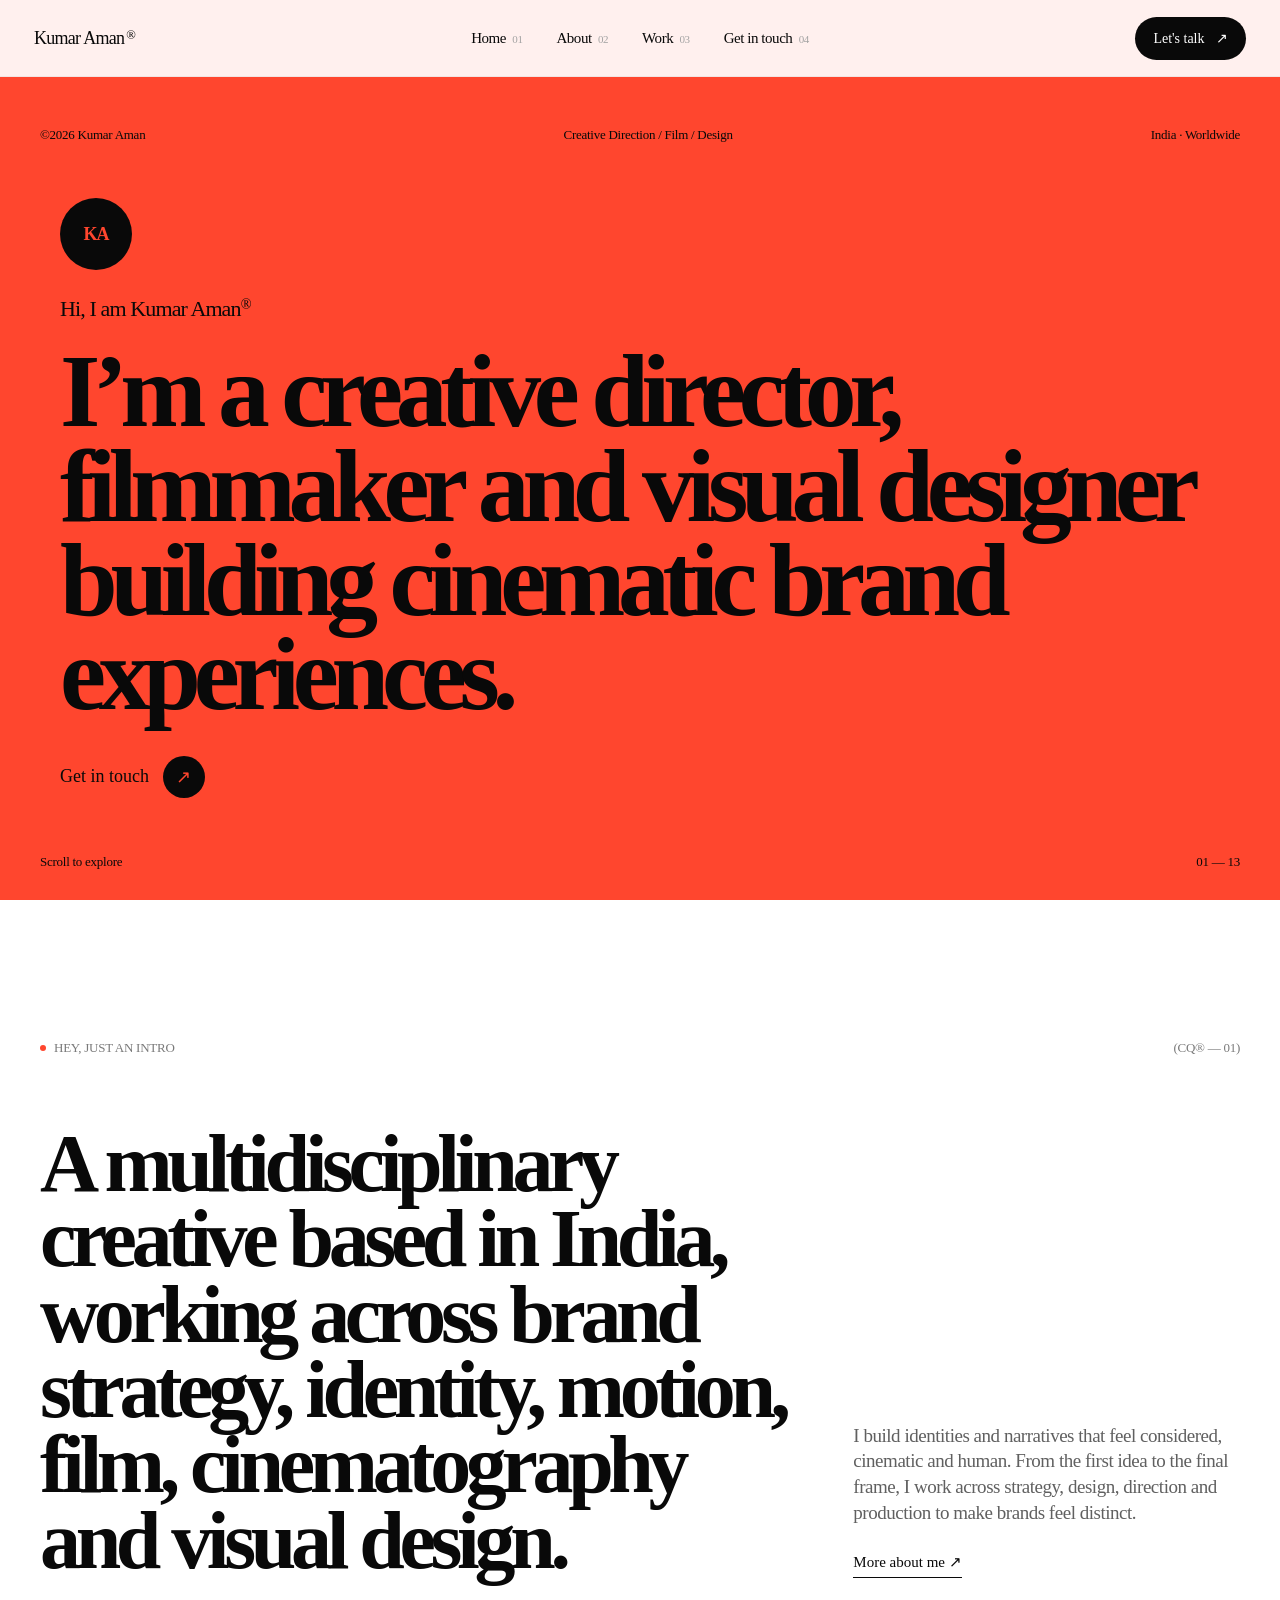
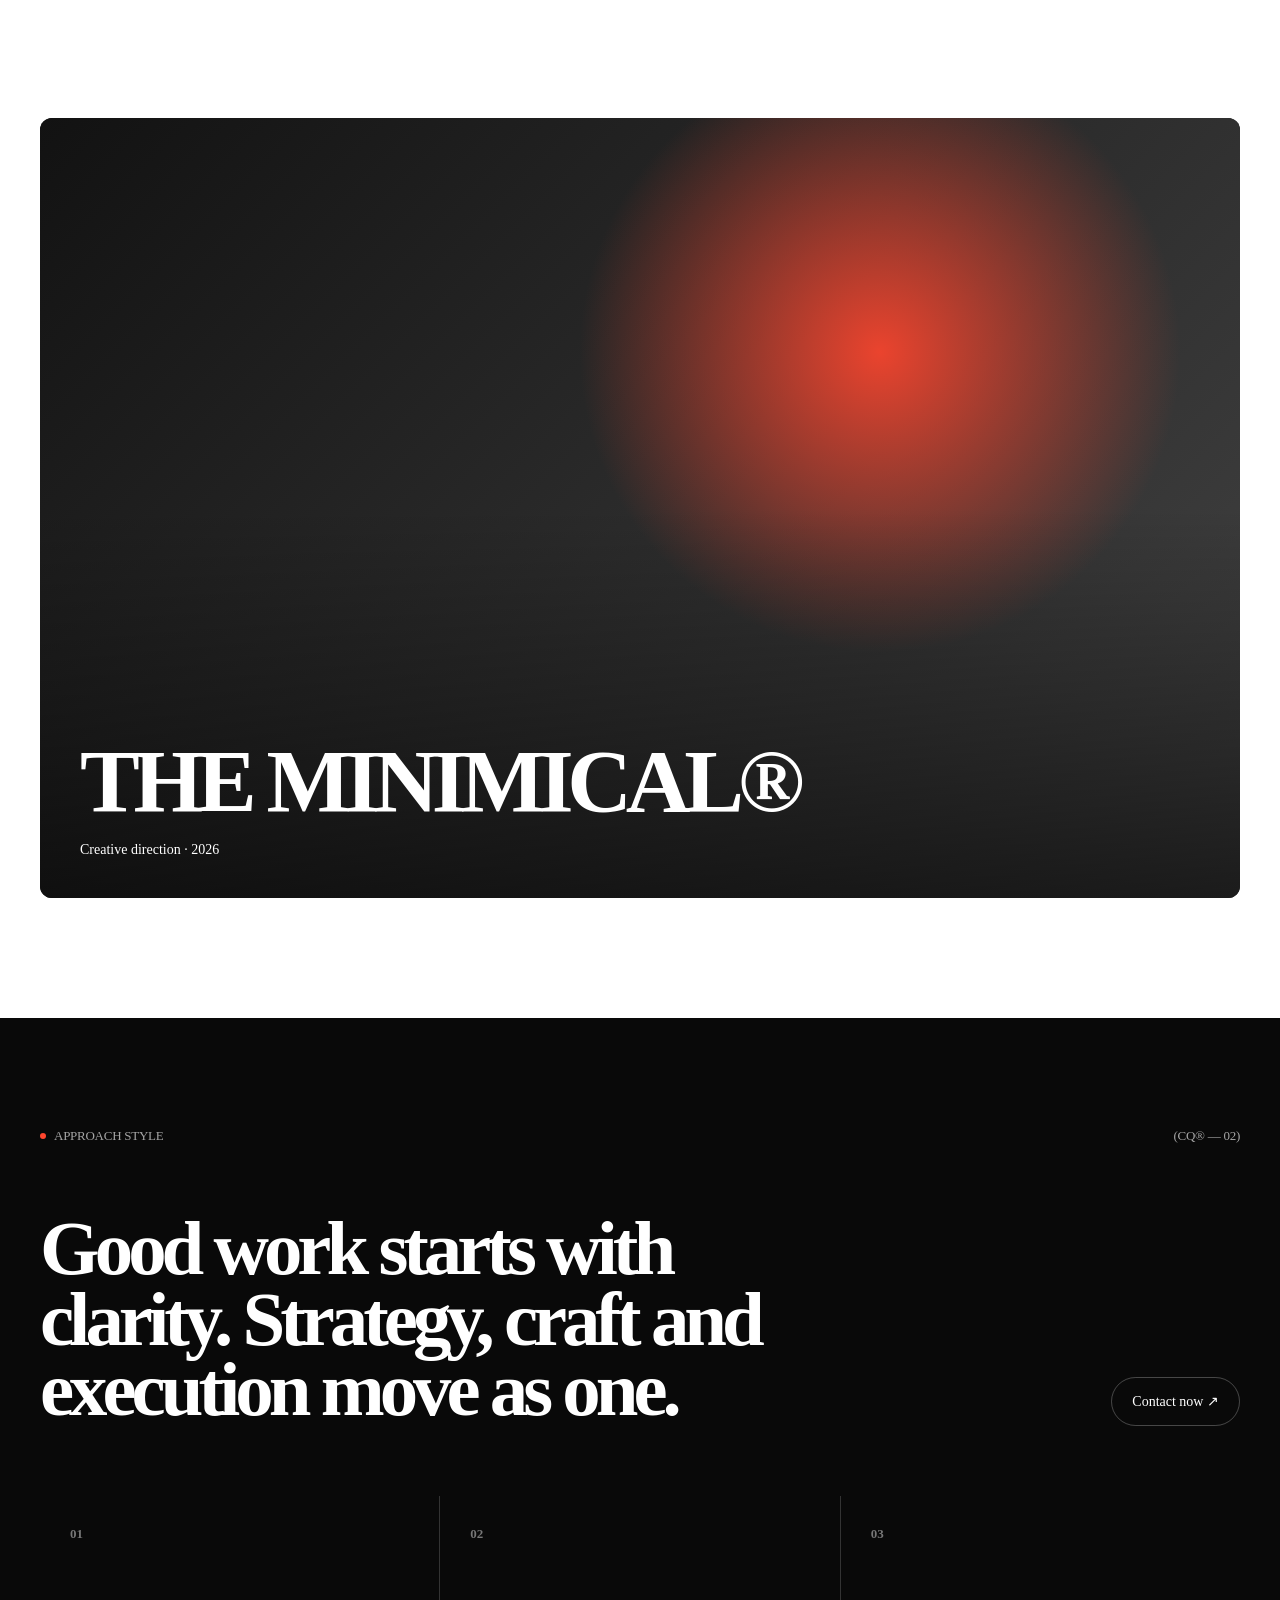
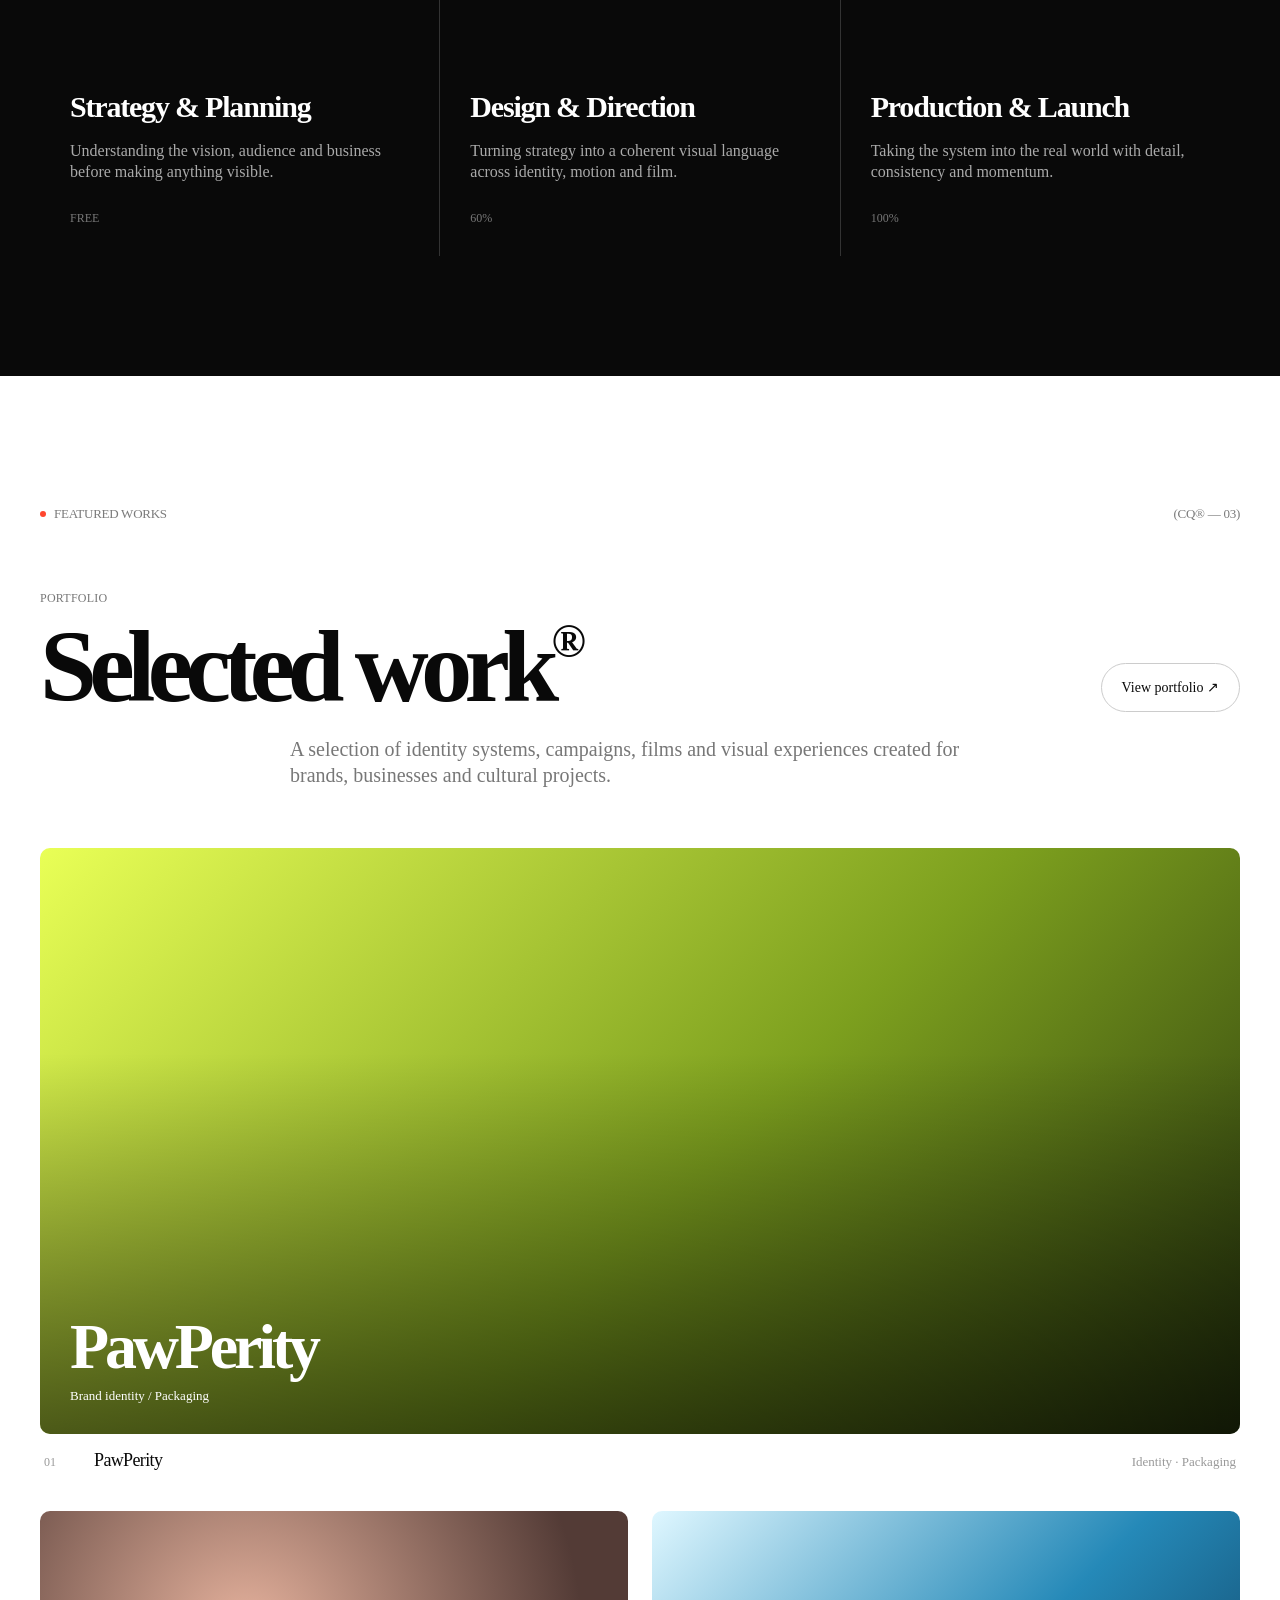
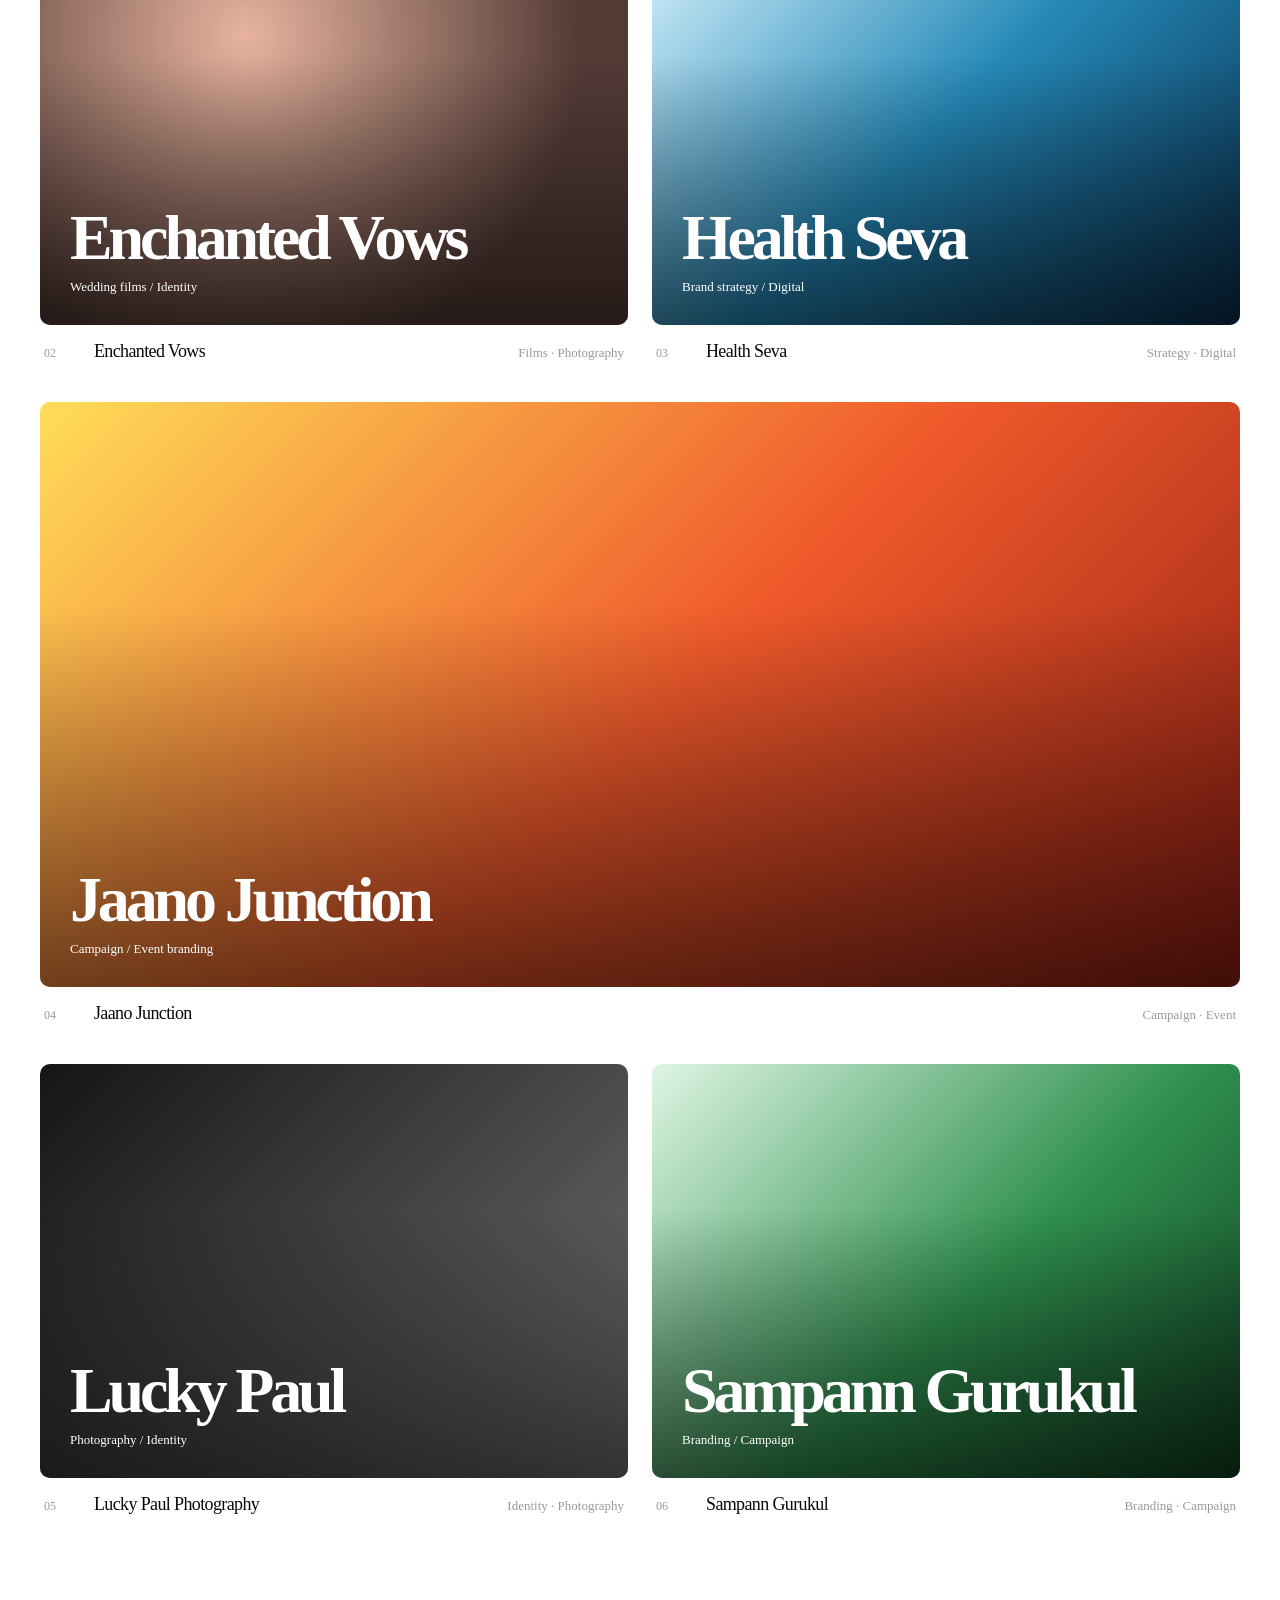
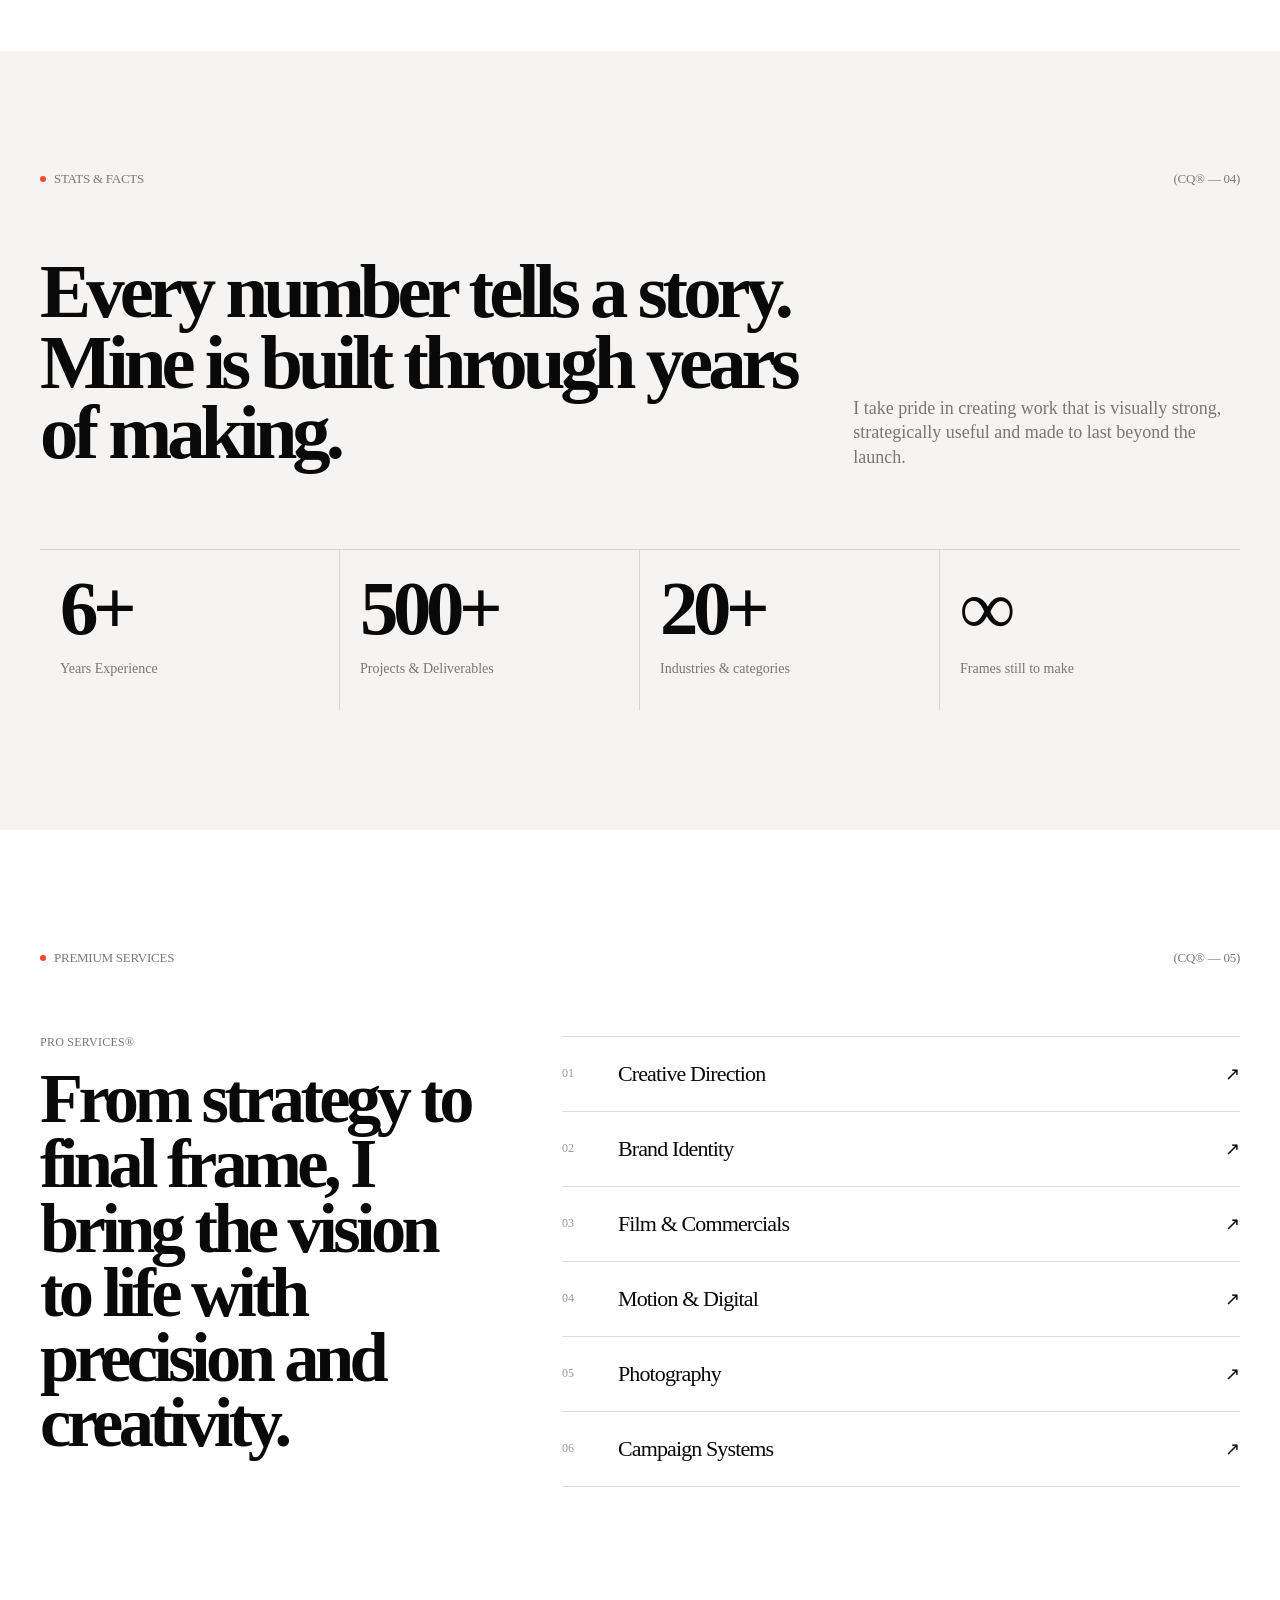
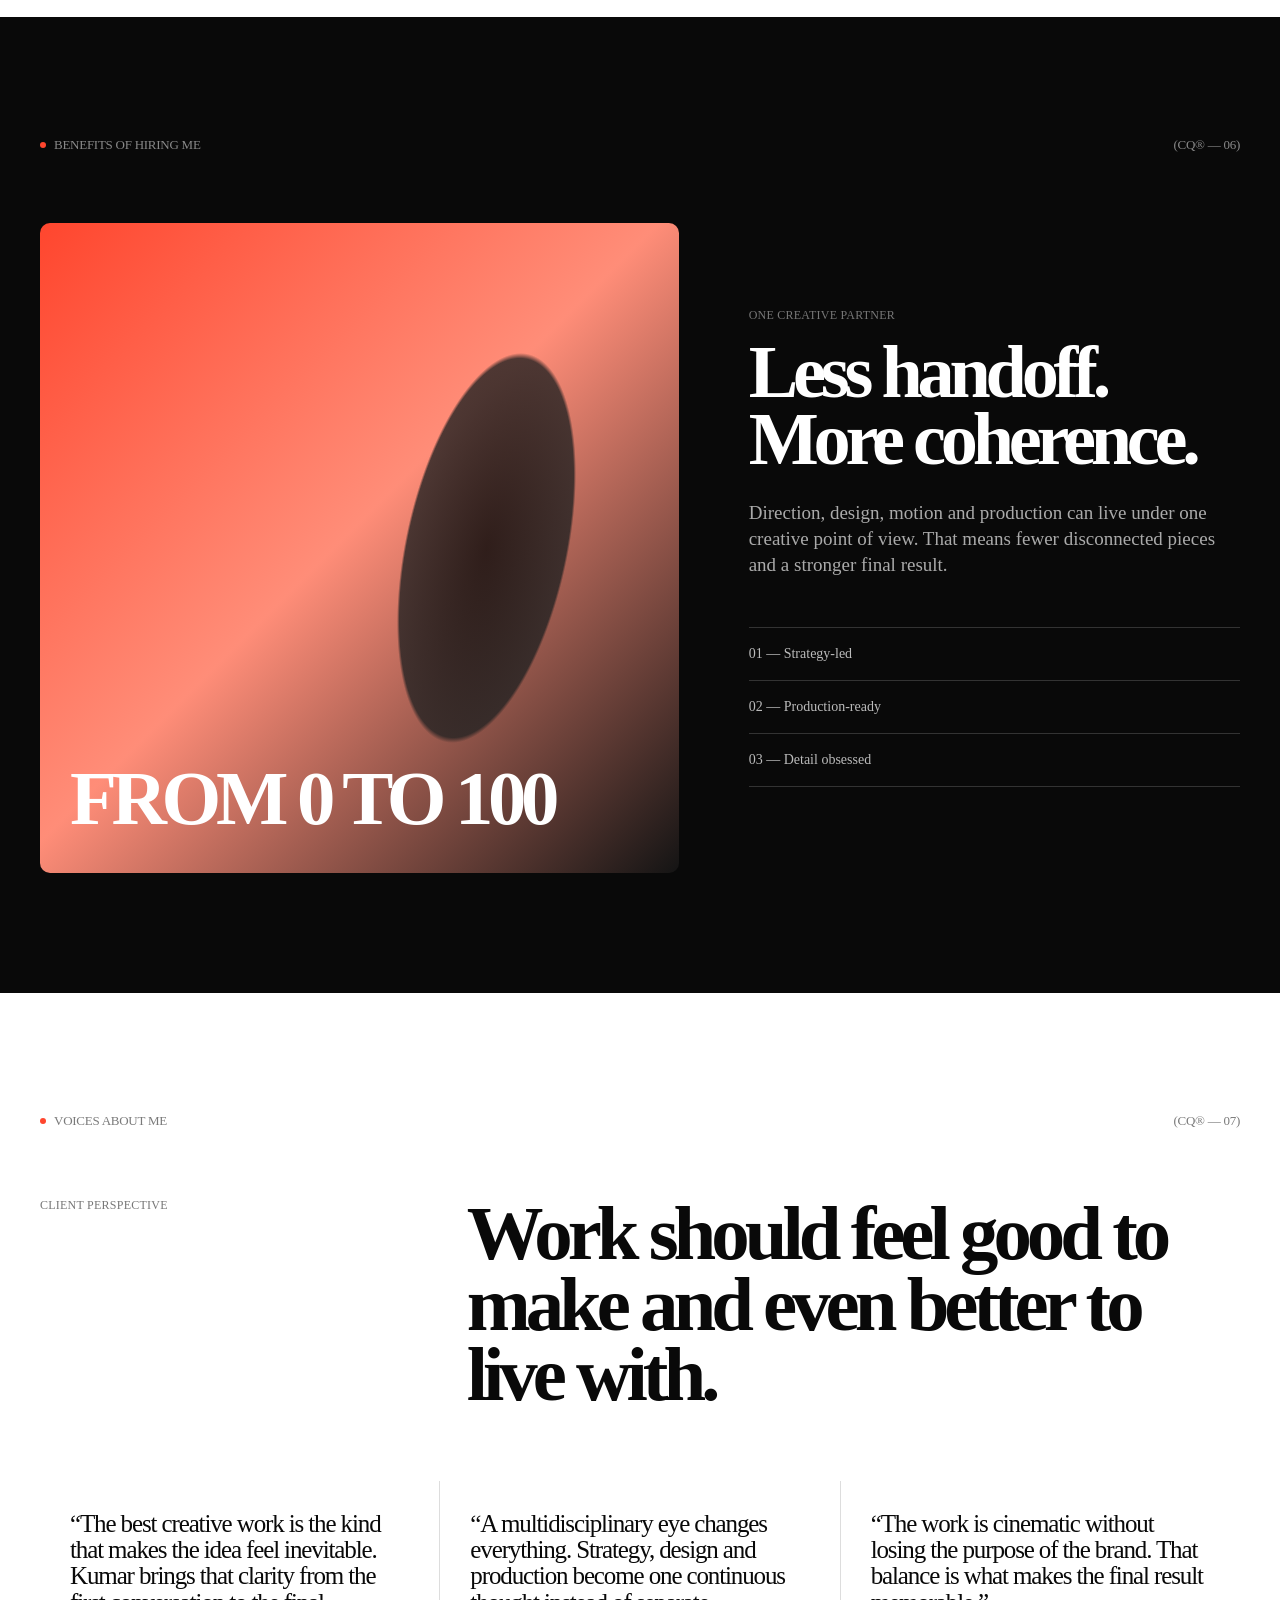
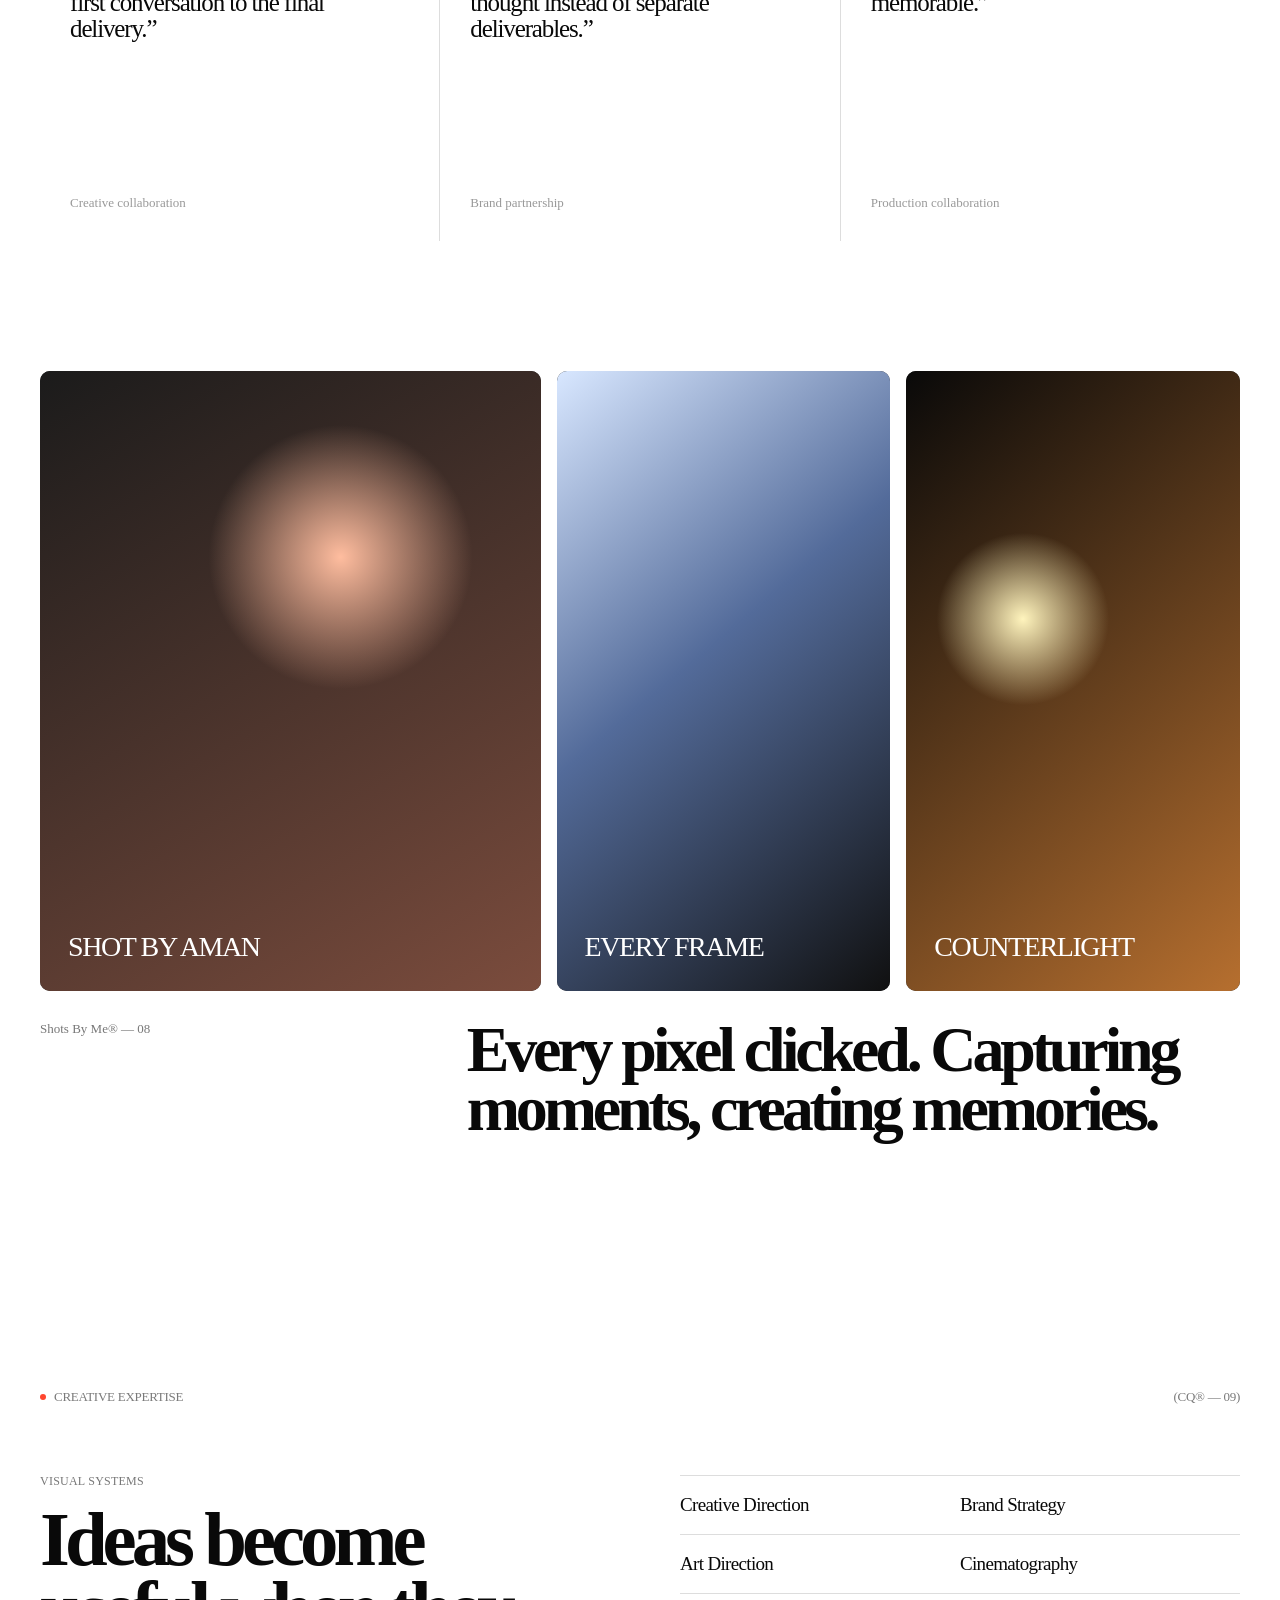
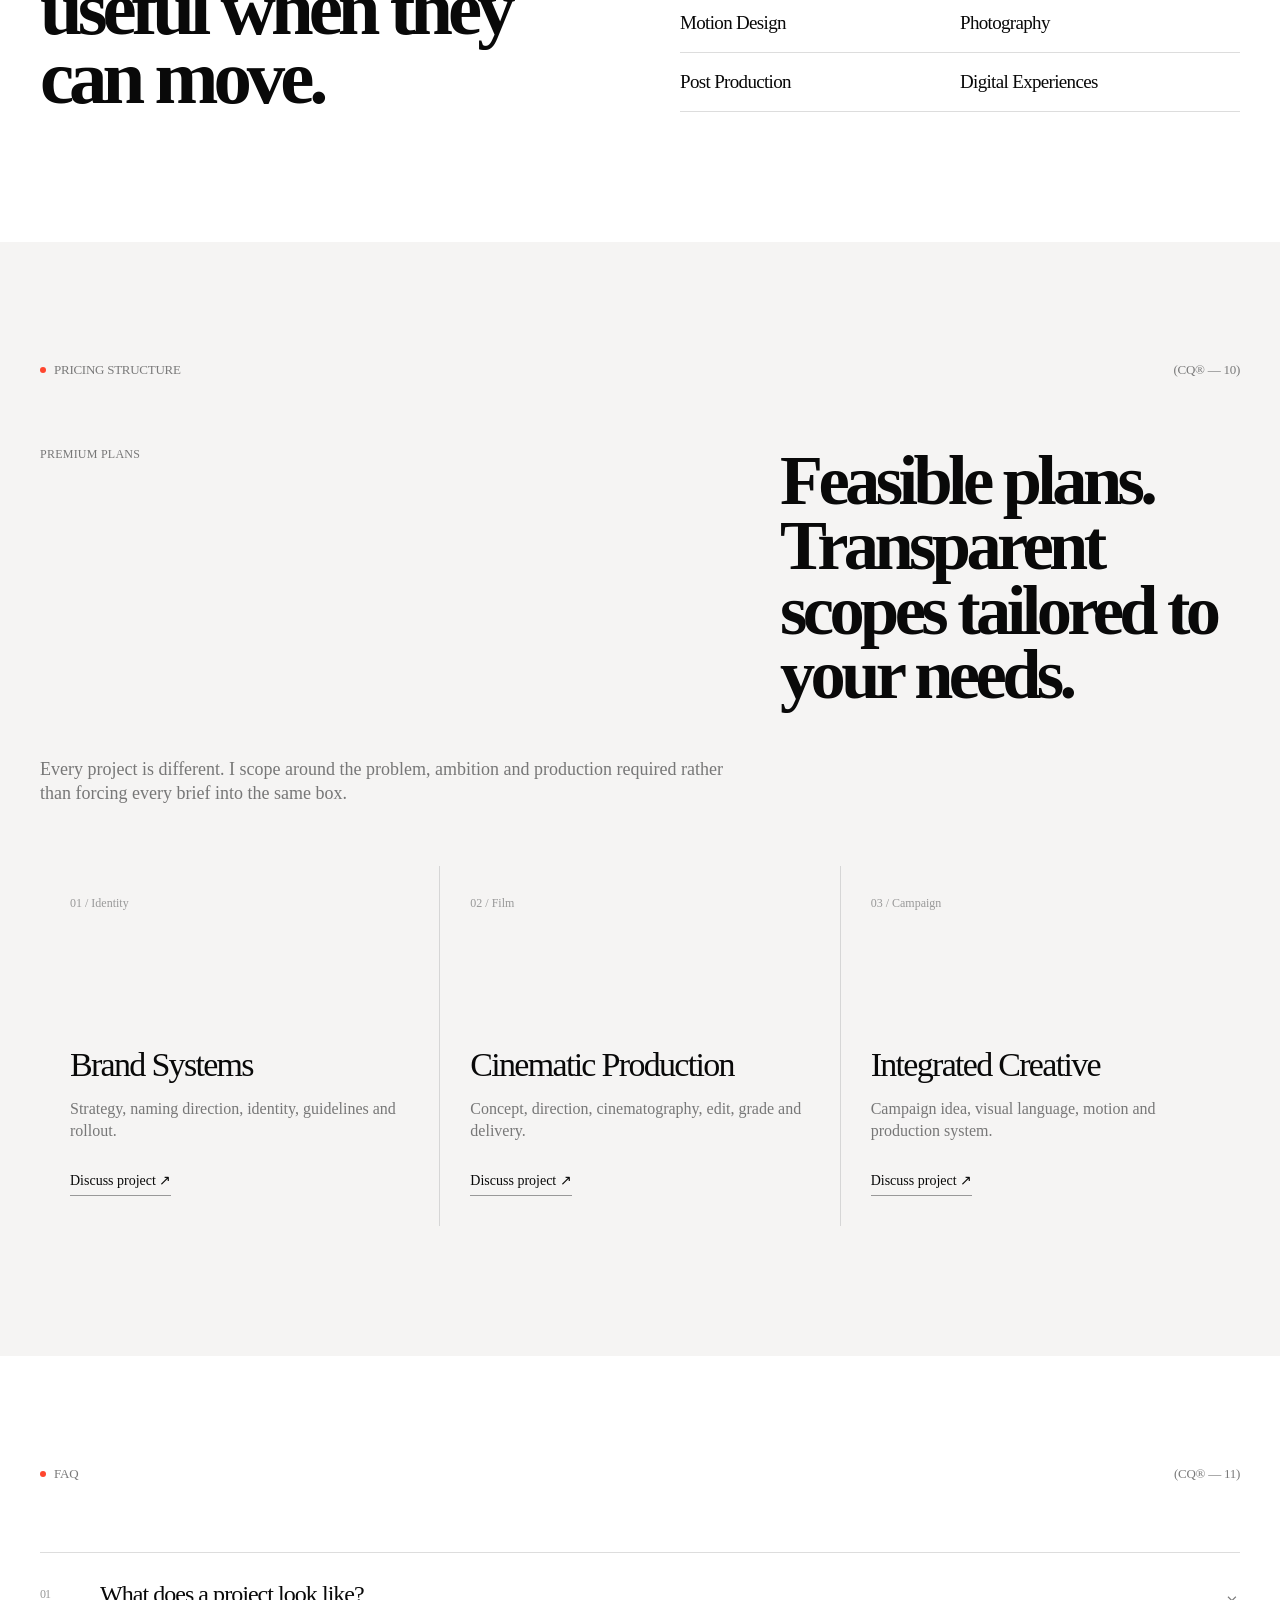
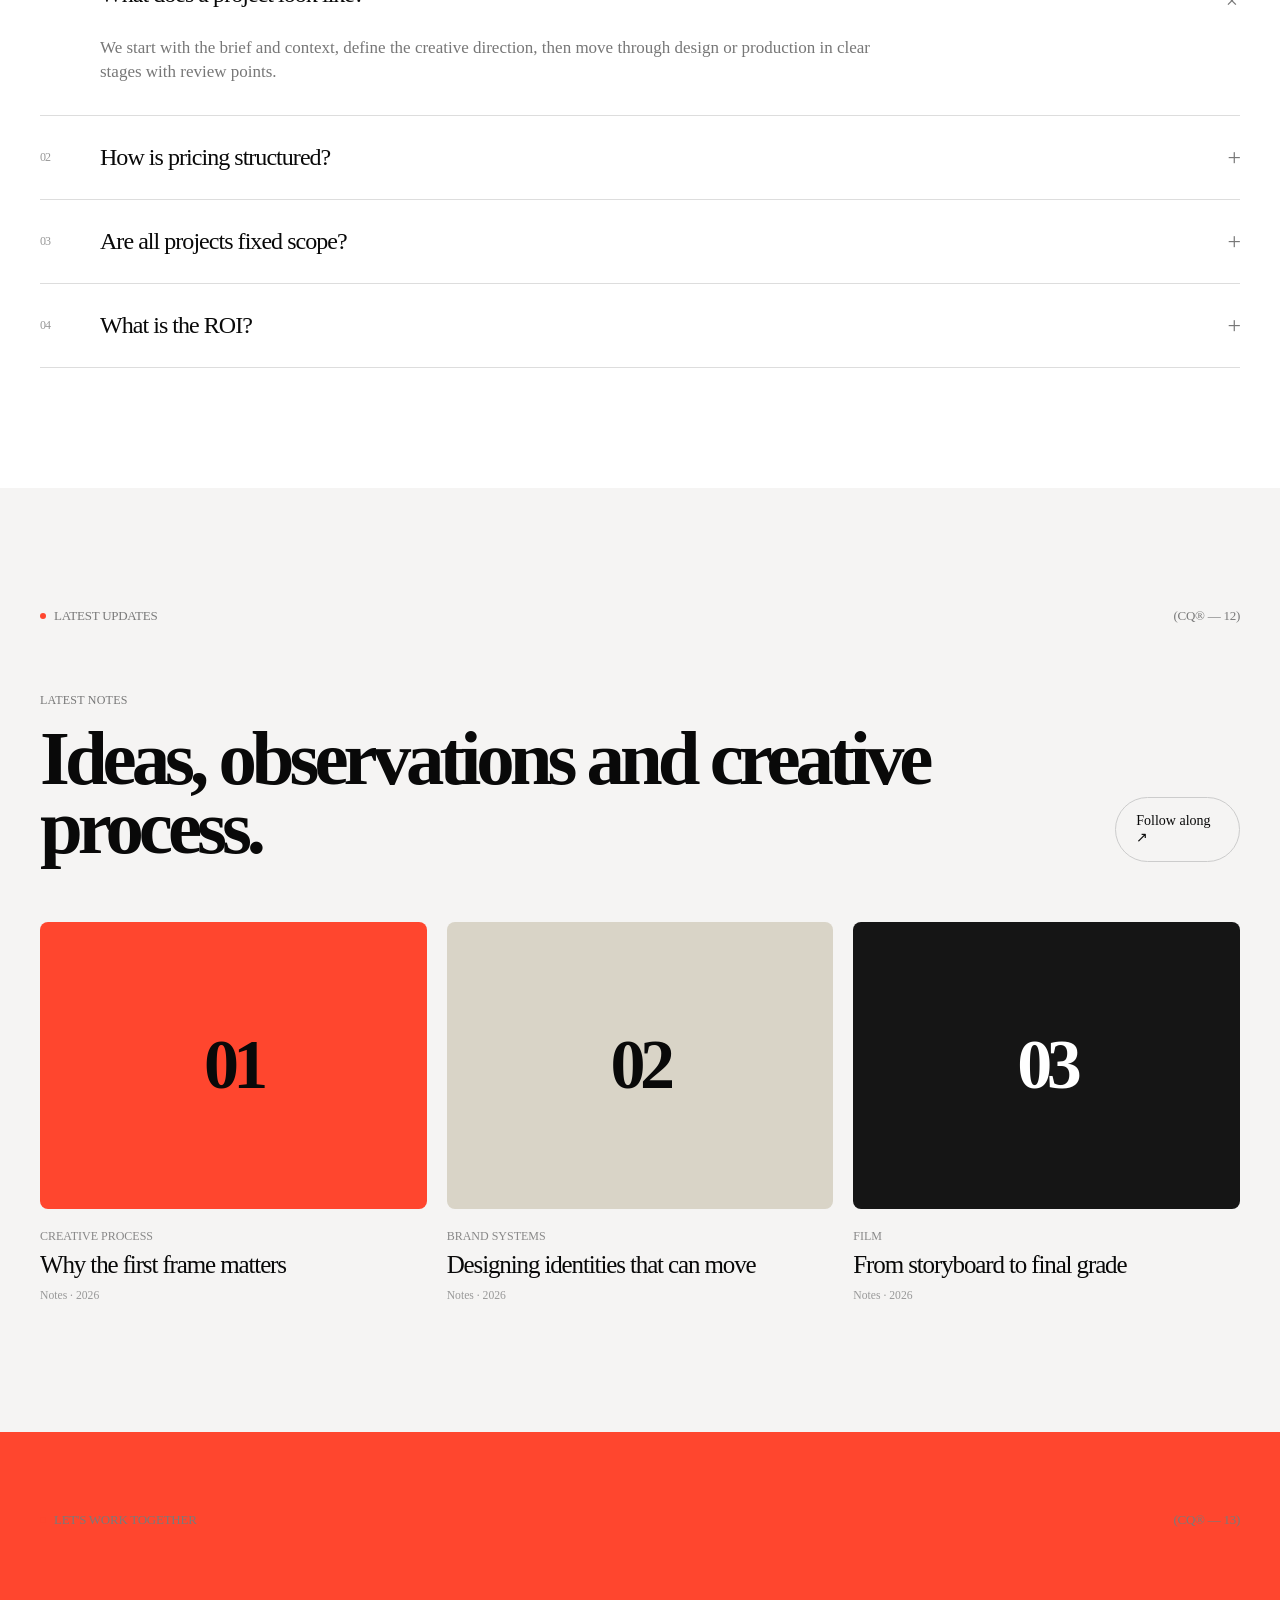
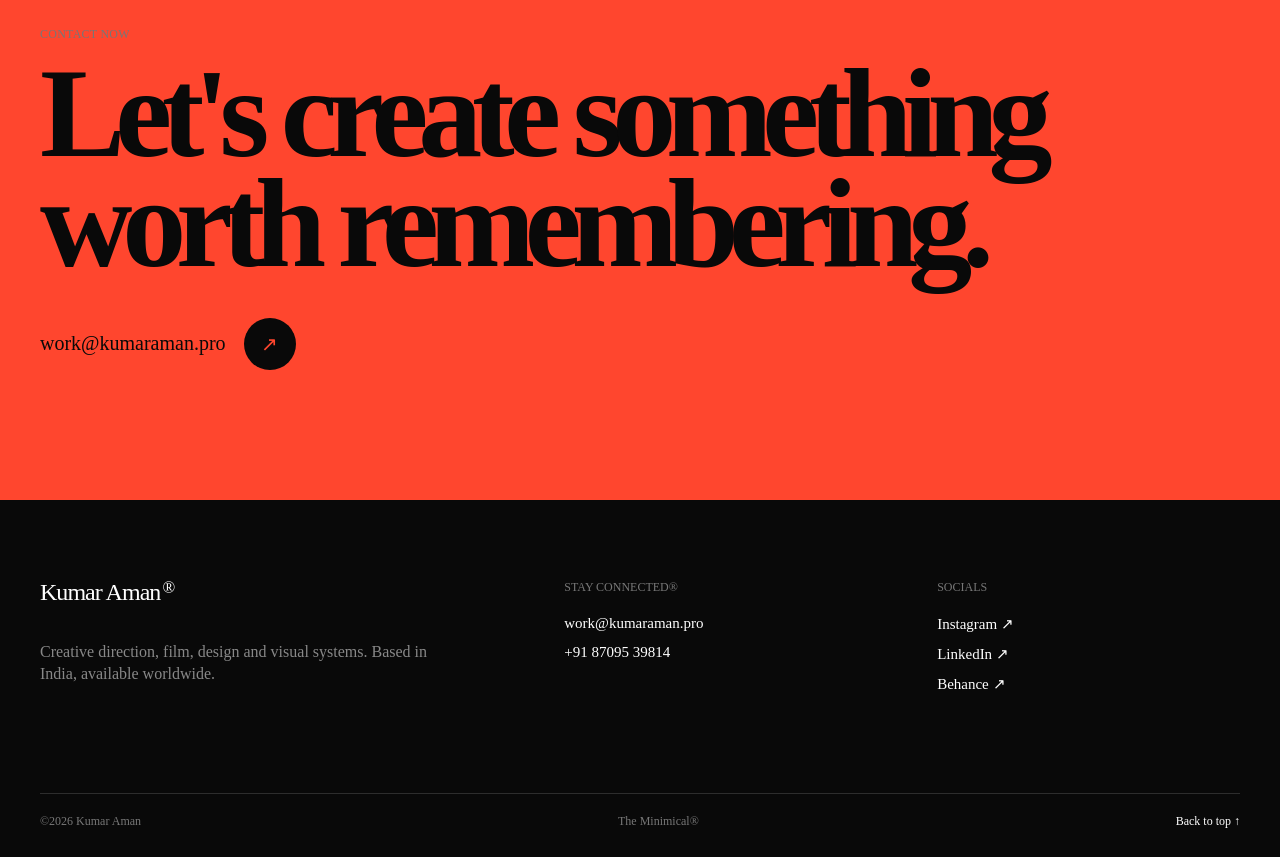
==== commit 61fa9e0c: "Load final responsive overrides" ====
--- a/index.html
+++ b/index.html
@@ -7,12 +7,13 @@
 <meta name="description" content="Kumar Aman is a Creative Director, Filmmaker and Visual Designer based in India, working worldwide across brand strategy, identity, motion, film and visual systems.">
 <title>Kumar Aman | Creative Director & Filmmaker</title>
 <link rel="stylesheet" href="assets/style.css">
+<link rel="stylesheet" href="assets/overrides.css">
 </head>
 <body>
 <header class="site-header" id="top">
   <nav class="nav-shell">
     <a class="brand" href="index.html" aria-label="Kumar Aman home">Kumar Aman<span>®</span></a>
-    <button class="menu-toggle" aria-expanded="false" aria-controls="site-nav"><i></i><i></i></button>
+    <button class="menu-toggle" aria-expanded="false" aria-controls="site-nav" aria-label="Open navigation"><i></i><i></i></button>
     <div class="nav-links" id="site-nav">
       <a href="#home">Home <b>01</b></a><a href="#about">About <b>02</b></a><a href="#work">Work <b>03</b></a><a href="#contact">Get in touch <b>04</b></a>
     </div>
@@ -52,38 +53,18 @@
     <a class="work-card" href="work/sampann-gurukul.html"><div class="work-art sampann"><span>Sampann Gurukul</span><small>Branding / Campaign</small></div><div class="work-caption"><b>06</b><h3>Sampann Gurukul</h3><span>Branding · Campaign</span></div></a>
   </div>
 </section>
-<section class="stats section">
-  <div class="section-meta"><span>Stats & Facts</span><span>(CQ® — 04)</span></div>
-  <div class="stats-intro"><h2>Every number tells a story. Mine is built through years of making.</h2><p>I take pride in creating work that is visually strong, strategically useful and made to last beyond the launch.</p></div>
-  <div class="stats-grid"><div><strong>6+</strong><span>Years Experience</span></div><div><strong>500+</strong><span>Projects & Deliverables</span></div><div><strong>20+</strong><span>Industries & categories</span></div><div><strong>∞</strong><span>Frames still to make</span></div></div>
-</section>
-<section class="services section">
-  <div class="section-meta"><span>Premium Services</span><span>(CQ® — 05)</span></div>
-  <div class="services-grid"><div><span class="eyebrow">Pro Services®</span><h2>From strategy to final frame, I bring the vision to life with precision and creativity.</h2></div><div class="service-list"><a href="services.html"><span>01</span><b>Creative Direction</b><em>↗</em></a><a href="services.html"><span>02</span><b>Brand Identity</b><em>↗</em></a><a href="services.html"><span>03</span><b>Film & Commercials</b><em>↗</em></a><a href="services.html"><span>04</span><b>Motion & Digital</b><em>↗</em></a><a href="services.html"><span>05</span><b>Photography</b><em>↗</em></a><a href="services.html"><span>06</span><b>Campaign Systems</b><em>↗</em></a></div></div>
-</section>
-<section class="benefits section">
-  <div class="section-meta"><span>Benefits of Hiring Me</span><span>(CQ® — 06)</span></div>
-  <div class="benefit-grid"><div class="benefit-art visual-two"><span>FROM 0 TO 100</span></div><div class="benefit-copy"><span class="eyebrow">One creative partner</span><h2>Less handoff. More coherence.</h2><p>Direction, design, motion and production can live under one creative point of view. That means fewer disconnected pieces and a stronger final result.</p><div class="benefit-list"><span>01 — Strategy-led</span><span>02 — Production-ready</span><span>03 — Detail obsessed</span></div></div></div>
-</section>
-<section class="testimonials section">
-  <div class="section-meta"><span>Voices About Me</span><span>(CQ® — 07)</span></div>
-  <div class="testimonial-head"><span class="eyebrow">Client perspective</span><h2>Work should feel good to make and even better to live with.</h2></div>
-  <div class="quotes"><article><p>“The best creative work is the kind that makes the idea feel inevitable. Kumar brings that clarity from the first conversation to the final delivery.”</p><span>Creative collaboration</span></article><article><p>“A multidisciplinary eye changes everything. Strategy, design and production become one continuous thought instead of separate deliverables.”</p><span>Brand partnership</span></article><article><p>“The work is cinematic without losing the purpose of the brand. That balance is what makes the final result memorable.”</p><span>Production collaboration</span></article></div>
-</section>
+<section class="stats section"><div class="section-meta"><span>Stats & Facts</span><span>(CQ® — 04)</span></div><div class="stats-intro"><h2>Every number tells a story. Mine is built through years of making.</h2><p>I take pride in creating work that is visually strong, strategically useful and made to last beyond the launch.</p></div><div class="stats-grid"><div><strong>6+</strong><span>Years Experience</span></div><div><strong>500+</strong><span>Projects & Deliverables</span></div><div><strong>20+</strong><span>Industries & categories</span></div><div><strong>∞</strong><span>Frames still to make</span></div></div></section>
+<section class="services section"><div class="section-meta"><span>Premium Services</span><span>(CQ® — 05)</span></div><div class="services-grid"><div><span class="eyebrow">Pro Services®</span><h2>From strategy to final frame, I bring the vision to life with precision and creativity.</h2></div><div class="service-list"><a href="services.html"><span>01</span><b>Creative Direction</b><em>↗</em></a><a href="services.html"><span>02</span><b>Brand Identity</b><em>↗</em></a><a href="services.html"><span>03</span><b>Film & Commercials</b><em>↗</em></a><a href="services.html"><span>04</span><b>Motion & Digital</b><em>↗</em></a><a href="services.html"><span>05</span><b>Photography</b><em>↗</em></a><a href="services.html"><span>06</span><b>Campaign Systems</b><em>↗</em></a></div></div></section>
+<section class="benefits section"><div class="section-meta"><span>Benefits of Hiring Me</span><span>(CQ® — 06)</span></div><div class="benefit-grid"><div class="benefit-art visual-two"><span>FROM 0 TO 100</span></div><div class="benefit-copy"><span class="eyebrow">One creative partner</span><h2>Less handoff. More coherence.</h2><p>Direction, design, motion and production can live under one creative point of view. That means fewer disconnected pieces and a stronger final result.</p><div class="benefit-list"><span>01 — Strategy-led</span><span>02 — Production-ready</span><span>03 — Detail obsessed</span></div></div></div></section>
+<section class="testimonials section"><div class="section-meta"><span>Voices About Me</span><span>(CQ® — 07)</span></div><div class="testimonial-head"><span class="eyebrow">Client perspective</span><h2>Work should feel good to make and even better to live with.</h2></div><div class="quotes"><article><p>“The best creative work is the kind that makes the idea feel inevitable. Kumar brings that clarity from the first conversation to the final delivery.”</p><span>Creative collaboration</span></article><article><p>“A multidisciplinary eye changes everything. Strategy, design and production become one continuous thought instead of separate deliverables.”</p><span>Brand partnership</span></article><article><p>“The work is cinematic without losing the purpose of the brand. That balance is what makes the final result memorable.”</p><span>Production collaboration</span></article></div></section>
 <section class="photo-section"><div class="photo-grid"><div class="photo visual-three"><span>SHOT BY AMAN</span></div><div class="photo visual-four"><span>EVERY FRAME</span></div><div class="photo visual-five"><span>COUNTERLIGHT</span></div></div><div class="photo-title"><span>Shots By Me® — 08</span><h2>Every pixel clicked. Capturing moments, creating memories.</h2></div></section>
-<section class="expertise section">
-  <div class="section-meta"><span>Creative Expertise</span><span>(CQ® — 09)</span></div>
-  <div class="expertise-grid"><div><span class="eyebrow">Visual systems</span><h2>Ideas become useful when they can move.</h2></div><div class="expertise-list"><p>Creative Direction</p><p>Brand Strategy</p><p>Art Direction</p><p>Cinematography</p><p>Motion Design</p><p>Photography</p><p>Post Production</p><p>Digital Experiences</p></div></div>
-</section>
-<section class="pricing section">
-  <div class="section-meta"><span>Pricing Structure</span><span>(CQ® — 10)</span></div>
-  <div class="pricing-head"><span class="eyebrow">Premium Plans</span><h2>Feasible plans. Transparent scopes tailored to your needs.</h2><p>Every project is different. I scope around the problem, ambition and production required rather than forcing every brief into the same box.</p></div>
-  <div class="pricing-grid"><article><span>01 / Identity</span><strong>Brand Systems</strong><p>Strategy, naming direction, identity, guidelines and rollout.</p><a href="#contact">Discuss project ↗</a></article><article><span>02 / Film</span><strong>Cinematic Production</strong><p>Concept, direction, cinematography, edit, grade and delivery.</p><a href="#contact">Discuss project ↗</a></article><article><span>03 / Campaign</span><strong>Integrated Creative</strong><p>Campaign idea, visual language, motion and production system.</p><a href="#contact">Discuss project ↗</a></article></div>
-</section>
+<section class="expertise section"><div class="section-meta"><span>Creative Expertise</span><span>(CQ® — 09)</span></div><div class="expertise-grid"><div><span class="eyebrow">Visual systems</span><h2>Ideas become useful when they can move.</h2></div><div class="expertise-list"><p>Creative Direction</p><p>Brand Strategy</p><p>Art Direction</p><p>Cinematography</p><p>Motion Design</p><p>Photography</p><p>Post Production</p><p>Digital Experiences</p></div></div></section>
+<section class="pricing section"><div class="section-meta"><span>Pricing Structure</span><span>(CQ® — 10)</span></div><div class="pricing-head"><span class="eyebrow">Premium Plans</span><h2>Feasible plans. Transparent scopes tailored to your needs.</h2><p>Every project is different. I scope around the problem, ambition and production required rather than forcing every brief into the same box.</p></div><div class="pricing-grid"><article><span>01 / Identity</span><strong>Brand Systems</strong><p>Strategy, naming direction, identity, guidelines and rollout.</p><a href="#contact">Discuss project ↗</a></article><article><span>02 / Film</span><strong>Cinematic Production</strong><p>Concept, direction, cinematography, edit, grade and delivery.</p><a href="#contact">Discuss project ↗</a></article><article><span>03 / Campaign</span><strong>Integrated Creative</strong><p>Campaign idea, visual language, motion and production system.</p><a href="#contact">Discuss project ↗</a></article></div></section>
 <section class="faq section"><div class="section-meta"><span>FAQ</span><span>(CQ® — 11)</span></div><div class="faq-list"><details open><summary><b>01</b> What does a project look like?<span>+</span></summary><p>We start with the brief and context, define the creative direction, then move through design or production in clear stages with review points.</p></details><details><summary><b>02</b> How is pricing structured?<span>+</span></summary><p>Projects are scoped around deliverables, complexity, timeline and production requirements.</p></details><details><summary><b>03</b> Are all projects fixed scope?<span>+</span></summary><p>No. Smaller engagements can be fixed scope while larger productions can be structured in phases.</p></details><details><summary><b>04</b> What is the ROI?<span>+</span></summary><p>The aim is work that improves perception, clarity and conversion while creating a system your team can actually use.</p></details></div></section>
 <section class="updates section"><div class="section-meta"><span>Latest Updates</span><span>(CQ® — 12)</span></div><div class="updates-head"><div><span class="eyebrow">Latest Notes</span><h2>Ideas, observations and creative process.</h2></div><a class="pill-link" href="https://www.instagram.com/framedbyaman/" target="_blank" rel="noopener">Follow along ↗</a></div><div class="update-grid"><article><div class="update-art u1">01</div><span>Creative process</span><h3>Why the first frame matters</h3><small>Notes · 2026</small></article><article><div class="update-art u2">02</div><span>Brand systems</span><h3>Designing identities that can move</h3><small>Notes · 2026</small></article><article><div class="update-art u3">03</div><span>Film</span><h3>From storyboard to final grade</h3><small>Notes · 2026</small></article></div></section>
 <section class="contact-cta" id="contact"><div class="section-meta"><span>Let's Work Together</span><span>(CQ® — 13)</span></div><div><span class="eyebrow">Contact now</span><h2>Let's create something worth remembering.</h2><a class="cta-link" href="mailto:work@kumaraman.pro">work@kumaraman.pro <span>↗</span></a></div></section>
 </main>
 <footer class="footer"><div class="footer-top"><div><a class="brand" href="#top">Kumar Aman<span>®</span></a><p>Creative direction, film, design and visual systems. Based in India, available worldwide.</p></div><div><span>Stay connected®</span><a href="mailto:work@kumaraman.pro">work@kumaraman.pro</a><a href="tel:+918709539814">+91 87095 39814</a></div><div><span>Socials</span><a href="https://www.instagram.com/framedbyaman/" target="_blank" rel="noopener">Instagram ↗</a><a href="https://www.linkedin.com/in/kumaramann/" target="_blank" rel="noopener">LinkedIn ↗</a><a href="https://www.behance.net/" target="_blank" rel="noopener">Behance ↗</a></div></div><div class="footer-bottom"><span>©2026 Kumar Aman</span><span>The Minimical®</span><a href="#top">Back to top ↑</a></div></footer>
 <script src="assets/app.js"></script>
-</body></html>+</body>
+</html>
--- a/assets/style.css
+++ b/assets/style.css
@@ -1 +1 @@
-@font-face{font-family:InterDisplayLocal;src:local("Inter Display"),local("Inter");font-style:normal;font-weight:400 800;font-display:swap}*{box-sizing:border-box}html{scroll-behavior:smooth}html,body{margin:0;padding:0}body{background:#fff;color:#262626;font-family:InterDisplayLocal,Inter,Arial,sans-serif;font-size:12px;-webkit-font-smoothing:antialiased;-moz-osx-font-smoothing:grayscale}h1,h2,h3,p,figure{margin:0}a{color:inherit;text-decoration:none}button,input,textarea,select{font:inherit}.site-header{width:100%;background:#fff;position:relative;z-index:20}.header-wrapper{width:100%;display:flex;justify-content:center}.header-inner{width:100%;max-width:1200px;min-height:76px;padding:0 24px;display:flex;align-items:center}.brand{flex:.5 0 0;width:1px;padding:16px 0;font-size:18px;line-height:1;font-weight:500;letter-spacing:-.03em;white-space:nowrap}.desktop-nav{flex:1 0 0;width:1px;display:flex;justify-content:center;align-items:center;gap:8px}.desktop-nav a{background:#f5f5f5;border-radius:4px;padding:16px 18px;font-size:18px;line-height:1;font-weight:500;transition:background .2s,transform .2s}.desktop-nav a:hover{background:#e9e9e9;transform:translateY(-1px)}.availability{flex:.5 0 0;width:1px;text-align:right;padding:16px 0;font-size:18px;line-height:1;font-weight:500;white-space:nowrap;letter-spacing:-.03em}.mobile-menu-toggle,.mobile-nav{display:none}.intro-section{width:100%;display:flex;justify-content:center;align-items:center;padding:144px 24px;overflow:hidden}.narrow-container{width:100%;max-width:768px;display:flex;justify-content:center}.intro-content{width:100%;display:flex;flex-direction:column;align-items:center;gap:24px;text-align:center}.avatar{width:64px;height:64px;border-radius:9999px;flex:none;display:grid;place-items:center;background:#e9e9e9;color:#737373;font-size:17px;font-weight:600;letter-spacing:-.04em;overflow:hidden}.intro-content h1{width:100%;font-size:52px;line-height:1;letter-spacing:-.03em;font-weight:500;text-align:center}.intro-buttons{display:flex;align-items:center;justify-content:center;gap:8px;width:max-content}.button{cursor:pointer;display:flex;align-items:center;justify-content:center;padding:16px 24px;border-radius:4px;font-size:18px;line-height:1;font-weight:500;transition:transform .2s,background .2s}.button:hover{transform:translateY(-1px)}.button-grey{background:#f5f5f5}.button-grey:hover{background:#ececec}.button-purple{background:#595fd7;color:#fff}.button-purple:hover{background:#4d53ca}.standard-container{width:100%;max-width:1440px;margin:0 auto}.featured-section{width:100%;padding:0 24px 128px;overflow:hidden}.section-stack{display:flex;flex-direction:column;align-items:center;gap:48px}.project-grid{width:100%;display:flex;flex-direction:column;gap:24px}.project-card{width:100%;max-width:1200px;margin:0 auto;display:flex;flex-direction:column;gap:16px}.project-image{width:100%;aspect-ratio:1.76512;border-radius:8px;position:relative;overflow:hidden;display:flex;align-items:flex-end;padding:24px;background-size:cover;background-position:center;transition:transform .35s ease}.project-image:after{content:"";position:absolute;inset:0;background:linear-gradient(180deg,transparent 45%,rgba(0,0,0,.28))}.project-image span{position:relative;z-index:1;color:#fff;font-size:42px;line-height:1;letter-spacing:-.05em;font-weight:500}.project-card:hover .project-image{transform:scale(.995)}.project-info{display:flex;flex-direction:column;align-items:flex-start;gap:4px}.project-info h2{font-size:18px;line-height:1.1;font-weight:500;letter-spacing:-.03em}.project-info p{font-size:15px;line-height:1.2;font-weight:500;color:#a3a3a3}.pawperity{background:linear-gradient(135deg,#dcff62,#6b941c)}.vows{background:linear-gradient(135deg,#f1ded5,#654941)}.health{background:linear-gradient(135deg,#d9f4ff,#1973ad)}.jaano{background:linear-gradient(135deg,#ffe05e,#df4c2b)}.lucky{background:linear-gradient(135deg,#242424,#8c8c8c)}.sampann{background:linear-gradient(135deg,#dff4e3,#2b874c)}.services-section,.testimonial-section{width:100%;padding:128px 24px;overflow:hidden}.services-grid,.testimonial-grid{display:grid;grid-template-columns:repeat(6,minmax(10px,1fr));gap:24px}.services-label{grid-column:span 2;display:flex;align-items:flex-start}.overline{display:flex;align-items:center;gap:8px;color:#525252;font-size:15px;line-height:1;text-transform:uppercase;letter-spacing:-.03em;font-weight:500}.overline i{display:block;width:6px;height:6px;background:#595fd7;border-radius:2px}.services-content,.testimonial-content{grid-column:span 4;padding-right:48px;display:flex;flex-direction:column;gap:48px}.services-content>h2{width:100%;max-width:896px;font-size:52px;line-height:1;letter-spacing:-.03em;font-weight:500}.service-list{display:flex;flex-direction:column;width:100%}.service-list article{padding:24px 0;border-top:1px solid #e5e5e5;display:grid;grid-template-columns:1fr 1.6fr auto;gap:24px;align-items:start}.service-list article:last-child{border-bottom:1px solid #e5e5e5}.service-list h3{font-size:24px;line-height:1;font-weight:500;letter-spacing:-.03em}.service-list p{font-size:16px;line-height:1.35;color:#737373;max-width:520px}.service-list a{font-size:15px;font-weight:500;white-space:nowrap}.testimonial-content{gap:48px}.testimonial-content blockquote{font-size:52px;line-height:1;letter-spacing:-.03em;font-weight:500;max-width:896px}.testimonial-meta{display:flex;flex-direction:column;gap:6px;color:#a3a3a3;font-size:15px}.testimonial-meta strong{color:#262626;font-size:15px;font-weight:500}.site-footer{width:100%;padding:0 24px 40px;background:#fff}.footer-grid{display:grid;grid-template-columns:repeat(3,minmax(10px,1fr));gap:24px;padding-top:24px;border-top:1px solid #e5e5e5}.footer-column{display:flex;flex-direction:column;align-items:flex-start;gap:12px}.footer-column .overline{margin-bottom:8px}.footer-column a{font-size:16px;line-height:1.1;font-weight:500}.footer-column span{font-size:14px;color:#a3a3a3}.footer-brand>a:first-child{font-size:20px;margin-bottom:8px}.footer-brand{justify-content:space-between;min-height:180px}.reveal{opacity:0;transform:translateY(60px);transition:opacity .8s cubic-bezier(.22,1,.36,1),transform .8s cubic-bezier(.22,1,.36,1)}.reveal.is-visible{opacity:1;transform:none}@media(max-width:1199px) and (min-width:810px){.header-inner{width:810px}.intro-section{padding:112px 24px}.intro-content h1{font-size:48px}.services-content>h2,.testimonial-content blockquote{font-size:48px}}@media(max-width:809px){.header-inner{min-height:73px;padding:0 16px}.brand{flex:1;padding:16px 0;font-size:18px}.desktop-nav,.availability{display:none}.mobile-menu-toggle{display:flex;margin-left:auto;border:0;background:#f5f5f5;border-radius:4px;padding:12px 14px;color:#262626;font-size:16px;line-height:1;font-weight:500;cursor:pointer}.mobile-nav{display:none;flex-direction:column;gap:8px;padding:0 16px 16px;background:#fff}.mobile-nav.open{display:flex}.mobile-nav a{background:#f5f5f5;border-radius:4px;padding:16px;font-size:18px}.intro-section{padding:80px 16px}.narrow-container{max-width:100%}.intro-content{gap:16px}.avatar{width:56px;height:56px}.intro-content h1{font-size:38.4px;line-height:1;letter-spacing:-.03em}.intro-buttons{width:100%;flex-direction:column;gap:8px}.button{width:100%;font-size:16px;padding:16px 24px}.featured-section{padding:0 16px 64px}.section-stack{gap:32px}.project-grid{gap:16px}.project-card{width:100%;gap:8px}.project-image{aspect-ratio:1;border-radius:8px;padding:16px}.project-image span{font-size:32px}.project-info h2{font-size:18px}.project-info p{font-size:14px}.services-section,.testimonial-section{padding:64px 16px}.services-grid,.testimonial-grid{grid-template-columns:1fr;gap:32px}.services-label{grid-column:span 1}.services-content,.testimonial-content{grid-column:span 1;padding-right:0;gap:32px}.services-content>h2,.testimonial-content blockquote{font-size:38.4px;line-height:1}.service-list article{grid-template-columns:1fr;gap:12px;padding:20px 0}.service-list h3{font-size:22px}.service-list p{font-size:16px}.service-list a{font-size:14px}.testimonial-content blockquote{max-width:none}.testimonial-meta{font-size:14px}.site-footer{padding:0 16px 32px}.footer-grid{grid-template-columns:1fr;gap:32px;padding-top:20px}.footer-brand{min-height:auto;gap:10px}.footer-column a{font-size:16px}}+@font-face{font-family:SiteInter;src:local("Inter"),local("Arial");font-style:normal;font-weight:400 900;font-display:swap}*{box-sizing:border-box}html{scroll-behavior:smooth}html,body{margin:0;padding:0}body{background:#fff;color:#090909;font-family:SiteInter,Inter,Arial,sans-serif;font-size:14px;-webkit-font-smoothing:antialiased;-moz-osx-font-smoothing:grayscale}body,input,textarea,select,button{font-family:inherit}h1,h2,h3,p,figure{margin:0}a{color:inherit;text-decoration:none}button{font:inherit}.site-header{position:fixed;top:0;left:0;right:0;z-index:100;background:rgba(255,255,255,.92);backdrop-filter:blur(18px);-webkit-backdrop-filter:blur(18px);border-bottom:1px solid rgba(9,9,9,.05)}.nav-shell{height:76px;max-width:1340px;margin:auto;padding:0 34px;display:grid;grid-template-columns:1fr auto 1fr;align-items:center;gap:30px}.brand{font-size:18px;line-height:1;font-weight:500;letter-spacing:-.04em;white-space:nowrap}.brand span{font-size:.7em;vertical-align:top;margin-left:2px}.nav-links{display:flex;align-items:center;justify-content:center;gap:34px}.nav-links a{font-size:15px;font-weight:500;letter-spacing:-.03em;transition:opacity .2s}.nav-links a:hover{opacity:.5}.nav-links b{font-size:11px;color:#a3a3a3;font-weight:500;margin-left:3px}.nav-cta{justify-self:end;background:#090909;color:#fff;border-radius:999px;padding:13px 18px;font-size:14px;font-weight:500;transition:transform .25s,background .25s}.nav-cta:hover{transform:translateY(-2px);background:#ff462e}.nav-cta span{margin-left:8px}.menu-toggle{display:none}.hero{min-height:100vh;background:#ff462e;color:#090909;padding:128px 40px 32px;display:flex;flex-direction:column;justify-content:space-between;position:relative;overflow:hidden}.hero-top,.hero-bottom{display:flex;justify-content:space-between;align-items:center;font-size:13px;line-height:1;letter-spacing:-.02em}.hero-center{max-width:1160px;width:100%;margin:0 auto;display:flex;flex-direction:column;align-items:flex-start;gap:22px}.hero-mark{width:72px;height:72px;border-radius:50%;background:#090909;color:#ff462e;display:grid;place-items:center;font-size:18px;font-weight:700;letter-spacing:-.05em;margin-bottom:4px}.hero-center>p{font-size:22px;letter-spacing:-.04em;font-weight:500}.hero-center>p span{font-size:.65em;vertical-align:top}.hero h1{font-size:clamp(58px,8.1vw,128px);line-height:.91;letter-spacing:-.07em;font-weight:600;max-width:1150px}.round-link{display:inline-flex;align-items:center;gap:14px;font-size:18px;font-weight:500;margin-top:12px}.round-link span{width:42px;height:42px;border-radius:50%;background:#090909;color:#ff462e;display:grid;place-items:center;transition:transform .25s}.round-link:hover span{transform:rotate(45deg)}.section{width:100%;padding:120px 40px}.section-meta{max-width:1400px;margin:0 auto 70px;display:flex;justify-content:space-between;color:#7a7a7a;font-size:13px;text-transform:uppercase;letter-spacing:-.02em}.section-meta span:first-child:before{content:"";display:inline-block;width:6px;height:6px;border-radius:50%;background:#ff462e;margin:0 8px 1px 0}.intro{padding-top:140px;padding-bottom:140px}.intro-grid{max-width:1340px;margin:auto;display:grid;grid-template-columns:2fr 1fr;gap:40px}.intro-grid h2{font-size:clamp(52px,6.4vw,100px);line-height:.92;letter-spacing:-.065em;font-weight:600}.intro-copy{align-self:end;max-width:430px}.intro-copy p{font-size:19px;line-height:1.35;color:#606060;letter-spacing:-.025em}.intro-copy a{display:inline-block;margin-top:28px;border-bottom:1px solid #090909;padding-bottom:6px;font-size:15px}.media-break{padding:0 40px 120px}.media-card{height:min(76vw,780px);max-width:1440px;margin:auto;border-radius:12px;position:relative;overflow:hidden;display:flex;flex-direction:column;justify-content:flex-end;padding:40px;color:#fff;background:#151515}.media-card:before{content:"";position:absolute;inset:0;background:radial-gradient(circle at 70% 30%,rgba(255,70,46,.9),transparent 30%),linear-gradient(135deg,#121212,#444)}.media-card:after{content:"";position:absolute;inset:0;background:linear-gradient(180deg,transparent 50%,rgba(0,0,0,.6))}.media-card span,.media-card small{position:relative;z-index:2}.media-card span{font-size:clamp(40px,7vw,110px);letter-spacing:-.07em;font-weight:600}.media-card small{margin-top:10px;font-size:14px}.approach{background:#090909;color:#fff;padding-top:110px;padding-bottom:120px}.approach .section-meta{color:#a5a5a5}.approach-head{max-width:1340px;margin:0 auto 70px;display:grid;grid-template-columns:2fr 1fr;gap:40px;align-items:end}.approach-head h2{font-size:clamp(48px,6vw,92px);line-height:.92;letter-spacing:-.065em;font-weight:600}.pill-link{justify-self:end;border:1px solid rgba(255,255,255,.25);border-radius:999px;padding:15px 20px;font-size:14px;transition:background .2s,color .2s}.pill-link:hover{background:#fff;color:#090909}.approach-grid{max-width:1340px;margin:auto;display:grid;grid-template-columns:repeat(3,1fr);gap:1px;background:#333}.approach-grid article{background:#090909;min-height:360px;padding:30px;display:flex;flex-direction:column}.approach-grid article>b{font-size:13px;color:#777}.approach-grid h3{font-size:30px;line-height:1;letter-spacing:-.04em;margin-top:auto}.approach-grid p{font-size:16px;line-height:1.35;color:#aaa;max-width:330px;margin-top:18px}.approach-grid article>span{margin-top:28px;font-size:12px;color:#777}.work{padding-top:130px}.section-title-row{max-width:1340px;margin:0 auto 24px;display:flex;justify-content:space-between;align-items:end;gap:30px}.eyebrow{display:block;font-size:12px;line-height:1;text-transform:uppercase;color:#777;letter-spacing:.02em;margin-bottom:18px}.section-title-row h2{font-size:clamp(62px,8vw,120px);line-height:.88;letter-spacing:-.075em;font-weight:600}.section-title-row h2 span{font-size:.45em;vertical-align:top}.section-title-row .pill-link{color:#090909;border-color:#ccc}.section-title-row .pill-link:hover{background:#090909;color:#fff}.section-lead{max-width:1340px;margin:0 auto 60px;font-size:20px;line-height:1.3;color:#777;max-width:700px}.work-grid{max-width:1340px;margin:auto;display:grid;grid-template-columns:1fr 1fr;gap:24px}.work-card{display:block}.work-card.wide{grid-column:1/-1}.work-art{aspect-ratio:1.42;border-radius:10px;overflow:hidden;position:relative;padding:30px;display:flex;flex-direction:column;justify-content:flex-end;color:#fff;transition:transform .4s cubic-bezier(.22,1,.36,1)}.work-card.wide .work-art{aspect-ratio:2.05}.work-art:before{content:"";position:absolute;inset:0;background:linear-gradient(180deg,transparent 35%,rgba(0,0,0,.55))}.work-art span,.work-art small{position:relative;z-index:2}.work-art span{font-size:clamp(38px,5vw,76px);line-height:.9;letter-spacing:-.065em;font-weight:600}.work-art small{font-size:13px;margin-top:12px}.work-card:hover .work-art{transform:scale(.992)}.work-caption{display:grid;grid-template-columns:40px 1fr auto;gap:10px;align-items:baseline;padding:16px 4px}.work-caption b{font-size:12px;color:#999;font-weight:500}.work-caption h3{font-size:18px;font-weight:500;letter-spacing:-.035em}.work-caption span{font-size:13px;color:#999}.pawperity{background:linear-gradient(135deg,#e9ff56 0%,#7c9f1e 55%,#24320c 100%)}.vows{background:radial-gradient(circle at 35% 30%,#e7b39e,#533b36 70%)}.health{background:linear-gradient(135deg,#dff7ff,#2589b8 50%,#092c49)}.jaano{background:linear-gradient(135deg,#ffdd59,#ef592b 52%,#8d1d12)}.lucky{background:linear-gradient(135deg,#151515,#707070)}.sampann{background:linear-gradient(135deg,#dff6e4,#30914f 55%,#103d20)}.stats{background:#f5f4f3;padding-top:120px;padding-bottom:120px}.stats-intro{max-width:1340px;margin:0 auto 80px;display:grid;grid-template-columns:2fr 1fr;gap:40px}.stats-intro h2{font-size:clamp(50px,6vw,90px);line-height:.92;letter-spacing:-.065em;font-weight:600}.stats-intro p{font-size:18px;line-height:1.35;color:#777;align-self:end}.stats-grid{max-width:1340px;margin:auto;display:grid;grid-template-columns:repeat(4,1fr);border-top:1px solid #d6d6d6}.stats-grid>div{padding:26px 20px 0;border-right:1px solid #d6d6d6;min-height:160px}.stats-grid>div:last-child{border-right:0}.stats-grid strong{display:block;font-size:clamp(54px,6vw,92px);line-height:.85;letter-spacing:-.07em;font-weight:600}.stats-grid span{display:block;margin-top:20px;font-size:14px;color:#777}.services{padding-top:120px;padding-bottom:130px}.services-grid{max-width:1340px;margin:auto;display:grid;grid-template-columns:1fr 1.5fr;gap:70px}.services-grid h2{font-size:clamp(48px,5.5vw,84px);line-height:.92;letter-spacing:-.065em;font-weight:600}.service-list{border-top:1px solid #ddd}.service-list a{display:grid;grid-template-columns:42px 1fr 24px;align-items:center;gap:14px;padding:24px 0;border-bottom:1px solid #ddd}.service-list a span{font-size:12px;color:#999}.service-list a b{font-size:22px;font-weight:500;letter-spacing:-.04em}.service-list a em{font-style:normal;font-size:18px;text-align:right}.service-list a:hover b{color:#ff462e}.benefits{background:#090909;color:#fff;padding-top:120px;padding-bottom:120px}.benefits .section-meta{color:#888}.benefit-grid{max-width:1340px;margin:auto;display:grid;grid-template-columns:1.3fr 1fr;gap:70px;align-items:center}.benefit-art{min-height:650px;border-radius:10px;position:relative;overflow:hidden;background:linear-gradient(135deg,#ff462e,#ff8d78 48%,#141414)}.benefit-art:before{content:"";position:absolute;width:50%;height:120%;right:5%;top:-10%;background:radial-gradient(ellipse,#090909 0%,#222 35%,transparent 36%);transform:rotate(12deg);opacity:.8}.benefit-art span{position:absolute;left:30px;bottom:30px;font-size:clamp(42px,6vw,90px);letter-spacing:-.07em;font-weight:600}.benefit-copy h2{font-size:clamp(50px,5.8vw,88px);line-height:.9;letter-spacing:-.07em;font-weight:600}.benefit-copy>p{margin-top:28px;font-size:19px;line-height:1.35;color:#aaa;max-width:500px}.benefit-list{margin-top:50px;border-top:1px solid #333}.benefit-list span{display:block;padding:18px 0;border-bottom:1px solid #333;font-size:14px;color:#bbb}.testimonials{padding-bottom:130px}.testimonial-head{max-width:1340px;margin:0 auto 70px;display:grid;grid-template-columns:1fr 2fr;gap:40px}.testimonial-head h2{font-size:clamp(50px,6vw,92px);line-height:.92;letter-spacing:-.065em;font-weight:600}.quotes{max-width:1340px;margin:auto;display:grid;grid-template-columns:repeat(3,1fr);gap:1px;background:#ddd}.quotes article{background:#fff;padding:30px;min-height:360px;display:flex;flex-direction:column}.quotes article p{font-size:25px;line-height:1.05;letter-spacing:-.045em}.quotes article span{margin-top:auto;color:#999;font-size:13px}.photo-section{padding:0 40px 130px}.photo-grid{max-width:1340px;margin:auto;display:grid;grid-template-columns:1.2fr .8fr .8fr;gap:16px}.photo{min-height:620px;border-radius:10px;position:relative;overflow:hidden;padding:28px;display:flex;align-items:flex-end;color:#fff;background:#222}.photo:before{content:"";position:absolute;inset:0}.visual-three:before{background:radial-gradient(circle at 60% 30%,#ffbd9f,transparent 25%),linear-gradient(150deg,#1b1b1b,#7b4c3d)}.visual-four:before{background:linear-gradient(140deg,#d8e7ff,#536b9a 45%,#101010)}.visual-five:before{background:radial-gradient(circle at 35% 40%,#fff4bd,transparent 20%),linear-gradient(140deg,#090909,#b66f2f)}.photo span{position:relative;z-index:2;font-size:28px;letter-spacing:-.05em}.photo-title{max-width:1340px;margin:30px auto 0;display:grid;grid-template-columns:1fr 2fr;gap:40px}.photo-title span{font-size:13px;color:#777}.photo-title h2{font-size:clamp(44px,5vw,76px);line-height:.92;letter-spacing:-.065em;font-weight:600}.expertise{padding-top:120px;padding-bottom:130px}.expertise-grid{max-width:1340px;margin:auto;display:grid;grid-template-columns:1fr 1fr;gap:80px}.expertise-grid h2{font-size:clamp(52px,6vw,92px);line-height:.9;letter-spacing:-.065em;font-weight:600}.expertise-list{display:grid;grid-template-columns:1fr 1fr;border-top:1px solid #ddd}.expertise-list p{padding:18px 0;border-bottom:1px solid #ddd;font-size:19px;letter-spacing:-.035em}.expertise-list p:nth-child(odd){padding-right:20px}.pricing{background:#f5f4f3;padding-top:120px;padding-bottom:130px}.pricing-head{max-width:1340px;margin:0 auto 60px;display:grid;grid-template-columns:1.5fr 1fr;gap:50px}.pricing-head h2{font-size:clamp(48px,5.5vw,82px);line-height:.92;letter-spacing:-.065em;font-weight:600}.pricing-head p{font-size:18px;line-height:1.35;color:#777;align-self:end}.pricing-grid{max-width:1340px;margin:auto;display:grid;grid-template-columns:repeat(3,1fr);gap:1px;background:#d6d6d6}.pricing-grid article{background:#f5f4f3;padding:30px;min-height:360px;display:flex;flex-direction:column}.pricing-grid article>span{font-size:12px;color:#999}.pricing-grid strong{font-size:34px;line-height:1;letter-spacing:-.05em;margin-top:auto;font-weight:500}.pricing-grid p{font-size:16px;line-height:1.35;color:#777;margin-top:16px;max-width:340px}.pricing-grid a{margin-top:30px;font-size:14px;border-bottom:1px solid #999;padding-bottom:6px;width:max-content}.faq{padding-top:110px;padding-bottom:120px}.faq-list{max-width:1340px;margin:auto;border-top:1px solid #ddd}.faq-list details{border-bottom:1px solid #ddd}.faq-list summary{list-style:none;cursor:pointer;display:grid;grid-template-columns:60px 1fr 30px;align-items:center;padding:28px 0;font-size:24px;letter-spacing:-.04em}.faq-list summary::-webkit-details-marker{display:none}.faq-list summary b{font-size:12px;color:#999;font-weight:500}.faq-list summary span{font-size:24px;text-align:right;color:#777}.faq-list details[open] summary span{transform:rotate(45deg)}.faq-list p{padding:0 60px 30px;font-size:17px;line-height:1.45;color:#777;max-width:900px}.updates{background:#f5f4f3;padding-top:120px;padding-bottom:130px}.updates-head{max-width:1340px;margin:0 auto 60px;display:flex;justify-content:space-between;align-items:end;gap:40px}.updates-head h2{font-size:clamp(52px,6vw,90px);line-height:.9;letter-spacing:-.065em;font-weight:600}.updates-head .pill-link{color:#090909;border-color:#ccc}.updates-head .pill-link:hover{background:#090909;color:#fff}.update-grid{max-width:1340px;margin:auto;display:grid;grid-template-columns:repeat(3,1fr);gap:20px}.update-grid article{display:flex;flex-direction:column}.update-art{aspect-ratio:1.35;border-radius:8px;display:grid;place-items:center;margin-bottom:20px;font-size:70px;letter-spacing:-.08em;font-weight:600}.u1{background:#ff462e}.u2{background:#d9d4c7}.u3{background:#151515;color:#fff}.update-grid article>span{font-size:12px;text-transform:uppercase;color:#888}.update-grid h3{font-size:25px;line-height:1;letter-spacing:-.045em;font-weight:500;margin-top:8px}.update-grid small{color:#999;margin-top:12px}.contact-cta{background:#ff462e;padding:80px 40px 130px}.contact-cta .section-meta{margin-bottom:100px}.contact-cta>div:last-child{max-width:1340px;margin:auto}.contact-cta h2{font-size:clamp(64px,10vw,150px);line-height:.86;letter-spacing:-.08em;font-weight:600;max-width:1100px}.cta-link{display:inline-flex;align-items:center;gap:18px;font-size:20px;margin-top:40px}.cta-link span{width:52px;height:52px;border-radius:50%;background:#090909;color:#ff462e;display:grid;place-items:center}.footer{background:#090909;color:#fff;padding:80px 40px 28px}.footer-top{max-width:1340px;margin:auto;display:grid;grid-template-columns:1.5fr 1fr 1fr;gap:70px;padding-bottom:100px}.footer-top .brand{font-size:24px}.footer-top p{max-width:390px;color:#888;font-size:16px;line-height:1.4;margin-top:25px}.footer-top>div{display:flex;flex-direction:column;align-items:flex-start;gap:12px}.footer-top>div>span{font-size:12px;color:#777;text-transform:uppercase;margin-bottom:8px}.footer-top a:not(.brand){font-size:15px}.footer-bottom{max-width:1340px;margin:auto;border-top:1px solid #2d2d2d;padding-top:20px;display:flex;justify-content:space-between;color:#777;font-size:12px}.footer-bottom a{color:#fff}@media(max-width:1199px) and (min-width:810px){.nav-shell{max-width:900px;padding:0 24px}.hero{padding:120px 30px 28px}.hero h1{font-size:72px}.section{padding-left:30px;padding-right:30px}.section-meta{margin-bottom:55px}.intro-grid,.stats-intro{grid-template-columns:1fr 1fr}.work-grid{gap:16px}.services-grid,.benefit-grid,.expertise-grid,.pricing-head{gap:40px}.photo-section{padding-left:30px;padding-right:30px}.footer{padding-left:30px;padding-right:30px}}@media(max-width:809px){.site-header{position:fixed}.nav-shell{height:auto;min-height:72px;padding:0 20px;display:grid;grid-template-columns:1fr auto;gap:15px}.nav-links,.nav-cta{display:none}.menu-toggle{display:flex;width:44px;height:44px;border:0;border-radius:50%;background:#090909;flex-direction:column;justify-content:center;align-items:center;gap:5px;cursor:pointer}.menu-toggle i{width:17px;height:1px;background:#fff;display:block;transition:transform .25s}.site-header.open .menu-toggle i:first-child{transform:translateY(3px) rotate(45deg)}.site-header.open .menu-toggle i:last-child{transform:translateY(-3px) rotate(-45deg)}.site-header.open .nav-links{display:flex;position:absolute;left:0;right:0;top:72px;padding:12px 20px 20px;background:#fff;flex-direction:column;align-items:stretch;gap:6px;border-bottom:1px solid #eee}.site-header.open .nav-links a{padding:15px 16px;background:#f5f5f5;border-radius:6px}.hero{min-height:100svh;padding:100px 20px 24px}.hero-top{align-items:flex-start;gap:8px;font-size:11px;flex-wrap:wrap}.hero-top span:nth-child(2){display:none}.hero-top span:last-child{margin-left:auto}.hero-center{gap:16px}.hero-mark{width:56px;height:56px;font-size:15px}.hero-center>p{font-size:18px}.hero h1{font-size:clamp(46px,12.8vw,58px);line-height:.92;letter-spacing:-.065em}.round-link{font-size:16px;margin-top:8px}.round-link span{width:38px;height:38px}.hero-bottom{font-size:11px}.section{padding:72px 20px}.section-meta{margin-bottom:44px;font-size:11px}.intro{padding-top:90px;padding-bottom:90px}.intro-grid{grid-template-columns:1fr;gap:45px}.intro-grid h2{font-size:52px;line-height:.92}.intro-copy{max-width:none}.intro-copy p{font-size:17px}.media-break{padding:0 20px 72px}.media-card{height:540px;padding:22px;border-radius:8px}.media-card span{font-size:55px}.approach{padding-top:72px;padding-bottom:72px}.approach-head{grid-template-columns:1fr;gap:28px;margin-bottom:45px}.approach-head h2{font-size:52px}.approach-head .pill-link{justify-self:start}.approach-grid{grid-template-columns:1fr}.approach-grid article{min-height:300px}.work{padding-top:78px}.section-title-row{align-items:flex-start;flex-direction:column;gap:22px}.section-title-row h2{font-size:62px}.section-title-row .pill-link{align-self:flex-start}.section-lead{font-size:17px;margin-bottom:38px}.work-grid{grid-template-columns:1fr;gap:35px}.work-card.wide{grid-column:auto}.work-card.wide .work-art,.work-art{aspect-ratio:1;border-radius:8px;padding:18px}.work-art span{font-size:40px}.work-caption{grid-template-columns:32px 1fr;gap:6px}.work-caption span{grid-column:2}.stats{padding-top:72px;padding-bottom:72px}.stats-intro{grid-template-columns:1fr;gap:28px;margin-bottom:50px}.stats-intro h2{font-size:52px}.stats-intro p{font-size:17px}.stats-grid{grid-template-columns:1fr 1fr}.stats-grid>div{min-height:130px;padding:20px 10px 0}.stats-grid strong{font-size:56px}.stats-grid span{font-size:12px;margin-top:15px}.services{padding-top:72px;padding-bottom:80px}.services-grid{grid-template-columns:1fr;gap:45px}.services-grid h2{font-size:52px}.service-list a{grid-template-columns:35px 1fr 20px;padding:20px 0}.service-list a b{font-size:20px}.benefits{padding-top:72px;padding-bottom:72px}.benefit-grid{grid-template-columns:1fr;gap:42px}.benefit-art{min-height:500px}.benefit-copy h2{font-size:52px}.benefit-copy>p{font-size:17px}.testimonials{padding-bottom:80px}.testimonial-head{grid-template-columns:1fr;gap:20px;margin-bottom:40px}.testimonial-head h2{font-size:52px}.quotes{grid-template-columns:1fr}.quotes article{min-height:300px}.quotes article p{font-size:23px}.photo-section{padding:0 20px 80px}.photo-grid{grid-template-columns:1fr 1fr;gap:10px}.photo{min-height:330px;padding:18px}.photo:first-child{grid-column:1/-1;min-height:470px}.photo-title{grid-template-columns:1fr;gap:18px}.photo-title h2{font-size:48px}.expertise{padding-top:72px;padding-bottom:80px}.expertise-grid{grid-template-columns:1fr;gap:45px}.expertise-grid h2{font-size:52px}.expertise-list p{font-size:17px}.pricing{padding-top:72px;padding-bottom:80px}.pricing-head{grid-template-columns:1fr;gap:25px;margin-bottom:45px}.pricing-head h2{font-size:52px}.pricing-head p{font-size:17px}.pricing-grid{grid-template-columns:1fr}.pricing-grid article{min-height:300px}.faq{padding-top:72px;padding-bottom:72px}.faq-list summary{grid-template-columns:38px 1fr 24px;font-size:19px;padding:22px 0}.faq-list p{padding:0 38px 24px;font-size:16px}.updates{padding-top:72px;padding-bottom:80px}.updates-head{flex-direction:column;align-items:flex-start;gap:25px;margin-bottom:40px}.updates-head h2{font-size:52px}.update-grid{grid-template-columns:1fr}.update-art{aspect-ratio:1.25}.contact-cta{padding:60px 20px 80px}.contact-cta .section-meta{margin-bottom:70px}.contact-cta h2{font-size:64px}.cta-link{font-size:17px}.footer{padding:60px 20px 24px}.footer-top{grid-template-columns:1fr;gap:45px;padding-bottom:60px}.footer-top p{font-size:15px}.footer-bottom{gap:15px;flex-wrap:wrap}.reveal{transform:translateY(35px)}}
--- a/assets/overrides.css
+++ b/assets/overrides.css
@@ -0,0 +1,77 @@
+/* Final responsive/accessibility overrides. Kept separate so the reference-derived base system stays auditable. */
+:root{--accent:#ff462e;--ink:#090909;--paper:#f9f9f9}
+:focus-visible{outline:2px solid var(--accent);outline-offset:4px}
+body.menu-open{overflow:hidden}
+@media (max-width:809px){
+  .site-header{background:transparent;border-bottom:0;backdrop-filter:none;-webkit-backdrop-filter:none}
+  .nav-shell{height:72px;padding:0 20px;grid-template-columns:1fr auto;position:relative}
+  .brand{font-size:17px}
+  .menu-toggle{display:flex;align-items:center;justify-content:center;width:44px;height:44px;padding:0;border:0;border-radius:999px;background:var(--ink);color:var(--paper);cursor:pointer;position:relative;z-index:102}
+  .menu-toggle i{position:absolute;width:16px;height:1.5px;background:currentColor;transition:transform .25s ease}
+  .menu-toggle i:first-child{transform:translateY(-3px)}
+  .menu-toggle i:last-child{transform:translateY(3px)}
+  .site-header.open .menu-toggle i:first-child{transform:rotate(45deg)}
+  .site-header.open .menu-toggle i:last-child{transform:rotate(-45deg)}
+  .nav-links{display:none}
+  .site-header.open .nav-links{position:absolute;display:flex;top:72px;left:0;right:0;padding:12px 20px 20px;flex-direction:column;align-items:stretch;gap:2px;background:var(--accent)}
+  .site-header.open .nav-links a{display:flex;align-items:center;justify-content:space-between;padding:14px 0;border-bottom:1px solid rgba(9,9,9,.16);font-size:17px}
+  .site-header.open .nav-links b{font-size:11px;color:rgba(9,9,9,.5)}
+  .nav-cta{display:none}
+  .hero{min-height:100svh;padding:92px 20px 24px}
+  .hero-top{display:grid;grid-template-columns:1fr 1fr;gap:8px;font-size:11px;line-height:1.15}
+  .hero-top span:nth-child(2){text-align:right}
+  .hero-top span:nth-child(3){grid-column:1/-1}
+  .hero-center{gap:16px;max-width:none}
+  .hero-mark{width:56px;height:56px;font-size:15px}
+  .hero-center>p{font-size:18px}
+  .hero h1{font-size:clamp(48px,14vw,64px);line-height:.92;letter-spacing:-.07em;max-width:none}
+  .round-link{font-size:16px;margin-top:8px}
+  .round-link span{width:38px;height:38px}
+  .hero-bottom{font-size:11px}
+  .section{padding-left:20px;padding-right:20px}
+  .section-meta{margin-bottom:42px;font-size:11px}
+  .intro{padding-top:88px;padding-bottom:88px}
+  .intro-grid,.approach-head,.stats-intro,.services-grid,.benefit-grid,.testimonial-head,.expertise-grid,.pricing-head,.photo-title{grid-template-columns:1fr;gap:34px}
+  .intro-grid h2{font-size:clamp(48px,13vw,62px)}
+  .intro-copy{max-width:none}
+  .intro-copy p{font-size:17px}
+  .media-break{padding:0 20px 88px}
+  .media-card{height:110vw;max-height:520px;padding:24px;border-radius:8px}
+  .media-card span{font-size:clamp(38px,12vw,60px)}
+  .approach{padding-top:88px;padding-bottom:88px}
+  .approach-head{margin-bottom:48px}
+  .approach-head h2{font-size:clamp(44px,12vw,58px)}
+  .pill-link{justify-self:start;padding:13px 17px}
+  .approach-grid{grid-template-columns:1fr}
+  .approach-grid article{min-height:280px;padding:24px}
+  .section-title-row{align-items:flex-start;flex-direction:column;gap:24px}
+  .section-title-row h2{font-size:clamp(58px,15vw,76px)}
+  .section-lead{font-size:17px;margin-bottom:40px}
+  .work{padding-top:88px}
+  .work-grid{grid-template-columns:1fr;gap:20px}
+  .work-card.wide{grid-column:auto}
+  .work-art,.work-card.wide .work-art{aspect-ratio:1/1;border-radius:8px;padding:22px}
+  .work-art span{font-size:clamp(38px,11vw,56px)}
+  .work-caption{grid-template-columns:32px 1fr;gap:8px;padding:12px 2px}
+  .work-caption span{grid-column:2}
+  .stats,.services,.benefits,.testimonials,.expertise,.pricing{padding-top:88px;padding-bottom:88px}
+  .stats-grid{grid-template-columns:1fr 1fr}
+  .stats-grid>div{min-height:120px;padding:20px 12px 0}
+  .stats-grid strong{font-size:52px}
+  .stats-grid span{font-size:12px;margin-top:14px}
+  .services-grid h2,.benefit-copy h2,.testimonial-head h2,.expertise-grid h2,.pricing-head h2{font-size:clamp(44px,12vw,60px)}
+  .service-list a{grid-template-columns:34px 1fr 20px;padding:20px 0}
+  .service-list a b{font-size:18px}
+  .benefit-art{min-height:480px}
+  .quotes{grid-template-columns:1fr}
+  .quotes article{min-height:280px;padding:24px}
+  .quotes article p{font-size:21px}
+  .photo-section{padding:0 20px 88px}
+  .photo-grid{grid-template-columns:1fr;gap:12px}
+  .photo{min-height:360px;padding:22px}
+  .photo-title h2{font-size:clamp(42px,11vw,58px)}
+  .expertise-list{grid-template-columns:1fr}
+  .pricing-grid{grid-template-columns:1fr}
+  .pricing-grid article{min-height:280px;padding:24px}
+}
+@media (prefers-reduced-motion:reduce){html{scroll-behavior:auto}.reveal{transition:none!important}.work-art,.round-link span,.nav-cta{transition:none!important}}
